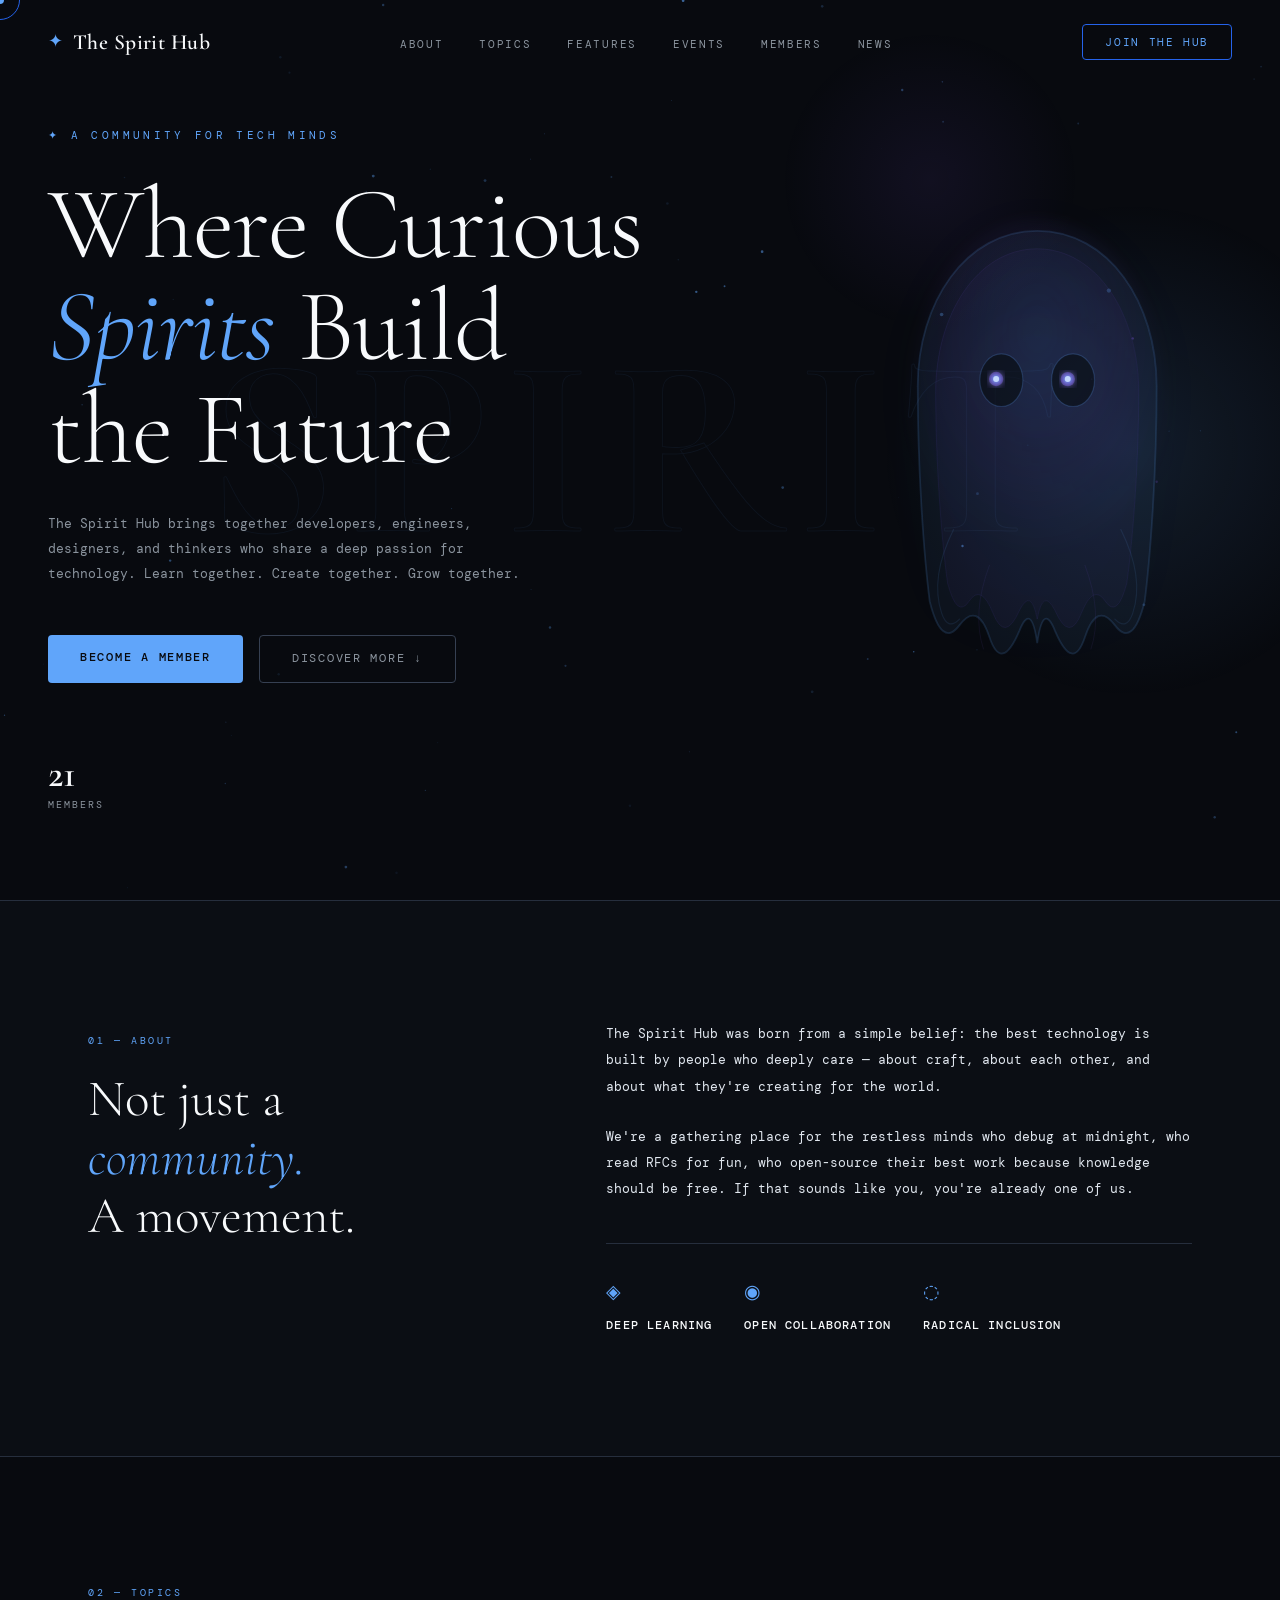
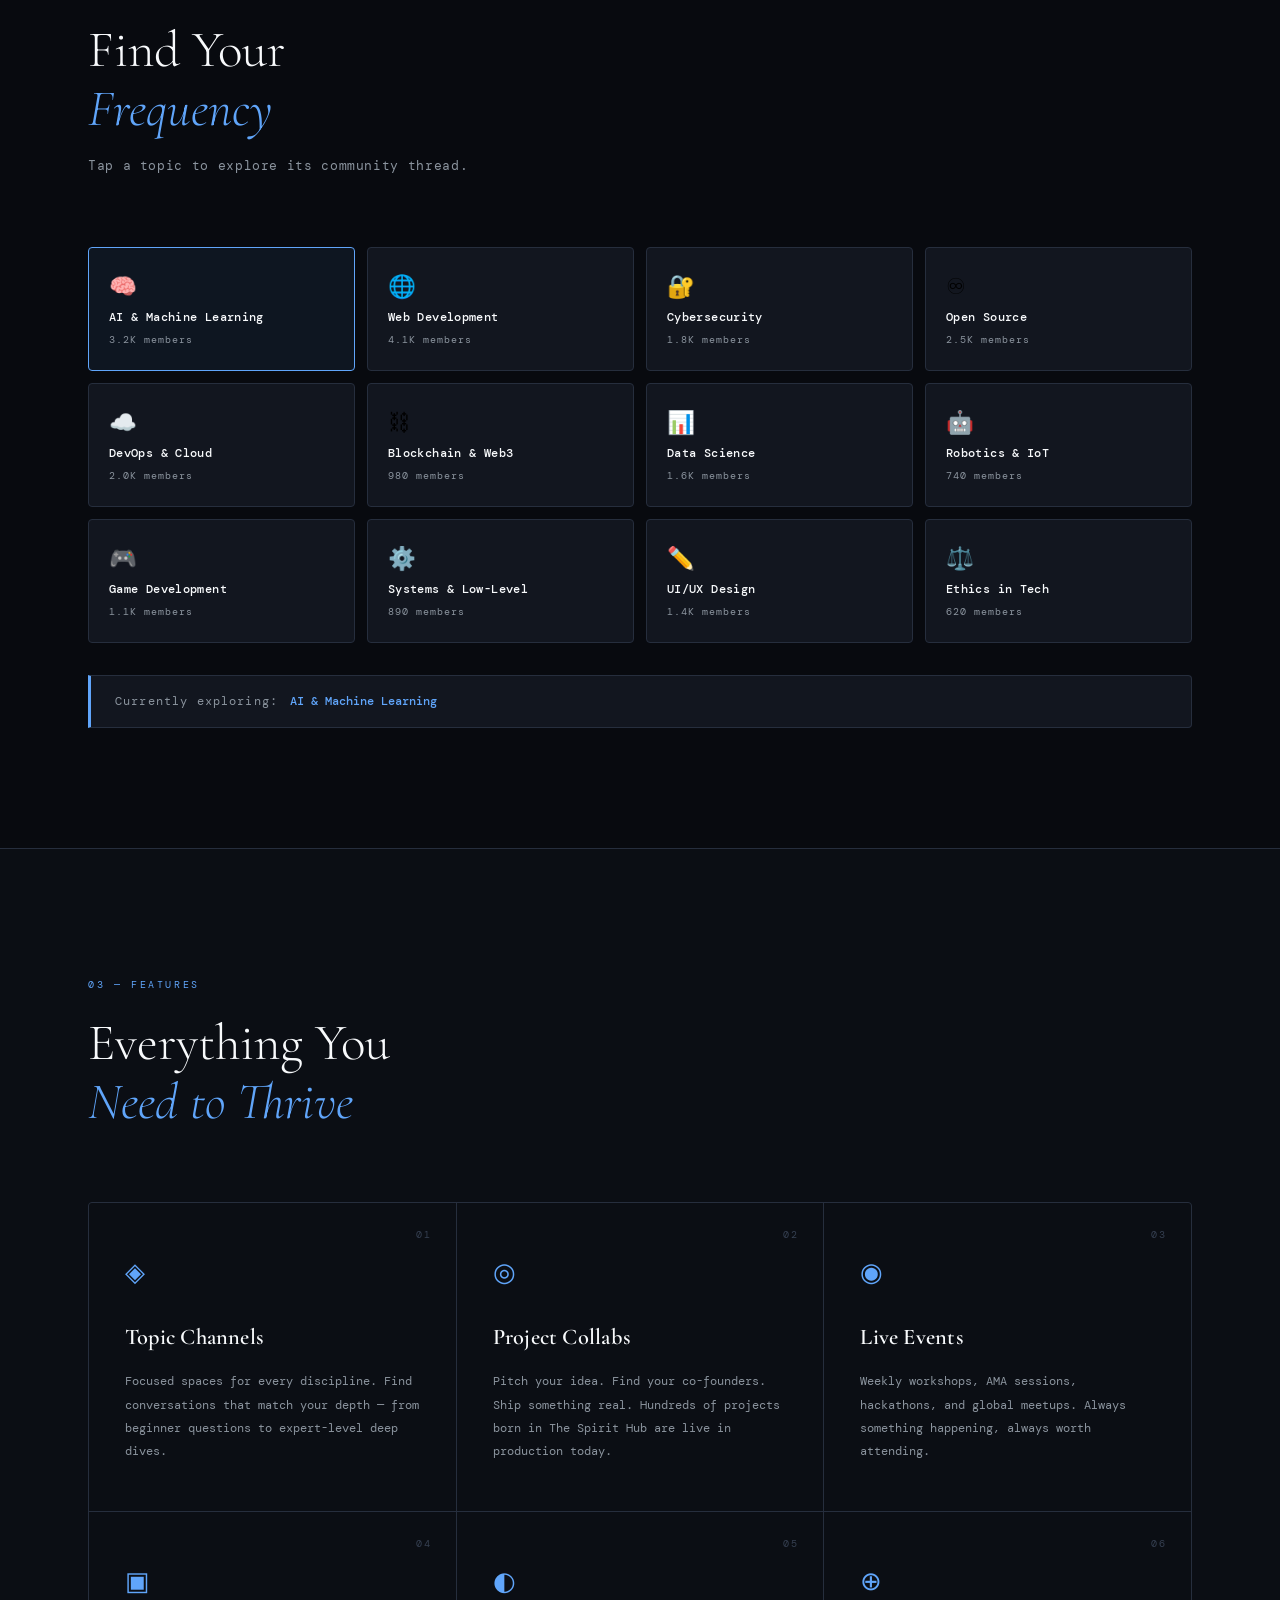
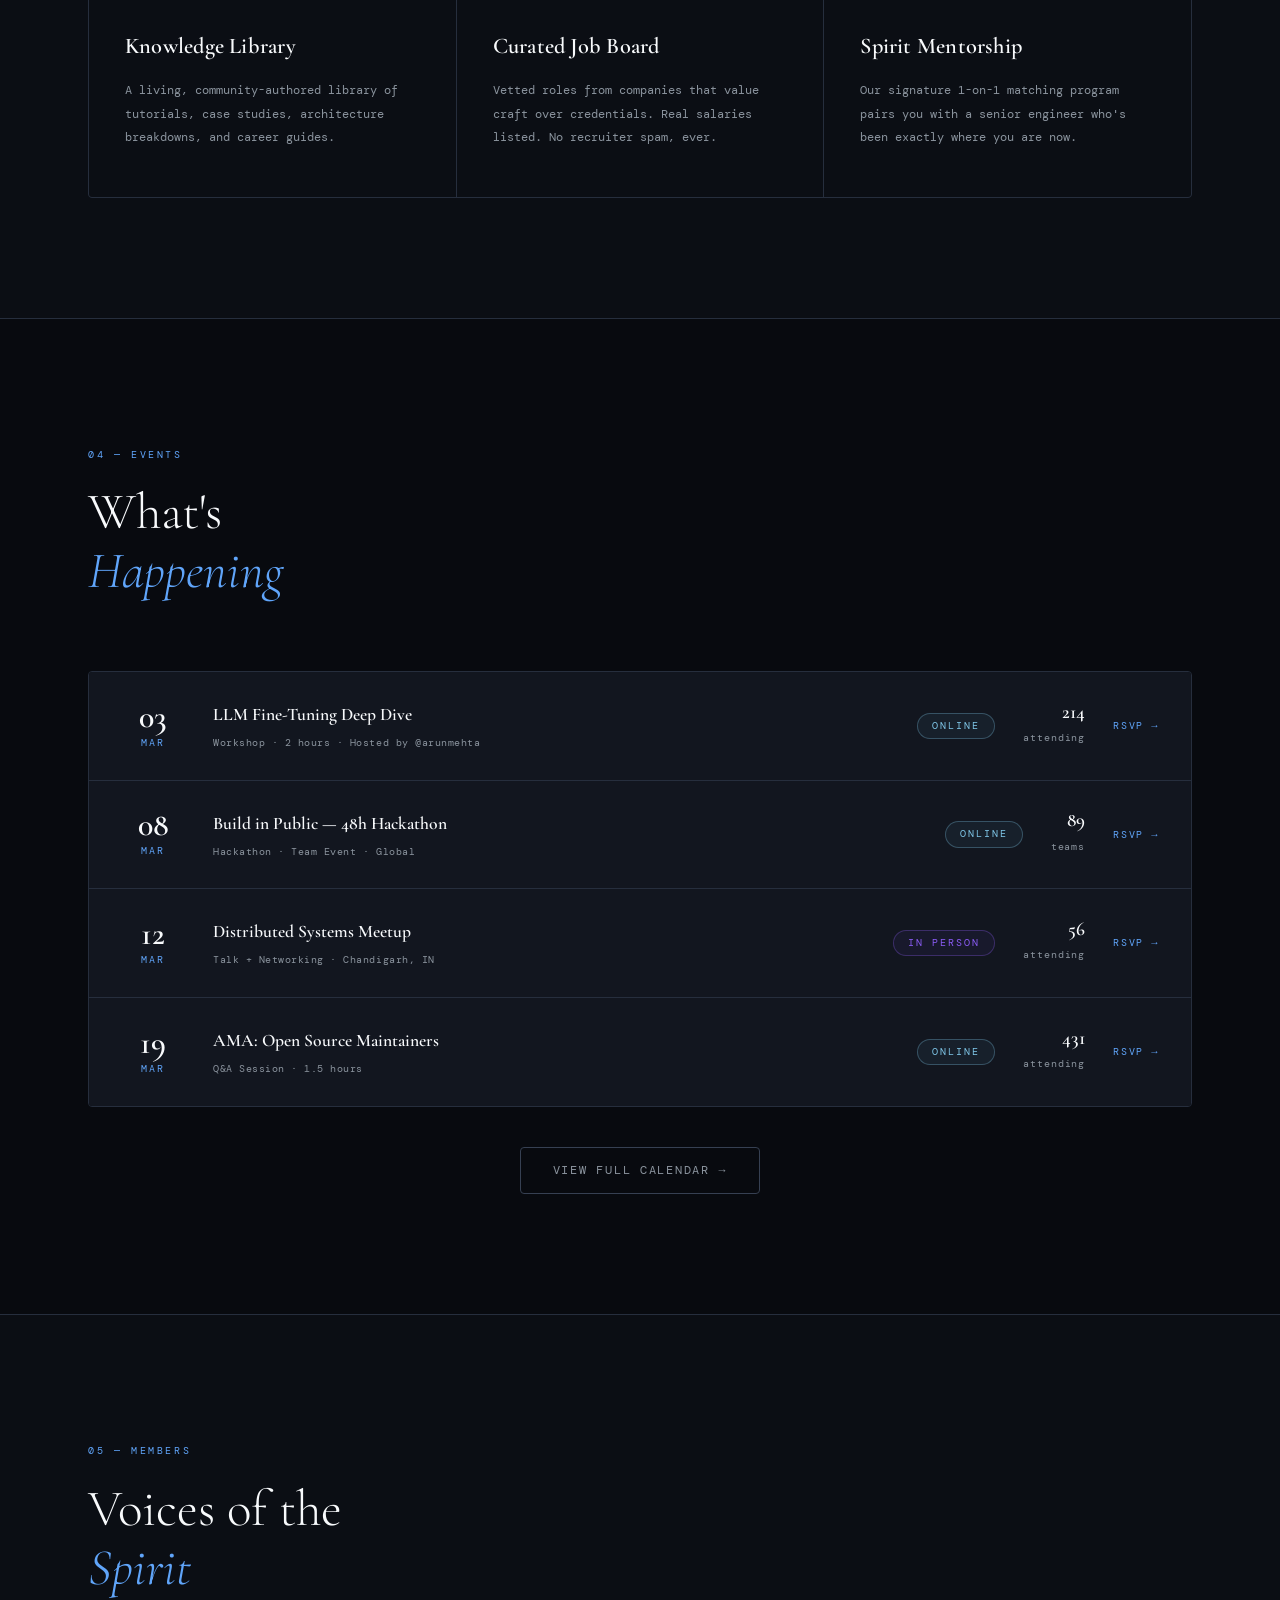
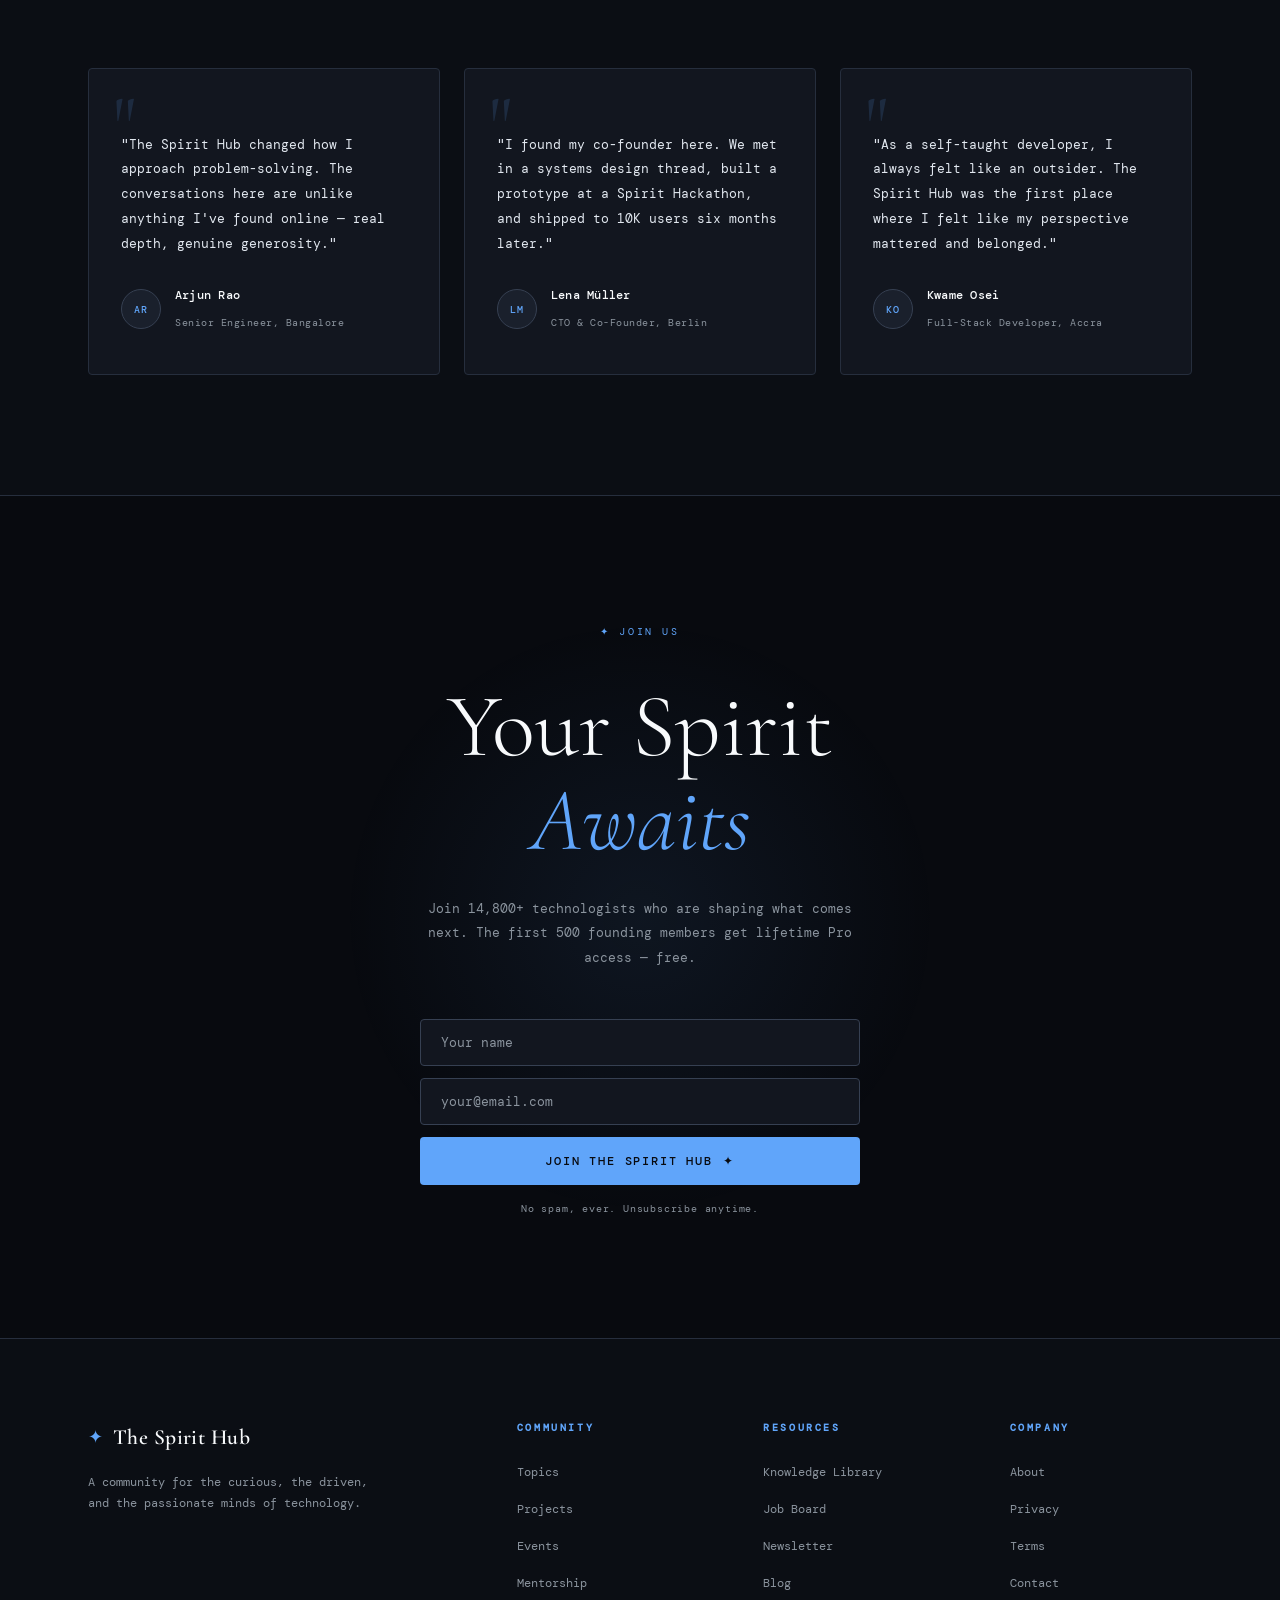
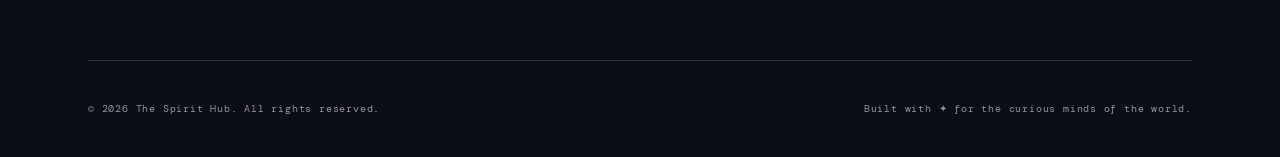
==== index.html @ a05e1414 "Update pages and add news page" ====
<!DOCTYPE html>
<html lang="en">

<head>
  <meta charset="UTF-8" />
  <meta name="viewport" content="width=device-width, initial-scale=1.0" />
  <title>The Spirit Hub — Tech Community</title>
  <link rel="preconnect" href="https://fonts.googleapis.com" />
  <link rel="preconnect" href="https://fonts.gstatic.com" crossorigin />
  <link
    href="https://fonts.googleapis.com/css2?family=Cormorant+Garamond:wght@300;400;600;700&family=DM+Mono:wght@300;400;500&display=swap"
    rel="stylesheet" />
  <link rel="stylesheet" href="style.css" />
</head>

<body>

  <!-- Ambient particles canvas -->
  <canvas id="particles-canvas"></canvas>

  <!-- Custom cursor -->
  <div class="cursor-dot" id="cursorDot"></div>
  <div class="cursor-aura" id="cursorAura"></div>

  <!-- ===================== NAV ===================== -->
  <header class="site-header" id="siteHeader">
    <nav class="nav-inner">
      <a href="#" class="brand">
        <span class="brand-icon">✦</span>
        <span class="brand-text">The Spirit Hub</span>
      </a>
      <ul class="nav-links">
        <li><a href="#about">About</a></li>
        <li><a href="#interests">Topics</a></li>
        <li><a href="#features">Features</a></li>
        <li><a href="#events">Events</a></li>
        <li><a href="pages/members.html">Members</a></li>
        <li><a href="pages/news.html">News</a></li>
      </ul>
      <div class="join-wrapper" id="joinWrapper">
        <button class="btn-join" id="joinBtn">Join the Hub</button>
        <div class="join-dropdown" id="joinDropdown">
          <span class="join-dropdown-title">Join our community</span>
          <a href="https://discord.gg/cWYKuwyRVv" target="_blank" rel="noopener" class="join-link discord">
            <svg width="20" height="20" viewBox="0 0 24 24" fill="currentColor">
              <path
                d="M20.317 4.37a19.791 19.791 0 0 0-4.885-1.515.074.074 0 0 0-.079.037c-.21.375-.444.864-.608 1.25a18.27 18.27 0 0 0-5.487 0 12.64 12.64 0 0 0-.617-1.25.077.077 0 0 0-.079-.037A19.736 19.736 0 0 0 3.677 4.37a.07.07 0 0 0-.032.027C.533 9.046-.32 13.58.099 18.057a.082.082 0 0 0 .031.057 19.9 19.9 0 0 0 5.993 3.03.078.078 0 0 0 .084-.028c.462-.63.874-1.295 1.226-1.994a.076.076 0 0 0-.041-.106 13.107 13.107 0 0 1-1.872-.892.077.077 0 0 1-.008-.128 10.2 10.2 0 0 0 .372-.292.074.074 0 0 1 .077-.01c3.928 1.793 8.18 1.793 12.062 0a.074.074 0 0 1 .078.01c.12.098.246.198.373.292a.077.077 0 0 1-.006.127 12.299 12.299 0 0 1-1.873.892.077.077 0 0 0-.041.107c.36.698.772 1.362 1.225 1.993a.076.076 0 0 0 .084.028 19.839 19.839 0 0 0 6.002-3.03.077.077 0 0 0 .032-.054c.5-5.177-.838-9.674-3.549-13.66a.061.061 0 0 0-.031-.03zM8.02 15.33c-1.183 0-2.157-1.085-2.157-2.419 0-1.333.956-2.419 2.157-2.419 1.21 0 2.176 1.096 2.157 2.42 0 1.333-.956 2.418-2.157 2.418zm7.975 0c-1.183 0-2.157-1.085-2.157-2.419 0-1.333.955-2.419 2.157-2.419 1.21 0 2.176 1.096 2.157 2.42 0 1.333-.946 2.418-2.157 2.418z" />
            </svg>
            <span>Discord</span>
          </a>
          <a href="https://wa.me/" target="_blank" rel="noopener" class="join-link whatsapp">
            <svg width="20" height="20" viewBox="0 0 24 24" fill="currentColor">
              <path
                d="M17.472 14.382c-.297-.149-1.758-.867-2.03-.967-.273-.099-.471-.148-.67.15-.197.297-.767.966-.94 1.164-.173.199-.347.223-.644.075-.297-.15-1.255-.463-2.39-1.475-.883-.788-1.48-1.761-1.653-2.059-.173-.297-.018-.458.13-.606.134-.133.298-.347.446-.52.149-.174.198-.298.298-.497.099-.198.05-.371-.025-.52-.075-.149-.669-1.612-.916-2.207-.242-.579-.487-.5-.669-.51-.173-.008-.371-.01-.57-.01-.198 0-.52.074-.792.372-.272.297-1.04 1.016-1.04 2.479 0 1.462 1.065 2.875 1.213 3.074.149.198 2.096 3.2 5.077 4.487.709.306 1.262.489 1.694.625.712.227 1.36.195 1.871.118.571-.085 1.758-.719 2.006-1.413.248-.694.248-1.289.173-1.413-.074-.124-.272-.198-.57-.347m-5.421 7.403h-.004a9.87 9.87 0 0 1-5.031-1.378l-.361-.214-3.741.982.998-3.648-.235-.374a9.86 9.86 0 0 1-1.51-5.26c.001-5.45 4.436-9.884 9.888-9.884 2.64 0 5.122 1.03 6.988 2.898a9.825 9.825 0 0 1 2.893 6.994c-.003 5.45-4.437 9.884-9.885 9.884m8.413-18.297A11.815 11.815 0 0 0 12.05 0C5.495 0 .16 5.335.157 11.892c0 2.096.547 4.142 1.588 5.945L.057 24l6.305-1.654a11.882 11.882 0 0 0 5.683 1.448h.005c6.554 0 11.89-5.335 11.893-11.893a11.821 11.821 0 0 0-3.48-8.413z" />
            </svg>
            <span>WhatsApp</span>
          </a>
        </div>
      </div>
      <button class="menu-toggle" id="menuToggle" aria-label="Toggle menu">
        <span></span><span></span><span></span>
      </button>
    </nav>
    <!-- Mobile menu -->
    <div class="mobile-menu" id="mobileMenu">
      <ul>
        <li><a href="#about">About</a></li>
        <li><a href="#interests">Topics</a></li>
        <li><a href="#features">Features</a></li>
        <li><a href="#events">Events</a></li>
        <li><a href="pages/members.html">Members</a></li>
        <li><a href="pages/news.html">News</a></li>
        <li><a href="#cta">Join the Hub</a></li>
      </ul>
    </div>
  </header>

  <main>

    <!-- ===================== HERO ===================== -->
    <section class="hero" id="home">
      <div class="hero-bg-text">SPIRIT</div>
      <div class="hero-content">
        <p class="hero-eyebrow reveal-fade">✦ A Community For Tech Minds</p>
        <h1 class="hero-title reveal-up">
          Where Curious<br />
          <em>Spirits</em> Build<br />
          the Future
        </h1>
        <p class="hero-subtitle reveal-fade delay-2">
          The Spirit Hub brings together developers, engineers, designers, and
          thinkers who share a deep passion for technology. Learn together.
          Create together. Grow together.
        </p>
        <div class="hero-actions reveal-fade delay-3">
          <a href="#cta" class="btn-primary">Become a Member</a>
          <a href="#about" class="btn-outline">Discover More ↓</a>
        </div>
        <div class="hero-stats reveal-fade delay-4">
          <div class="stat-item">
            <span class="stat-value" data-target="20">0</span>
            <span class="stat-label">Members</span>
          </div>
        </div>
      </div>
      <div class="hero-orb"></div>
      <div class="hero-orb orb-2"></div>

      <!-- Spirit Ghost with eye-tracking -->
      <div class="spirit-container" id="spiritContainer">
        <svg viewBox="0 0 300 420" xmlns="http://www.w3.org/2000/svg" class="spirit-svg" id="spiritSvg">
          <defs>
            <!-- Ghost body gradient -->
            <radialGradient id="ghostGlow" cx="50%" cy="30%" r="60%">
              <stop offset="0%" stop-color="rgba(96,165,250,0.18)" />
              <stop offset="60%" stop-color="rgba(139,92,246,0.08)" />
              <stop offset="100%" stop-color="rgba(96,165,250,0)" />
            </radialGradient>
            <!-- Eye glow -->
            <radialGradient id="eyeGlow" cx="50%" cy="50%" r="50%">
              <stop offset="0%" stop-color="rgba(96,165,250,0.9)" />
              <stop offset="100%" stop-color="rgba(139,92,246,0.4)" />
            </radialGradient>
            <!-- Outer aura -->
            <filter id="spiritBlur">
              <feGaussianBlur in="SourceGraphic" stdDeviation="6" />
            </filter>
            <filter id="spiritGlow">
              <feGaussianBlur in="SourceGraphic" stdDeviation="3" />
              <feMerge>
                <feMergeNode />
                <feMergeNode in="SourceGraphic" />
              </feMerge>
            </filter>
            <!-- Blush filter -->
            <filter id="blushSoft">
              <feGaussianBlur in="SourceGraphic" stdDeviation="3" />
            </filter>
          </defs>

          <!-- Outer aura glow -->
          <ellipse cx="150" cy="180" rx="110" ry="160" fill="url(#ghostGlow)" filter="url(#spiritBlur)" opacity="0.5" />

          <!-- Ghost body -->
          <path d="
            M150 30
            C 90 30, 50 90, 50 160
            C 50 230, 55 300, 60 340
            Q 70 380, 85 360
            Q 100 340, 110 370
            Q 120 400, 135 365
            Q 145 340, 150 375
            Q 155 340, 165 365
            Q 180 400, 190 370
            Q 200 340, 215 360
            Q 230 380, 240 340
            C 245 300, 250 230, 250 160
            C 250 90, 210 30, 150 30 Z
          " fill="rgba(96,165,250,0.06)" stroke="rgba(96,165,250,0.15)" stroke-width="1.5" />

          <!-- Inner glow layer -->
          <path d="
            M150 45
            C 100 45, 65 100, 65 165
            C 65 225, 70 290, 75 325
            Q 83 355, 93 340
            Q 103 325, 113 350
            Q 123 375, 135 348
            Q 145 328, 150 355
            Q 155 328, 165 348
            Q 177 375, 187 350
            Q 197 325, 207 340
            Q 217 355, 225 325
            C 230 290, 235 225, 235 165
            C 235 100, 200 45, 150 45 Z
          " fill="rgba(139,92,246,0.04)" stroke="rgba(139,92,246,0.08)" stroke-width="0.8" />

          <!-- Wispy tendrils -->
          <path d="M80 280 Q 60 320, 70 350 Q 75 365, 85 355" fill="none" stroke="rgba(96,165,250,0.1)" stroke-width="1"
            stroke-linecap="round" class="spirit-tendril" />
          <path d="M220 280 Q 240 320, 230 350 Q 225 365, 215 355" fill="none" stroke="rgba(96,165,250,0.1)"
            stroke-width="1" stroke-linecap="round" class="spirit-tendril" />
          <path d="M110 310 Q 95 350, 105 380" fill="none" stroke="rgba(139,92,246,0.08)" stroke-width="0.8"
            stroke-linecap="round" class="spirit-tendril" />
          <path d="M190 310 Q 205 350, 195 380" fill="none" stroke="rgba(139,92,246,0.08)" stroke-width="0.8"
            stroke-linecap="round" class="spirit-tendril" />

          <!-- Left eye socket -->
          <ellipse cx="120" cy="155" rx="18" ry="22" fill="rgba(8,10,15,0.6)" stroke="rgba(96,165,250,0.2)"
            stroke-width="1" class="spirit-eye-socket" />
          <!-- Left eye pupil -->
          <g id="spiritLeftEye" filter="url(#spiritGlow)">
            <circle cx="120" cy="155" r="6" fill="url(#eyeGlow)" />
            <circle cx="120" cy="155" r="2.5" fill="rgba(200,220,255,0.95)" />
          </g>

          <!-- Right eye socket -->
          <ellipse cx="180" cy="155" rx="18" ry="22" fill="rgba(8,10,15,0.6)" stroke="rgba(96,165,250,0.2)"
            stroke-width="1" class="spirit-eye-socket" />
          <!-- Right eye pupil -->
          <g id="spiritRightEye" filter="url(#spiritGlow)">
            <circle cx="180" cy="155" r="6" fill="url(#eyeGlow)" />
            <circle cx="180" cy="155" r="2.5" fill="rgba(200,220,255,0.95)" />
          </g>

          <!-- Blush marks (hidden by default) -->
          <ellipse id="spiritBlushLeft" cx="100" cy="180" rx="16" ry="8" fill="rgba(255,120,150,0)"
            filter="url(#blushSoft)" class="spirit-blush" />
          <ellipse id="spiritBlushRight" cx="200" cy="180" rx="16" ry="8" fill="rgba(255,120,150,0)"
            filter="url(#blushSoft)" class="spirit-blush" />


          <!-- Shy mouth (hidden by default) -->
          <path id="spiritMouth" d="M138 200 Q 150 212, 162 200" fill="none" stroke="rgba(255,150,180,0)"
            stroke-width="1.5" stroke-linecap="round" class="spirit-mouth" />

          <!-- Heart particles (hidden, spawned on rub) -->
          <text id="spiritHeart1" x="90" y="90" font-size="14" fill="rgba(255,120,150,0)" class="spirit-heart">♥</text>
          <text id="spiritHeart2" x="200" y="80" font-size="10" fill="rgba(255,120,150,0)"
            class="spirit-heart h2">♥</text>
          <text id="spiritHeart3" x="160" y="70" font-size="12" fill="rgba(255,120,150,0)"
            class="spirit-heart h3">♥</text>

          <!-- Invisible head-rub hit zone (pointer-events enabled) -->
          <rect id="spiritHeadZone" x="70" y="30" width="160" height="120" fill="transparent"
            style="pointer-events: all; cursor: pointer;" />

          <!-- Small sparkle particles around spirit -->
          <circle cx="70" cy="100" r="1.5" fill="rgba(96,165,250,0.3)" class="spirit-sparkle" />
          <circle cx="230" cy="120" r="1" fill="rgba(139,92,246,0.3)" class="spirit-sparkle s2" />
          <circle cx="100" cy="250" r="1.2" fill="rgba(96,165,250,0.2)" class="spirit-sparkle s3" />
          <circle cx="210" cy="80" r="1.8" fill="rgba(96,165,250,0.25)" class="spirit-sparkle s4" />
          <circle cx="250" cy="240" r="1" fill="rgba(139,92,246,0.2)" class="spirit-sparkle s5" />
        </svg>
      </div>
    </section>

    <!-- ===================== ABOUT ===================== -->
    <section class="about section-pad" id="about">
      <div class="container">
        <div class="about-grid">
          <div class="about-left reveal-left">
            <span class="section-tag">01 — About</span>
            <h2 class="section-title">Not just a<br /><em>community.</em><br />A movement.</h2>
          </div>
          <div class="about-right reveal-right">
            <p>The Spirit Hub was born from a simple belief: the best technology is built by people who deeply care —
              about craft, about each other, and about what they're creating for the world.</p>
            <p>We're a gathering place for the restless minds who debug at midnight, who read RFCs for fun, who
              open-source their best work because knowledge should be free. If that sounds like you, you're already one
              of us.</p>
            <div class="about-pillars">
              <div class="pillar">
                <span class="pillar-icon">◈</span>
                <strong>Deep Learning</strong>
              </div>
              <div class="pillar">
                <span class="pillar-icon">◉</span>
                <strong>Open Collaboration</strong>
              </div>
              <div class="pillar">
                <span class="pillar-icon">◌</span>
                <strong>Radical Inclusion</strong>
              </div>
            </div>
          </div>
        </div>
      </div>
    </section>

    <!-- ===================== INTERESTS ===================== -->
    <section class="interests section-pad" id="interests">
      <div class="container">
        <div class="section-header reveal-fade">
          <span class="section-tag">02 — Topics</span>
          <h2 class="section-title">Find Your<br /><em>Frequency</em></h2>
          <p class="section-desc">Tap a topic to explore its community thread.</p>
        </div>
        <div class="topics-grid reveal-up delay-1">
          <button class="topic-card active" data-topic="AI & Machine Learning">
            <span class="topic-icon">🧠</span>
            <span class="topic-name">AI & Machine Learning</span>
            <span class="topic-count">3.2K members</span>
          </button>
          <button class="topic-card" data-topic="Web Development">
            <span class="topic-icon">🌐</span>
            <span class="topic-name">Web Development</span>
            <span class="topic-count">4.1K members</span>
          </button>
          <button class="topic-card" data-topic="Cybersecurity">
            <span class="topic-icon">🔐</span>
            <span class="topic-name">Cybersecurity</span>
            <span class="topic-count">1.8K members</span>
          </button>
          <button class="topic-card" data-topic="Open Source">
            <span class="topic-icon">♾</span>
            <span class="topic-name">Open Source</span>
            <span class="topic-count">2.5K members</span>
          </button>
          <button class="topic-card" data-topic="DevOps & Cloud">
            <span class="topic-icon">☁️</span>
            <span class="topic-name">DevOps & Cloud</span>
            <span class="topic-count">2.0K members</span>
          </button>
          <button class="topic-card" data-topic="Blockchain & Web3">
            <span class="topic-icon">⛓</span>
            <span class="topic-name">Blockchain & Web3</span>
            <span class="topic-count">980 members</span>
          </button>
          <button class="topic-card" data-topic="Data Science">
            <span class="topic-icon">📊</span>
            <span class="topic-name">Data Science</span>
            <span class="topic-count">1.6K members</span>
          </button>
          <button class="topic-card" data-topic="Robotics & IoT">
            <span class="topic-icon">🤖</span>
            <span class="topic-name">Robotics & IoT</span>
            <span class="topic-count">740 members</span>
          </button>
          <button class="topic-card" data-topic="Game Development">
            <span class="topic-icon">🎮</span>
            <span class="topic-name">Game Development</span>
            <span class="topic-count">1.1K members</span>
          </button>
          <button class="topic-card" data-topic="Systems & Low-Level">
            <span class="topic-icon">⚙️</span>
            <span class="topic-name">Systems & Low-Level</span>
            <span class="topic-count">890 members</span>
          </button>
          <button class="topic-card" data-topic="UI/UX Design">
            <span class="topic-icon">✏️</span>
            <span class="topic-name">UI/UX Design</span>
            <span class="topic-count">1.4K members</span>
          </button>
          <button class="topic-card" data-topic="Ethics in Tech">
            <span class="topic-icon">⚖️</span>
            <span class="topic-name">Ethics in Tech</span>
            <span class="topic-count">620 members</span>
          </button>
        </div>
        <div class="topic-preview reveal-fade delay-2" id="topicPreview">
          <span class="topic-preview-label">Currently exploring:</span>
          <span class="topic-preview-name" id="topicName">AI & Machine Learning</span>
        </div>
      </div>
    </section>

    <!-- ===================== FEATURES ===================== -->
    <section class="features section-pad" id="features">
      <div class="container">
        <div class="section-header reveal-fade">
          <span class="section-tag">03 — Features</span>
          <h2 class="section-title">Everything You<br /><em>Need to Thrive</em></h2>
        </div>
        <div class="features-grid">
          <div class="feature-card reveal-up delay-1">
            <div class="feature-number">01</div>
            <div class="feature-icon-wrap">◈</div>
            <h3>Topic Channels</h3>
            <p>Focused spaces for every discipline. Find conversations that match your depth — from beginner questions
              to expert-level deep dives.</p>
          </div>
          <div class="feature-card reveal-up delay-2">
            <div class="feature-number">02</div>
            <div class="feature-icon-wrap">◎</div>
            <h3>Project Collabs</h3>
            <p>Pitch your idea. Find your co-founders. Ship something real. Hundreds of projects born in The Spirit Hub
              are live in production today.</p>
          </div>
          <div class="feature-card reveal-up delay-3">
            <div class="feature-number">03</div>
            <div class="feature-icon-wrap">◉</div>
            <h3>Live Events</h3>
            <p>Weekly workshops, AMA sessions, hackathons, and global meetups. Always something happening, always worth
              attending.</p>
          </div>
          <div class="feature-card reveal-up delay-1">
            <div class="feature-number">04</div>
            <div class="feature-icon-wrap">▣</div>
            <h3>Knowledge Library</h3>
            <p>A living, community-authored library of tutorials, case studies, architecture breakdowns, and career
              guides.</p>
          </div>
          <div class="feature-card reveal-up delay-2">
            <div class="feature-number">05</div>
            <div class="feature-icon-wrap">◐</div>
            <h3>Curated Job Board</h3>
            <p>Vetted roles from companies that value craft over credentials. Real salaries listed. No recruiter spam,
              ever.</p>
          </div>
          <div class="feature-card reveal-up delay-3">
            <div class="feature-number">06</div>
            <div class="feature-icon-wrap">⊕</div>
            <h3>Spirit Mentorship</h3>
            <p>Our signature 1-on-1 matching program pairs you with a senior engineer who's been exactly where you are
              now.</p>
          </div>
        </div>
      </div>
    </section>

    <!-- ===================== EVENTS ===================== -->
    <section class="events section-pad" id="events">
      <div class="container">
        <div class="section-header reveal-fade">
          <span class="section-tag">04 — Events</span>
          <h2 class="section-title">What's<br /><em>Happening</em></h2>
        </div>
        <div class="events-list reveal-up delay-1">
          <div class="event-row">
            <div class="event-date">
              <span class="event-day">03</span>
              <span class="event-month">MAR</span>
            </div>
            <div class="event-info">
              <h4 class="event-name">LLM Fine-Tuning Deep Dive</h4>
              <p class="event-meta">Workshop · 2 hours · Hosted by @arunmehta</p>
            </div>
            <span class="event-badge online">Online</span>
            <div class="event-seats">
              <strong>214</strong>
              <span>attending</span>
            </div>
            <a href="#" class="event-cta">RSVP →</a>
          </div>
          <div class="event-row">
            <div class="event-date">
              <span class="event-day">08</span>
              <span class="event-month">MAR</span>
            </div>
            <div class="event-info">
              <h4 class="event-name">Build in Public — 48h Hackathon</h4>
              <p class="event-meta">Hackathon · Team Event · Global</p>
            </div>
            <span class="event-badge online">Online</span>
            <div class="event-seats">
              <strong>89</strong>
              <span>teams</span>
            </div>
            <a href="#" class="event-cta">RSVP →</a>
          </div>
          <div class="event-row">
            <div class="event-date">
              <span class="event-day">12</span>
              <span class="event-month">MAR</span>
            </div>
            <div class="event-info">
              <h4 class="event-name">Distributed Systems Meetup</h4>
              <p class="event-meta">Talk + Networking · Chandigarh, IN</p>
            </div>
            <span class="event-badge irl">In Person</span>
            <div class="event-seats">
              <strong>56</strong>
              <span>attending</span>
            </div>
            <a href="#" class="event-cta">RSVP →</a>
          </div>
          <div class="event-row">
            <div class="event-date">
              <span class="event-day">19</span>
              <span class="event-month">MAR</span>
            </div>
            <div class="event-info">
              <h4 class="event-name">AMA: Open Source Maintainers</h4>
              <p class="event-meta">Q&A Session · 1.5 hours</p>
            </div>
            <span class="event-badge online">Online</span>
            <div class="event-seats">
              <strong>431</strong>
              <span>attending</span>
            </div>
            <a href="#" class="event-cta">RSVP →</a>
          </div>
        </div>
        <div class="events-footer reveal-fade delay-3">
          <a href="#" class="btn-outline">View full calendar →</a>
        </div>
      </div>
    </section>

    <!-- ===================== COMMUNITY VOICES ===================== -->
    <section class="community section-pad" id="community">
      <div class="container">
        <div class="section-header reveal-fade">
          <span class="section-tag">05 — Members</span>
          <h2 class="section-title">Voices of the<br /><em>Spirit</em></h2>
        </div>
        <div class="testimonials-grid">
          <div class="testimonial reveal-up delay-1">
            <p>"The Spirit Hub changed how I approach problem-solving. The conversations here are unlike anything I've
              found online — real depth, genuine generosity."</p>
            <div class="testimonial-author">
              <div class="author-avatar">AR</div>
              <div>
                <strong>Arjun Rao</strong>
                <span>Senior Engineer, Bangalore</span>
              </div>
            </div>
          </div>
          <div class="testimonial reveal-up delay-2">
            <p>"I found my co-founder here. We met in a systems design thread, built a prototype at a Spirit Hackathon,
              and shipped to 10K users six months later."</p>
            <div class="testimonial-author">
              <div class="author-avatar">LM</div>
              <div>
                <strong>Lena Müller</strong>
                <span>CTO & Co-Founder, Berlin</span>
              </div>
            </div>
          </div>
          <div class="testimonial reveal-up delay-3">
            <p>"As a self-taught developer, I always felt like an outsider. The Spirit Hub was the first place where I
              felt like my perspective mattered and belonged."</p>
            <div class="testimonial-author">
              <div class="author-avatar">KO</div>
              <div>
                <strong>Kwame Osei</strong>
                <span>Full-Stack Developer, Accra</span>
              </div>
            </div>
          </div>
        </div>
      </div>
    </section>

    <!-- ===================== CTA ===================== -->
    <section class="cta-section section-pad" id="cta">
      <div class="container">
        <div class="cta-inner reveal-fade">
          <span class="section-tag">✦ Join Us</span>
          <h2 class="cta-title">Your Spirit<br /><em>Awaits</em></h2>
          <p class="cta-desc">Join 14,800+ technologists who are shaping what comes next. The first 500 founding members
            get lifetime Pro access — free.</p>
          <form class="cta-form" id="ctaForm">
            <div class="form-group">
              <input class="form-input" type="text" placeholder="Your name" id="nameInput" required />
            </div>
            <div class="form-group">
              <input class="form-input" type="email" placeholder="your@email.com" id="emailInput" required />
            </div>
            <button class="btn-primary btn-submit" type="submit" id="submitBtn">
              <span class="btn-text">Join The Spirit Hub</span>
              <span class="btn-icon">✦</span>
            </button>
          </form>
          <p class="form-note">No spam, ever. Unsubscribe anytime.</p>
          <div class="success-msg" id="successMsg">
            <span class="success-icon">✦</span>
            <strong>Welcome to The Spirit Hub!</strong>
            <p>We'll be in touch shortly. Your spirit is confirmed.</p>
          </div>
        </div>
      </div>
      <div class="cta-orb"></div>
    </section>

  </main>

  <!-- ===================== FOOTER ===================== -->
  <footer class="site-footer">
    <div class="container">
      <div class="footer-grid">
        <div class="footer-brand">
          <a href="#" class="brand">
            <span class="brand-icon">✦</span>
            <span class="brand-text">The Spirit Hub</span>
          </a>
          <p>A community for the curious, the driven, and the passionate minds of technology.</p>
        </div>
        <div class="footer-links">
          <h4>Community</h4>
          <ul>
            <li><a href="#">Topics</a></li>
            <li><a href="#">Projects</a></li>
            <li><a href="#">Events</a></li>
            <li><a href="#">Mentorship</a></li>
          </ul>
        </div>
        <div class="footer-links">
          <h4>Resources</h4>
          <ul>
            <li><a href="#">Knowledge Library</a></li>
            <li><a href="#">Job Board</a></li>
            <li><a href="#">Newsletter</a></li>
            <li><a href="#">Blog</a></li>
          </ul>
        </div>
        <div class="footer-links">
          <h4>Company</h4>
          <ul>
            <li><a href="#">About</a></li>
            <li><a href="#">Privacy</a></li>
            <li><a href="#">Terms</a></li>
            <li><a href="#">Contact</a></li>
          </ul>
        </div>
      </div>
      <div class="footer-bottom">
        <span>© 2026 The Spirit Hub. All rights reserved.</span>
        <span>Built with ✦ for the curious minds of the world.</span>
      </div>
    </div>
  </footer>

  <script src="script.js"></script>
</body>

</html>
---- style.css ----
/* ============================================================
   THE SPIRIT HUB — style.css
   Aesthetic: Warm dark luxury · organic curves · ember glow
   Fonts: Cormorant Garamond (display) + DM Mono (body/ui)
   ============================================================ */

/* ─── RESET & BASE ─────────────────────────────────────────── */
*,
*::before,
*::after {
  margin: 0;
  padding: 0;
  box-sizing: border-box;
}

:root {
  --bg: #080a0f;
  --bg-alt: #0b0e14;
  --surface: #12161f;
  --surface-2: #1a202c;
  --border: #262e3d;
  --border-2: #364052;

  --gold: #60a5fa;
  --gold-light: #93c5fd;
  --gold-dim: #2563eb;
  --ember: #8b5cf6;
  --ember-dim: #6d28d9;
  --cream: #f8fafc;
  --muted: #8b949e;
  --text: #e2e8f0;

  --font-display: 'Cormorant Garamond', Georgia, serif;
  --font-ui: 'DM Mono', 'Courier New', monospace;

  --radius: 4px;
  --transition: 0.3s cubic-bezier(0.4, 0, 0.2, 1);
}

html {
  scroll-behavior: smooth;
  font-size: 16px;
}

body {
  font-family: var(--font-ui);
  background-color: var(--bg);
  color: var(--text);
  line-height: 1.7;
  overflow-x: hidden;
  cursor: none;
}

a {
  text-decoration: none;
  color: inherit;
}

button {
  font-family: var(--font-ui);
  cursor: none;
  border: none;
  background: none;
}

ul {
  list-style: none;
}

/* ─── CANVAS (particles) ───────────────────────────────────── */
#particles-canvas {
  position: fixed;
  inset: 0;
  z-index: 0;
  pointer-events: none;
}

/* ─── CUSTOM CURSOR ────────────────────────────────────────── */
.cursor-dot {
  width: 8px;
  height: 8px;
  background: var(--gold);
  border-radius: 50%;
  position: fixed;
  top: 0;
  left: 0;
  pointer-events: none;
  z-index: 9999;
  transform: translate(-50%, -50%);
  transition: transform 0.1s ease, background 0.2s;
}

.cursor-aura {
  width: 40px;
  height: 40px;
  border: 1px solid var(--gold-dim);
  border-radius: 50%;
  position: fixed;
  top: 0;
  left: 0;
  pointer-events: none;
  z-index: 9998;
  transform: translate(-50%, -50%);
  transition: width 0.3s, height 0.3s, border-color 0.3s;
}

body:has(a:hover) .cursor-aura,
body:has(button:hover) .cursor-aura {
  width: 60px;
  height: 60px;
  border-color: var(--gold);
}

/* ─── UTILITY ──────────────────────────────────────────────── */
.container {
  max-width: 1200px;
  margin: 0 auto;
  padding: 0 48px;
}

.section-pad {
  padding: 120px 0;
  position: relative;
  z-index: 1;
}

.section-tag {
  display: inline-block;
  font-size: 0.65rem;
  letter-spacing: 0.25em;
  color: var(--gold);
  text-transform: uppercase;
  margin-bottom: 20px;
}

.section-title {
  font-family: var(--font-display);
  font-size: clamp(2.4rem, 4vw, 3.6rem);
  font-weight: 300;
  line-height: 1.15;
  color: var(--cream);
}

.section-title em {
  font-style: italic;
  color: var(--gold);
}

.section-header {
  margin-bottom: 70px;
}

.section-desc {
  margin-top: 16px;
  font-size: 0.8rem;
  color: var(--muted);
  letter-spacing: 0.05em;
}

/* ─── BUTTONS ──────────────────────────────────────────────── */
.btn-primary {
  display: inline-block;
  background: var(--gold);
  color: var(--bg);
  padding: 13px 32px;
  font-size: 0.72rem;
  letter-spacing: 0.15em;
  font-weight: 500;
  text-transform: uppercase;
  border-radius: var(--radius);
  transition: background var(--transition), transform var(--transition);
  cursor: none;
}

.btn-primary:hover {
  background: var(--gold-light);
  transform: translateY(-2px);
}

.btn-outline {
  display: inline-block;
  border: 1px solid var(--border-2);
  color: var(--muted);
  padding: 13px 32px;
  font-size: 0.72rem;
  letter-spacing: 0.15em;
  text-transform: uppercase;
  border-radius: var(--radius);
  transition: border-color var(--transition), color var(--transition);
  cursor: none;
}

.btn-outline:hover {
  border-color: var(--gold);
  color: var(--gold);
}

/* ─── NAV ──────────────────────────────────────────────────── */
.site-header {
  position: fixed;
  top: 0;
  left: 0;
  right: 0;
  z-index: 200;
  transition: background 0.4s, border-color 0.4s;
}

.site-header.scrolled {
  background: rgba(8, 10, 15, 0.92);
  backdrop-filter: blur(24px);
  border-bottom: 1px solid var(--border);
}

.nav-inner {
  display: flex;
  align-items: center;
  justify-content: space-between;
  padding: 24px 48px;
  gap: 32px;
}

.brand {
  display: flex;
  align-items: center;
  gap: 10px;
  text-decoration: none;
}

.brand-icon {
  color: var(--gold);
  font-size: 1.1rem;
  animation: pulse-gold 3s ease-in-out infinite;
}

@keyframes pulse-gold {

  0%,
  100% {
    opacity: 1;
  }

  50% {
    opacity: 0.5;
  }
}

.brand-text {
  font-family: var(--font-display);
  font-size: 1.35rem;
  font-weight: 600;
  color: var(--cream);
  letter-spacing: 0.02em;
}

.nav-links {
  display: flex;
  gap: 36px;
  flex: 1;
  justify-content: center;
}

.nav-links a {
  font-size: 0.7rem;
  letter-spacing: 0.15em;
  text-transform: uppercase;
  color: var(--muted);
  transition: color var(--transition);
}

.nav-links a:hover {
  color: var(--gold);
}

.btn-join {
  font-size: 0.68rem;
  letter-spacing: 0.15em;
  text-transform: uppercase;
  padding: 10px 22px;
  border: 1px solid var(--gold-dim);
  color: var(--gold);
  border-radius: var(--radius);
  transition: background var(--transition), color var(--transition);
}

.btn-join:hover {
  background: var(--gold);
  color: var(--bg);
}

/* ─── JOIN DROPDOWN ────────────────────────────────────────── */
.join-wrapper {
  position: relative;
}

.join-dropdown {
  position: absolute;
  top: calc(100% + 14px);
  right: 0;
  min-width: 220px;
  background: rgba(18, 22, 31, 0.96);
  backdrop-filter: blur(24px);
  border: 1px solid var(--border-2);
  border-radius: 8px;
  padding: 16px;
  display: flex;
  flex-direction: column;
  gap: 10px;
  opacity: 0;
  visibility: hidden;
  transform: translateY(-8px);
  transition: opacity 0.25s ease, transform 0.25s ease, visibility 0.25s;
  z-index: 300;
  box-shadow: 0 16px 48px rgba(0, 0, 0, 0.4);
}

.join-dropdown::before {
  content: '';
  position: absolute;
  top: -6px;
  right: 24px;
  width: 12px;
  height: 12px;
  background: rgba(18, 22, 31, 0.96);
  border-left: 1px solid var(--border-2);
  border-top: 1px solid var(--border-2);
  transform: rotate(45deg);
}

.join-dropdown.open {
  opacity: 1;
  visibility: visible;
  transform: translateY(0);
}

.join-dropdown-title {
  font-size: 0.62rem;
  letter-spacing: 0.2em;
  text-transform: uppercase;
  color: var(--muted);
  padding-bottom: 8px;
  border-bottom: 1px solid var(--border);
}

.join-link {
  display: flex;
  align-items: center;
  gap: 12px;
  padding: 10px 12px;
  border-radius: 6px;
  font-size: 0.78rem;
  font-weight: 500;
  letter-spacing: 0.03em;
  transition: background var(--transition), color var(--transition);
  cursor: pointer;
}

.join-link.discord {
  color: #7289da;
}

.join-link.discord:hover {
  background: rgba(114, 137, 218, 0.12);
  color: #99aee5;
}

.join-link.whatsapp {
  color: #25d366;
}

.join-link.whatsapp:hover {
  background: rgba(37, 211, 102, 0.12);
  color: #5ee08a;
}

.menu-toggle {
  display: none;
  flex-direction: column;
  gap: 5px;
  width: 28px;
}

.menu-toggle span {
  height: 1px;
  background: var(--gold);
  display: block;
  transition: transform 0.3s;
}

.mobile-menu {
  display: none;
  background: rgba(8, 10, 15, 0.98);
  border-top: 1px solid var(--border);
  padding: 24px 48px;
}

.mobile-menu.open {
  display: block;
}

.mobile-menu ul {
  display: flex;
  flex-direction: column;
  gap: 16px;
}

.mobile-menu a {
  font-size: 0.85rem;
  letter-spacing: 0.1em;
  color: var(--muted);
  text-transform: uppercase;
}

.mobile-menu a:hover {
  color: var(--gold);
}

/* ─── HERO ─────────────────────────────────────────────────── */
.hero {
  position: relative;
  min-height: 100vh;
  display: flex;
  align-items: center;
  z-index: 1;
  overflow: hidden;
  padding: 120px 48px 80px;
}

.hero-bg-text {
  position: absolute;
  font-family: var(--font-display);
  font-size: clamp(120px, 20vw, 260px);
  font-weight: 700;
  color: transparent;
  -webkit-text-stroke: 1px rgba(96, 165, 250, 0.06);
  left: 50%;
  top: 50%;
  transform: translate(-50%, -50%);
  white-space: nowrap;
  pointer-events: none;
  user-select: none;
  letter-spacing: 0.05em;
}

.hero-content {
  max-width: 720px;
  position: relative;
  z-index: 2;
}

.hero-eyebrow {
  font-size: 0.7rem;
  letter-spacing: 0.3em;
  color: var(--gold);
  text-transform: uppercase;
  margin-bottom: 28px;
  display: flex;
  align-items: center;
  gap: 10px;
}

.hero-title {
  font-family: var(--font-display);
  font-size: clamp(3.5rem, 8vw, 7.5rem);
  font-weight: 300;
  line-height: 1;
  color: var(--cream);
  margin-bottom: 32px;
  letter-spacing: -0.01em;
}

.hero-title em {
  font-style: italic;
  color: var(--gold);
}

.hero-subtitle {
  font-size: 0.82rem;
  line-height: 1.9;
  color: var(--muted);
  max-width: 480px;
  margin-bottom: 48px;
}

.hero-actions {
  display: flex;
  gap: 16px;
  flex-wrap: wrap;
  margin-bottom: 72px;
}

.hero-stats {
  display: flex;
  align-items: center;
  gap: 40px;
}

.stat-item {
  display: flex;
  flex-direction: column;
}

.stat-value {
  font-family: var(--font-display);
  font-size: 2.4rem;
  font-weight: 600;
  color: var(--cream);
  line-height: 1;
}

.stat-value::after {
  content: attr(data-suffix);
}

.stat-label {
  font-size: 0.62rem;
  letter-spacing: 0.2em;
  color: var(--muted);
  text-transform: uppercase;
  margin-top: 4px;
}

.stat-divider {
  width: 1px;
  height: 40px;
  background: var(--border-2);
}

/* Glowing orbs */
.hero-orb {
  position: absolute;
  width: 500px;
  height: 500px;
  border-radius: 50%;
  background: radial-gradient(circle, rgba(96, 165, 250, 0.12) 0%, transparent 70%);
  right: -100px;
  top: 50%;
  transform: translateY(-50%);
  pointer-events: none;
  animation: orb-pulse 6s ease-in-out infinite;
}

.hero-orb.orb-2 {
  width: 300px;
  height: 300px;
  background: radial-gradient(circle, rgba(139, 92, 246, 0.08) 0%, transparent 70%);
  right: 200px;
  top: 20%;
  animation-delay: 3s;
}

@keyframes orb-pulse {

  0%,
  100% {
    opacity: 0.6;
    transform: translateY(-50%) scale(1);
  }

  50% {
    opacity: 1;
    transform: translateY(-50%) scale(1.1);
  }
}

/* ─── SPIRIT GHOST ─────────────────────────────────────────── */
.spirit-container {
  position: absolute;
  right: 5%;
  top: 50%;
  transform: translateY(-50%);
  width: clamp(280px, 28vw, 420px);
  height: auto;
  z-index: 3;
  pointer-events: none;
  animation: spirit-float 5s ease-in-out infinite;
}

.spirit-svg {
  width: 100%;
  height: auto;
  filter: drop-shadow(0 0 40px rgba(96, 165, 250, 0.08)) drop-shadow(0 0 80px rgba(139, 92, 246, 0.04));
}

@keyframes spirit-float {

  0%,
  100% {
    transform: translateY(-50%) translateX(0);
  }

  25% {
    transform: translateY(calc(-50% - 15px)) translateX(5px);
  }

  50% {
    transform: translateY(calc(-50% + 5px)) translateX(-3px);
  }

  75% {
    transform: translateY(calc(-50% - 10px)) translateX(-5px);
  }
}

/* Tendril sway */
.spirit-tendril {
  animation: tendril-sway 3s ease-in-out infinite alternate;
  transform-origin: top center;
}

.spirit-tendril:nth-child(odd) {
  animation-delay: 0.5s;
}

@keyframes tendril-sway {
  0% {
    transform: skewX(-2deg);
  }

  100% {
    transform: skewX(2deg);
  }
}

/* Sparkle twinkle */
.spirit-sparkle {
  animation: sparkle-twinkle 2.5s ease-in-out infinite;
}

.spirit-sparkle.s2 {
  animation-delay: 0.4s;
  animation-duration: 3s;
}

.spirit-sparkle.s3 {
  animation-delay: 0.8s;
  animation-duration: 2s;
}

.spirit-sparkle.s4 {
  animation-delay: 1.2s;
  animation-duration: 3.5s;
}

.spirit-sparkle.s5 {
  animation-delay: 1.6s;
  animation-duration: 2.8s;
}

@keyframes sparkle-twinkle {

  0%,
  100% {
    opacity: 0.1;
    transform: scale(0.8);
  }

  50% {
    opacity: 1;
    transform: scale(1.4);
  }
}

/* ─── SPIRIT BLUSH / HEAD-RUB REACTIONS ───────────────────── */
.spirit-blush,
.spirit-mouth {
  transition: all 0.4s ease;
}

.spirit-eye-socket,
#spiritLeftEye,
#spiritRightEye {
  transition: transform 0.35s ease;
  transform-origin: center;
}

.spirit-heart {
  transition: fill 0.3s ease;
}

/* When blushing class is active */
.spirit-container.spirit-blushing .spirit-blush {
  fill: rgba(255, 120, 150, 0.35) !important;
}

/* Squish eyes vertically to create narrow cute squint */
.spirit-container.spirit-blushing .spirit-eye-socket {
  transform: scaleY(0.35);
}

.spirit-container.spirit-blushing #spiritLeftEye {
  transform: scaleY(0.35) !important;
}

.spirit-container.spirit-blushing #spiritRightEye {
  transform: scaleY(0.35) !important;
}

.spirit-container.spirit-blushing .spirit-mouth {
  stroke: rgba(255, 150, 180, 0.6) !important;
}

/* Heart float animation */
.spirit-heart-float {
  animation: heart-float 1.5s ease-out forwards;
}

@keyframes heart-float {
  0% {
    opacity: 0;
    transform: translateY(0) scale(0.5);
  }

  20% {
    opacity: 1;
    transform: translateY(-5px) scale(1);
  }

  100% {
    opacity: 0;
    transform: translateY(-40px) scale(0.8);
  }
}

/* Gentle wiggle when being rubbed */
.spirit-container.spirit-blushing .spirit-svg {
  animation: spirit-wiggle 0.4s ease-in-out;
}

@keyframes spirit-wiggle {

  0%,
  100% {
    transform: rotate(0deg);
  }

  25% {
    transform: rotate(-2deg);
  }

  75% {
    transform: rotate(2deg);
  }
}

/* Responsive: hide on small screens */
@media (max-width: 900px) {
  .spirit-container {
    display: none;
  }
}

/* ─── ABOUT ────────────────────────────────────────────────── */
.about {
  border-top: 1px solid var(--border);
  background: var(--bg-alt);
}

.about-grid {
  display: grid;
  grid-template-columns: 1fr 1.4fr;
  gap: 100px;
  align-items: start;
}

.about-left {
  padding-top: 4px;
}

.about-right p {
  font-size: 0.82rem;
  line-height: 2;
  color: var(--text);
  margin-bottom: 24px;
}

.about-pillars {
  display: flex;
  gap: 32px;
  margin-top: 40px;
  padding-top: 32px;
  border-top: 1px solid var(--border);
}

.pillar {
  display: flex;
  flex-direction: column;
  gap: 8px;
}

.pillar-icon {
  font-size: 1.2rem;
  color: var(--gold);
}

.pillar strong {
  font-size: 0.72rem;
  letter-spacing: 0.1em;
  color: var(--cream);
  text-transform: uppercase;
  font-weight: 500;
}

/* ─── INTERESTS ────────────────────────────────────────────── */
.interests {
  border-top: 1px solid var(--border);
}

.topics-grid {
  display: grid;
  grid-template-columns: repeat(4, 1fr);
  gap: 12px;
}

.topic-card {
  background: var(--surface);
  border: 1px solid var(--border);
  border-radius: var(--radius);
  padding: 24px 20px;
  text-align: left;
  display: flex;
  flex-direction: column;
  gap: 8px;
  transition: border-color var(--transition), background var(--transition), transform var(--transition);
  cursor: none;
}

.topic-card:hover {
  border-color: var(--gold-dim);
  background: var(--surface-2);
  transform: translateY(-4px);
}

.topic-card.active {
  border-color: var(--gold);
  background: rgba(96, 165, 250, 0.08);
}

.topic-icon {
  font-size: 1.4rem;
}

.topic-name {
  font-size: 0.78rem;
  color: var(--cream);
  letter-spacing: 0.03em;
  font-weight: 500;
}

.topic-count {
  font-size: 0.62rem;
  color: var(--muted);
  letter-spacing: 0.1em;
}

.topic-preview {
  margin-top: 32px;
  padding: 16px 24px;
  border: 1px solid var(--border);
  border-left: 3px solid var(--gold);
  display: flex;
  align-items: center;
  gap: 12px;
  font-size: 0.72rem;
  color: var(--muted);
  background: var(--surface);
  border-radius: 0 var(--radius) var(--radius) 0;
}

.topic-preview-label {
  letter-spacing: 0.1em;
}

.topic-preview-name {
  color: var(--gold);
  font-weight: 500;
  transition: all 0.3s;
}

/* ─── FEATURES ─────────────────────────────────────────────── */
.features {
  border-top: 1px solid var(--border);
  background: var(--bg-alt);
}

.features-grid {
  display: grid;
  grid-template-columns: repeat(3, 1fr);
  gap: 1px;
  background: var(--border);
  border: 1px solid var(--border);
  border-radius: var(--radius);
  overflow: hidden;
}

.feature-card {
  background: var(--bg-alt);
  padding: 48px 36px;
  position: relative;
  transition: background var(--transition);
}

.feature-card:hover {
  background: var(--surface);
}

.feature-number {
  position: absolute;
  top: 24px;
  right: 24px;
  font-size: 0.6rem;
  letter-spacing: 0.2em;
  color: var(--border-2);
}

.feature-icon-wrap {
  font-size: 1.6rem;
  color: var(--gold);
  margin-bottom: 24px;
  display: block;
}

.feature-card h3 {
  font-family: var(--font-display);
  font-size: 1.4rem;
  font-weight: 600;
  color: var(--cream);
  margin-bottom: 14px;
  letter-spacing: 0.01em;
}

.feature-card p {
  font-size: 0.76rem;
  line-height: 1.9;
  color: var(--muted);
}

/* ─── EVENTS ───────────────────────────────────────────────── */
.events {
  border-top: 1px solid var(--border);
}

.events-list {
  display: flex;
  flex-direction: column;
  border: 1px solid var(--border);
  border-radius: var(--radius);
  overflow: hidden;
}

.event-row {
  display: grid;
  grid-template-columns: 64px 1fr auto auto auto;
  gap: 28px;
  align-items: center;
  padding: 28px 32px;
  background: var(--surface);
  border-bottom: 1px solid var(--border);
  transition: background var(--transition);
}

.event-row:last-child {
  border-bottom: none;
}

.event-row:hover {
  background: var(--surface-2);
}

.event-date {
  text-align: center;
}

.event-day {
  display: block;
  font-family: var(--font-display);
  font-size: 2rem;
  font-weight: 600;
  color: var(--cream);
  line-height: 1;
}

.event-month {
  display: block;
  font-size: 0.6rem;
  letter-spacing: 0.2em;
  color: var(--gold);
  margin-top: 2px;
}

.event-name {
  font-family: var(--font-display);
  font-size: 1.1rem;
  font-weight: 600;
  color: var(--cream);
  margin-bottom: 4px;
}

.event-meta {
  font-size: 0.65rem;
  color: var(--muted);
  letter-spacing: 0.05em;
}

.event-badge {
  font-size: 0.6rem;
  letter-spacing: 0.2em;
  text-transform: uppercase;
  padding: 4px 14px;
  border-radius: 20px;
  border: 1px solid;
}

.event-badge.online {
  color: #7fc6e8;
  border-color: rgba(127, 198, 232, 0.3);
  background: rgba(127, 198, 232, 0.06);
}

.event-badge.irl {
  color: var(--ember);
  border-color: rgba(139, 92, 246, 0.3);
  background: rgba(139, 92, 246, 0.06);
}

.event-seats {
  text-align: right;
}

.event-seats strong {
  display: block;
  font-family: var(--font-display);
  font-size: 1.2rem;
  font-weight: 600;
  color: var(--cream);
  line-height: 1;
}

.event-seats span {
  font-size: 0.6rem;
  color: var(--muted);
  letter-spacing: 0.1em;
}

.event-cta {
  font-size: 0.65rem;
  letter-spacing: 0.15em;
  color: var(--gold);
  transition: color var(--transition);
  white-space: nowrap;
}

.event-cta:hover {
  color: var(--gold-light);
}

.events-footer {
  margin-top: 40px;
  text-align: center;
}

/* ─── COMMUNITY / TESTIMONIALS ─────────────────────────────── */
.community {
  border-top: 1px solid var(--border);
  background: var(--bg-alt);
}

.testimonials-grid {
  display: grid;
  grid-template-columns: repeat(3, 1fr);
  gap: 24px;
}

.testimonial {
  background: var(--surface);
  border: 1px solid var(--border);
  border-radius: var(--radius);
  padding: 40px 32px;
  position: relative;
  transition: border-color var(--transition);
}

.testimonial:hover {
  border-color: var(--gold-dim);
}

.testimonial::before {
  content: '"';
  font-family: var(--font-display);
  font-size: 5rem;
  color: var(--gold);
  opacity: 0.15;
  position: absolute;
  top: 16px;
  left: 24px;
  line-height: 1;
}

.testimonial>p {
  font-size: 0.8rem;
  line-height: 1.95;
  color: var(--text);
  margin-bottom: 28px;
  padding-top: 24px;
}

.testimonial-author {
  display: flex;
  align-items: center;
  gap: 14px;
}

.author-avatar {
  width: 40px;
  height: 40px;
  border-radius: 50%;
  background: var(--surface-2);
  border: 1px solid var(--border-2);
  display: flex;
  align-items: center;
  justify-content: center;
  font-size: 0.65rem;
  letter-spacing: 0.05em;
  color: var(--gold);
  font-weight: 500;
  flex-shrink: 0;
}

.testimonial-author strong {
  display: block;
  font-size: 0.78rem;
  color: var(--cream);
  font-weight: 500;
  letter-spacing: 0.02em;
}

.testimonial-author span {
  font-size: 0.63rem;
  color: var(--muted);
  letter-spacing: 0.05em;
}

/* ─── CTA SECTION ──────────────────────────────────────────── */
.cta-section {
  border-top: 1px solid var(--border);
  text-align: center;
  position: relative;
  overflow: hidden;
}

.cta-inner {
  position: relative;
  z-index: 2;
}

.cta-title {
  font-family: var(--font-display);
  font-size: clamp(3rem, 7vw, 6rem);
  font-weight: 300;
  line-height: 1.05;
  color: var(--cream);
  margin: 20px 0 28px;
}

.cta-title em {
  font-style: italic;
  color: var(--gold);
}

.cta-desc {
  font-size: 0.82rem;
  color: var(--muted);
  max-width: 440px;
  margin: 0 auto 48px;
  line-height: 1.9;
}

.cta-form {
  max-width: 440px;
  margin: 0 auto;
  display: flex;
  flex-direction: column;
  gap: 12px;
}

.form-group {
  width: 100%;
}

.form-input {
  width: 100%;
  background: var(--surface);
  border: 1px solid var(--border-2);
  color: var(--text);
  padding: 14px 20px;
  font-family: var(--font-ui);
  font-size: 0.8rem;
  border-radius: var(--radius);
  outline: none;
  transition: border-color var(--transition);
}

.form-input:focus {
  border-color: var(--gold);
}

.form-input::placeholder {
  color: var(--muted);
}

.btn-submit {
  display: flex;
  align-items: center;
  justify-content: center;
  gap: 10px;
  width: 100%;
  padding: 16px;
  font-size: 0.75rem;
  letter-spacing: 0.15em;
}

.btn-icon {
  transition: transform var(--transition);
}

.btn-submit:hover .btn-icon {
  transform: rotate(45deg);
}

.form-note {
  font-size: 0.62rem;
  color: var(--muted);
  letter-spacing: 0.08em;
  margin-top: 16px;
  text-align: center;
}

.success-msg {
  display: none;
  flex-direction: column;
  align-items: center;
  gap: 8px;
  margin-top: 40px;
  padding: 32px;
  border: 1px solid var(--gold-dim);
  background: rgba(96, 165, 250, 0.06);
  border-radius: var(--radius);
}

.success-msg.visible {
  display: flex;
}

.success-icon {
  font-size: 2rem;
  color: var(--gold);
  animation: spin-once 0.6s ease;
}

@keyframes spin-once {
  from {
    transform: rotate(-90deg) scale(0);
  }

  to {
    transform: rotate(0deg) scale(1);
  }
}

.success-msg strong {
  font-family: var(--font-display);
  font-size: 1.4rem;
  font-weight: 600;
  color: var(--cream);
}

.success-msg p {
  font-size: 0.75rem;
  color: var(--muted);
}

.cta-orb {
  position: absolute;
  width: 600px;
  height: 600px;
  border-radius: 50%;
  background: radial-gradient(circle, rgba(96, 165, 250, 0.08) 0%, transparent 70%);
  left: 50%;
  top: 50%;
  transform: translate(-50%, -50%);
  pointer-events: none;
}

/* ─── FOOTER ───────────────────────────────────────────────── */
.site-footer {
  border-top: 1px solid var(--border);
  background: var(--bg-alt);
  padding: 80px 0 40px;
  position: relative;
  z-index: 1;
}

.footer-grid {
  display: grid;
  grid-template-columns: 2fr 1fr 1fr 1fr;
  gap: 64px;
  padding-bottom: 64px;
  border-bottom: 1px solid var(--border);
  margin-bottom: 40px;
}

.footer-brand p {
  font-size: 0.75rem;
  color: var(--muted);
  line-height: 1.8;
  margin-top: 16px;
  max-width: 280px;
}

.footer-links h4 {
  font-size: 0.65rem;
  letter-spacing: 0.25em;
  color: var(--gold);
  text-transform: uppercase;
  margin-bottom: 20px;
}

.footer-links ul {
  display: flex;
  flex-direction: column;
  gap: 10px;
}

.footer-links a {
  font-size: 0.75rem;
  color: var(--muted);
  transition: color var(--transition);
}

.footer-links a:hover {
  color: var(--text);
}

.footer-bottom {
  display: flex;
  justify-content: space-between;
  font-size: 0.62rem;
  color: var(--muted);
  letter-spacing: 0.08em;
}

/* ─── SCROLL REVEAL ANIMATIONS ─────────────────────────────── */
.reveal-fade,
.reveal-up,
.reveal-left,
.reveal-right {
  opacity: 0;
  transition: opacity 0.8s ease, transform 0.8s ease;
}

.reveal-fade {
  transform: none;
  opacity: 0;
}

.reveal-up {
  transform: translateY(36px);
}

.reveal-left {
  transform: translateX(-36px);
}

.reveal-right {
  transform: translateX(36px);
}

.reveal-fade.visible,
.reveal-up.visible,
.reveal-left.visible,
.reveal-right.visible {
  opacity: 1;
  transform: none;
}

.delay-1 {
  transition-delay: 0.1s;
}

.delay-2 {
  transition-delay: 0.2s;
}

.delay-3 {
  transition-delay: 0.3s;
}

.delay-4 {
  transition-delay: 0.4s;
}

/* ─── MEMBERS DIRECTORY ────────────────────────────────────── */
.members-hero {
  position: relative;
  padding: 160px 0 60px;
  overflow: hidden;
  border-bottom: 1px solid var(--border);
  background: var(--bg-alt);
}

.directory-toolbar {
  margin-top: 48px;
  display: flex;
  flex-direction: column;
  gap: 20px;
  max-width: 800px;
}

.search-box {
  position: relative;
  width: 100%;
}

.search-icon {
  position: absolute;
  left: 20px;
  top: 50%;
  transform: translateY(-50%);
  color: var(--gold);
  font-size: 1.4rem;
  pointer-events: none;
}

.search-box input {
  width: 100%;
  background: var(--surface);
  border: 1px solid var(--border);
  border-radius: 40px;
  padding: 18px 24px 18px 56px;
  color: var(--cream);
  font-family: var(--font-ui);
  font-size: 0.85rem;
  outline: none;
  transition: border-color var(--transition), box-shadow var(--transition);
}

.search-box input:focus {
  border-color: var(--gold);
  box-shadow: 0 0 0 4px rgba(96, 165, 250, 0.1);
  background: var(--surface-2);
}

.filter-pills {
  display: flex;
  gap: 12px;
  flex-wrap: wrap;
}

.filter-btn {
  padding: 8px 18px;
  border: 1px solid var(--border-2);
  border-radius: 30px;
  color: var(--muted);
  font-size: 0.72rem;
  letter-spacing: 0.05em;
  transition: all var(--transition);
}

.filter-btn:hover {
  border-color: var(--gold-dim);
  color: var(--text);
}

.filter-btn.active {
  background: rgba(96, 165, 250, 0.1);
  border-color: var(--gold);
  color: var(--gold);
}

.members-directory {
  position: relative;
}

.members-grid {
  display: grid;
  grid-template-columns: repeat(auto-fill, minmax(280px, 1fr));
  gap: 32px;
}

.member-card {
  background: var(--surface);
  border: 1px solid var(--border);
  border-radius: var(--radius);
  overflow: visible;
  transition: transform var(--transition), border-color var(--transition);
  display: flex;
  flex-direction: column;
}

.member-card:hover {
  transform: translateY(-6px);
  border-color: var(--gold-dim);
}

.member-cover {
  height: 80px;
  background: var(--border-2);
  position: relative;
  border-radius: var(--radius) var(--radius) 0 0;
  overflow: hidden;
}

/* Gradients for covers */
.cover-1 {
  background: linear-gradient(135deg, #151b23 0%, #0d1117 100%);
}

.cover-2 {
  background: linear-gradient(135deg, #121822 0%, #0a0d14 100%);
}

.cover-3 {
  background: linear-gradient(135deg, #1e2026 0%, #111317 100%);
}

.cover-4 {
  background: linear-gradient(135deg, #1e1b24 0%, #131118 100%);
}

.cover-5 {
  background: linear-gradient(135deg, #172224 0%, #0e1516 100%);
}

.cover-6 {
  background: linear-gradient(135deg, #191c28 0%, #11131c 100%);
}

.cover-7 {
  background: linear-gradient(135deg, #18211b 0%, #0e1611 100%);
}

.cover-8 {
  background: linear-gradient(135deg, #19222c 0%, #111820 100%);
}

.member-info {
  padding: 0 24px 32px;
  display: flex;
  flex-direction: column;
  flex: 1;
  position: relative;
  z-index: 2;
}

.member-avatar {
  width: 72px;
  height: 72px;
  border-radius: 50%;
  background: var(--bg);
  border: 4px solid var(--surface);
  margin-top: -36px;
  margin-bottom: 16px;
  display: flex;
  align-items: center;
  justify-content: center;
  font-family: var(--font-display);
  font-size: 1.4rem;
  color: var(--gold);
  font-weight: 600;
  box-shadow: 0 4px 12px rgba(0, 0, 0, 0.2);
}

.avatar-1 {
  color: #93c5fd;
}

.avatar-2 {
  color: #a78bfa;
}

.avatar-3 {
  color: #818cf8;
}

.avatar-4 {
  color: #c084fc;
}

.avatar-5 {
  color: #60a5fa;
}

.avatar-6 {
  color: #a78bfa;
}

.avatar-7 {
  color: #818cf8;
}

.avatar-8 {
  color: #93c5fd;
}

.member-name {
  font-family: var(--font-display);
  font-size: 1.3rem;
  color: var(--cream);
  line-height: 1.2;
  margin-bottom: 4px;
}

.member-role {
  font-size: 0.72rem;
  color: var(--gold);
  margin-bottom: 16px;
  letter-spacing: 0.02em;
}

.member-tags {
  display: flex;
  flex-wrap: wrap;
  gap: 8px;
  margin-bottom: 16px;
}

.member-tags span {
  font-size: 0.6rem;
  color: var(--muted);
  background: rgba(255, 255, 255, 0.03);
  padding: 4px 10px;
  border-radius: 12px;
}

.member-bio {
  font-size: 0.76rem;
  line-height: 1.7;
  color: var(--muted);
  margin-bottom: 24px;
  flex: 1;
}

.member-link {
  font-size: 0.7rem;
  color: var(--text);
  letter-spacing: 0.05em;
  transition: color var(--transition);
  align-self: flex-start;
  padding-bottom: 2px;
  border-bottom: 1px solid transparent;
}

.member-link:hover {
  color: var(--gold);
  border-bottom-color: var(--gold);
}

.pagination {
  margin-top: 64px;
  display: flex;
  align-items: center;
  justify-content: center;
  gap: 12px;
}

.page-btn {
  width: 38px;
  height: 38px;
  display: flex;
  align-items: center;
  justify-content: center;
  border: 1px solid var(--border-2);
  border-radius: 4px;
  color: var(--muted);
  font-size: 0.75rem;
  transition: all var(--transition);
}

.page-btn:hover {
  border-color: var(--gold-dim);
  color: var(--text);
}

.page-btn.active {
  background: var(--gold);
  border-color: var(--gold);
  color: var(--bg);
}

.page-btn.next {
  width: auto;
  padding: 0 16px;
}

.page-dots {
  color: var(--muted);
  letter-spacing: 2px;
}

/* Nav Linking Fix */
.nav-links a.active {
  color: var(--gold);
}

/* ─── NEWS PAGE ────────────────────────────────────────────── */
.news-hero {
  padding: 160px 0 60px;
  position: relative;
  overflow: hidden;
}

.news-grid {
  display: grid;
  grid-template-columns: repeat(2, 1fr);
  gap: 32px;
}

.news-card {
  background: var(--surface);
  border: 1px solid var(--border);
  border-radius: var(--radius);
  overflow: hidden;
  transition: transform var(--transition), border-color var(--transition);
  display: flex;
  flex-direction: column;
}

.news-card:hover {
  transform: translateY(-4px);
  border-color: var(--gold-dim);
}

.news-card-cover {
  height: 6px;
  position: relative;
}

.news-card-body {
  padding: 28px;
  display: flex;
  flex-direction: column;
  flex: 1;
}

.news-meta {
  display: flex;
  align-items: center;
  gap: 12px;
  margin-bottom: 16px;
}

.news-badge {
  font-size: 0.6rem;
  padding: 3px 10px;
  border-radius: 999px;
  font-weight: 600;
  letter-spacing: 0.08em;
  text-transform: uppercase;
}

.news-badge.ai {
  background: rgba(139, 92, 246, 0.15);
  color: #a78bfa;
}

.news-badge.web {
  background: rgba(96, 165, 250, 0.15);
  color: #60a5fa;
}

.news-badge.mobile {
  background: rgba(52, 211, 153, 0.15);
  color: #34d399;
}

.news-badge.security {
  background: rgba(251, 113, 133, 0.15);
  color: #fb7185;
}

.news-badge.opensource {
  background: rgba(251, 191, 36, 0.15);
  color: #fbbf24;
}

.news-date {
  font-size: 0.65rem;
  color: var(--muted);
  letter-spacing: 0.04em;
}

.news-title {
  font-family: var(--font-serif);
  font-size: 1.2rem;
  color: var(--text);
  line-height: 1.4;
  margin-bottom: 12px;
}

.news-summary {
  font-size: 0.78rem;
  color: var(--muted);
  line-height: 1.7;
  margin-bottom: 20px;
  flex: 1;
}

.news-read-more {
  font-size: 0.7rem;
  color: var(--text);
  letter-spacing: 0.05em;
  transition: color var(--transition);
  align-self: flex-start;
  padding-bottom: 2px;
  border-bottom: 1px solid transparent;
}

.news-read-more:hover {
  color: var(--gold);
  border-bottom-color: var(--gold);
}

/* ─── PROFILE MODAL ────────────────────────────────────────── */
.profile-modal-overlay {
  position: fixed;
  inset: 0;
  background: rgba(0, 0, 0, 0.75);
  backdrop-filter: blur(8px);
  z-index: 1000;
  display: flex;
  align-items: center;
  justify-content: center;
  opacity: 0;
  visibility: hidden;
  transition: opacity 0.3s ease, visibility 0.3s;
}

.profile-modal-overlay.open {
  opacity: 1;
  visibility: visible;
}

.profile-modal {
  background: var(--surface);
  border: 1px solid var(--border-2);
  border-radius: 16px;
  width: 90%;
  max-width: 480px;
  max-height: 85vh;
  overflow-y: auto;
  position: relative;
  transform: translateY(24px) scale(0.96);
  transition: transform 0.3s ease;
}

.profile-modal-overlay.open .profile-modal {
  transform: translateY(0) scale(1);
}

.profile-modal-close {
  position: absolute;
  top: 12px;
  right: 14px;
  width: 32px;
  height: 32px;
  border-radius: 50%;
  background: rgba(0, 0, 0, 0.5);
  color: var(--text);
  font-size: 0.85rem;
  display: flex;
  align-items: center;
  justify-content: center;
  z-index: 10;
  transition: background var(--transition);
  cursor: pointer;
  border: none;
}

.profile-modal-close:hover {
  background: rgba(255, 255, 255, 0.15);
}

.profile-modal-cover {
  height: 120px;
  border-radius: 16px 16px 0 0;
  overflow: hidden;
}

.profile-modal-body {
  padding: 0 28px 32px;
  position: relative;
}

.profile-modal-avatar {
  width: 72px;
  height: 72px;
  border-radius: 50%;
  background: var(--gold-dim);
  color: var(--gold);
  display: flex;
  align-items: center;
  justify-content: center;
  font-size: 1.2rem;
  font-weight: 600;
  margin-top: -36px;
  border: 3px solid var(--surface);
  position: relative;
  z-index: 2;
}

.profile-modal-name {
  font-family: var(--font-serif);
  font-size: 1.6rem;
  color: var(--text);
  margin-top: 14px;
}

.profile-modal-role {
  font-size: 0.8rem;
  color: var(--gold);
  letter-spacing: 0.04em;
  margin-top: 4px;
}

.profile-modal-tags {
  display: flex;
  flex-wrap: wrap;
  gap: 8px;
  margin-top: 16px;
}

.profile-modal-tags span {
  font-size: 0.68rem;
  padding: 4px 12px;
  border-radius: 999px;
  border: 1px solid var(--border-2);
  color: var(--muted);
}

.profile-modal-section {
  margin-top: 24px;
}

.profile-modal-section h4 {
  font-size: 0.65rem;
  text-transform: uppercase;
  letter-spacing: 0.2em;
  color: var(--gold-dim);
  margin-bottom: 8px;
}

.profile-modal-section p {
  font-size: 0.85rem;
  color: var(--muted);
  line-height: 1.7;
}

body.modal-open {
  overflow: hidden;
}

/* ─── RESPONSIVE ───────────────────────────────────────────── */

@media (max-width: 1024px) {
  .topics-grid {
    grid-template-columns: repeat(3, 1fr);
  }

  .features-grid {
    grid-template-columns: repeat(2, 1fr);
  }

  .testimonials-grid {
    grid-template-columns: repeat(2, 1fr);
  }

  .footer-grid {
    grid-template-columns: 1fr 1fr;
    gap: 40px;
  }
}

@media (max-width: 768px) {
  .container {
    padding: 0 24px;
  }

  .news-grid {
    grid-template-columns: 1fr;
  }

  .section-pad {
    padding: 80px 0;
  }

  .nav-inner {
    padding: 20px 24px;
  }

  .nav-links {
    display: none;
  }

  .btn-join {
    display: none;
  }

  .menu-toggle {
    display: flex;
  }

  .hero {
    padding: 100px 24px 60px;
  }

  .about-grid {
    grid-template-columns: 1fr;
    gap: 48px;
  }

  .topics-grid {
    grid-template-columns: repeat(2, 1fr);
  }

  .features-grid {
    grid-template-columns: 1fr;
  }

  .event-row {
    grid-template-columns: 48px 1fr;
    grid-template-rows: auto auto auto;
    gap: 12px;
  }

  .event-row .event-badge,
  .event-row .event-seats,
  .event-row .event-cta {
    display: none;
  }

  .testimonials-grid {
    grid-template-columns: 1fr;
  }

  .footer-grid {
    grid-template-columns: 1fr;
    gap: 40px;
  }

  .footer-bottom {
    flex-direction: column;
    gap: 8px;
  }

  .hero-stats {
    gap: 24px;
  }

  .about-pillars {
    flex-direction: column;
    gap: 20px;
  }
}

@media (max-width: 480px) {
  .topics-grid {
    grid-template-columns: 1fr 1fr;
  }

  .hero-title {
    font-size: clamp(2.8rem, 12vw, 4rem);
  }

  .hero-actions {
    flex-direction: column;
    align-items: flex-start;
  }
}
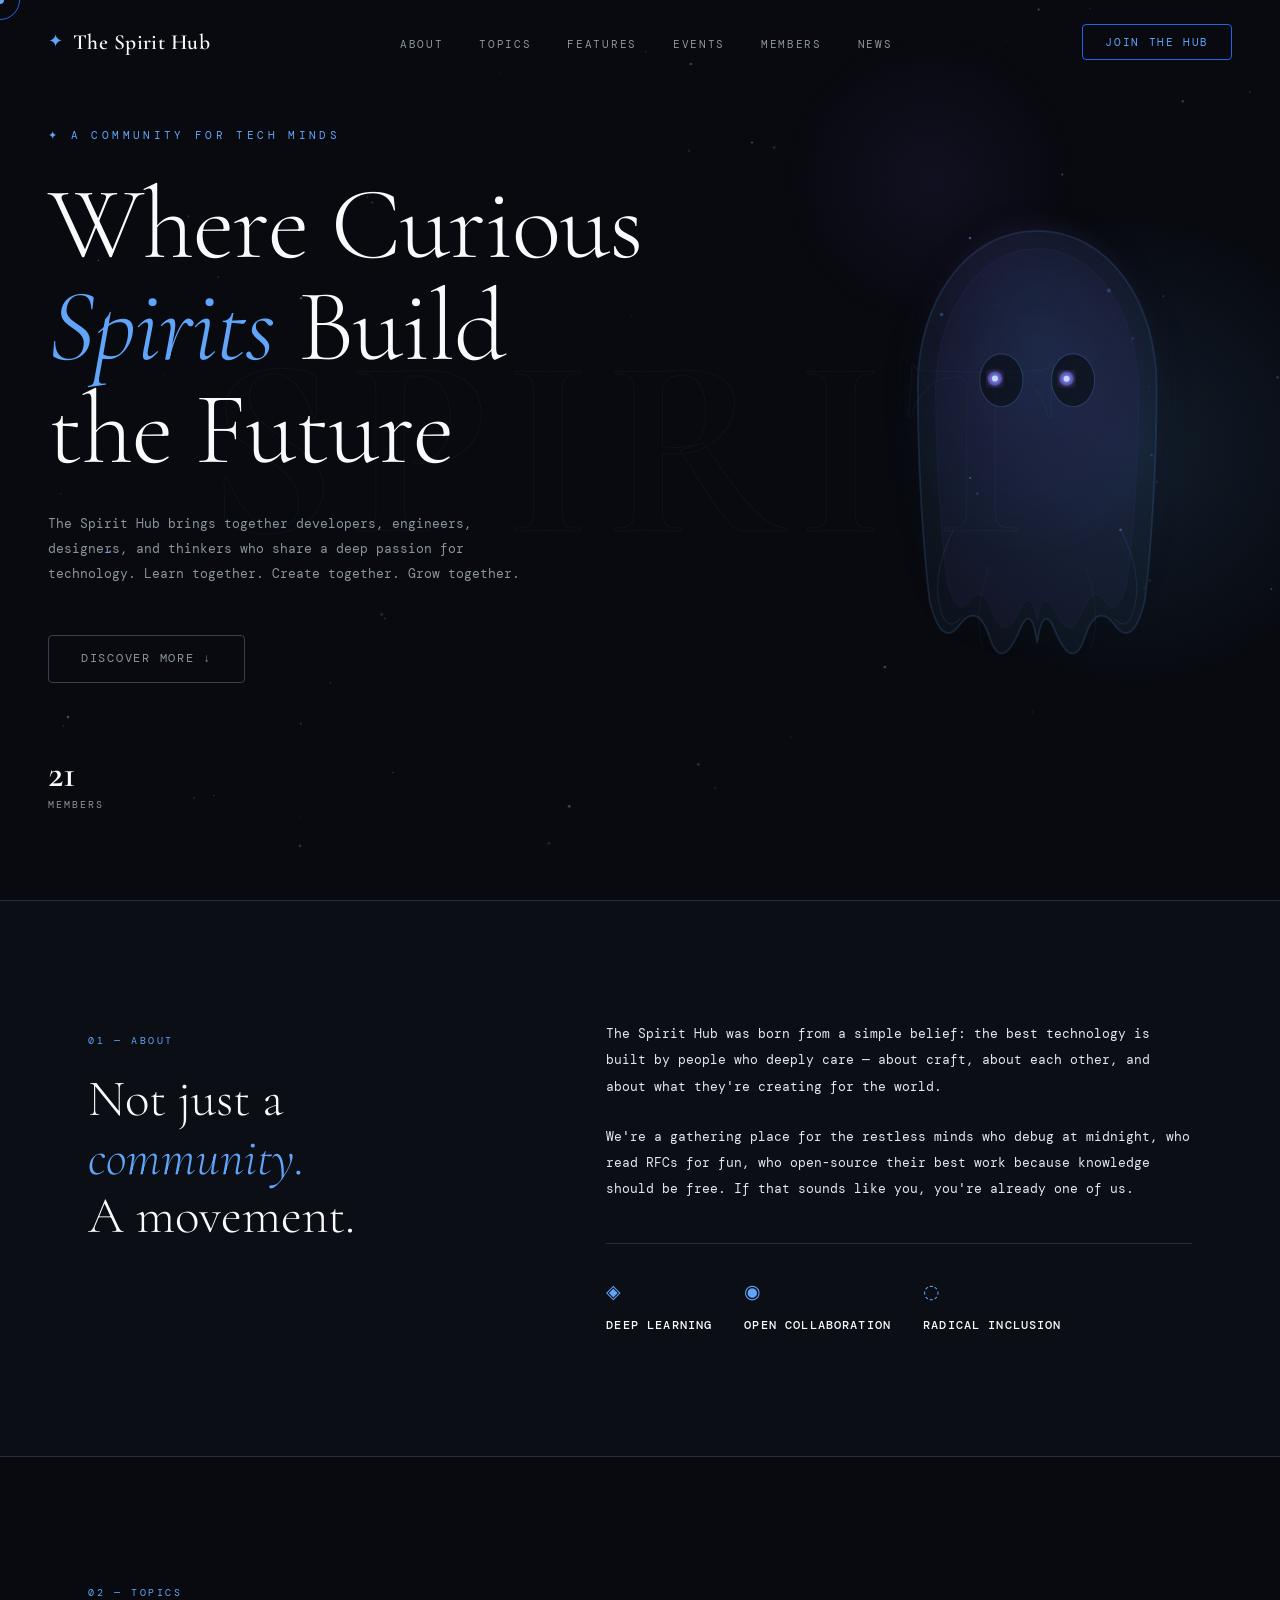
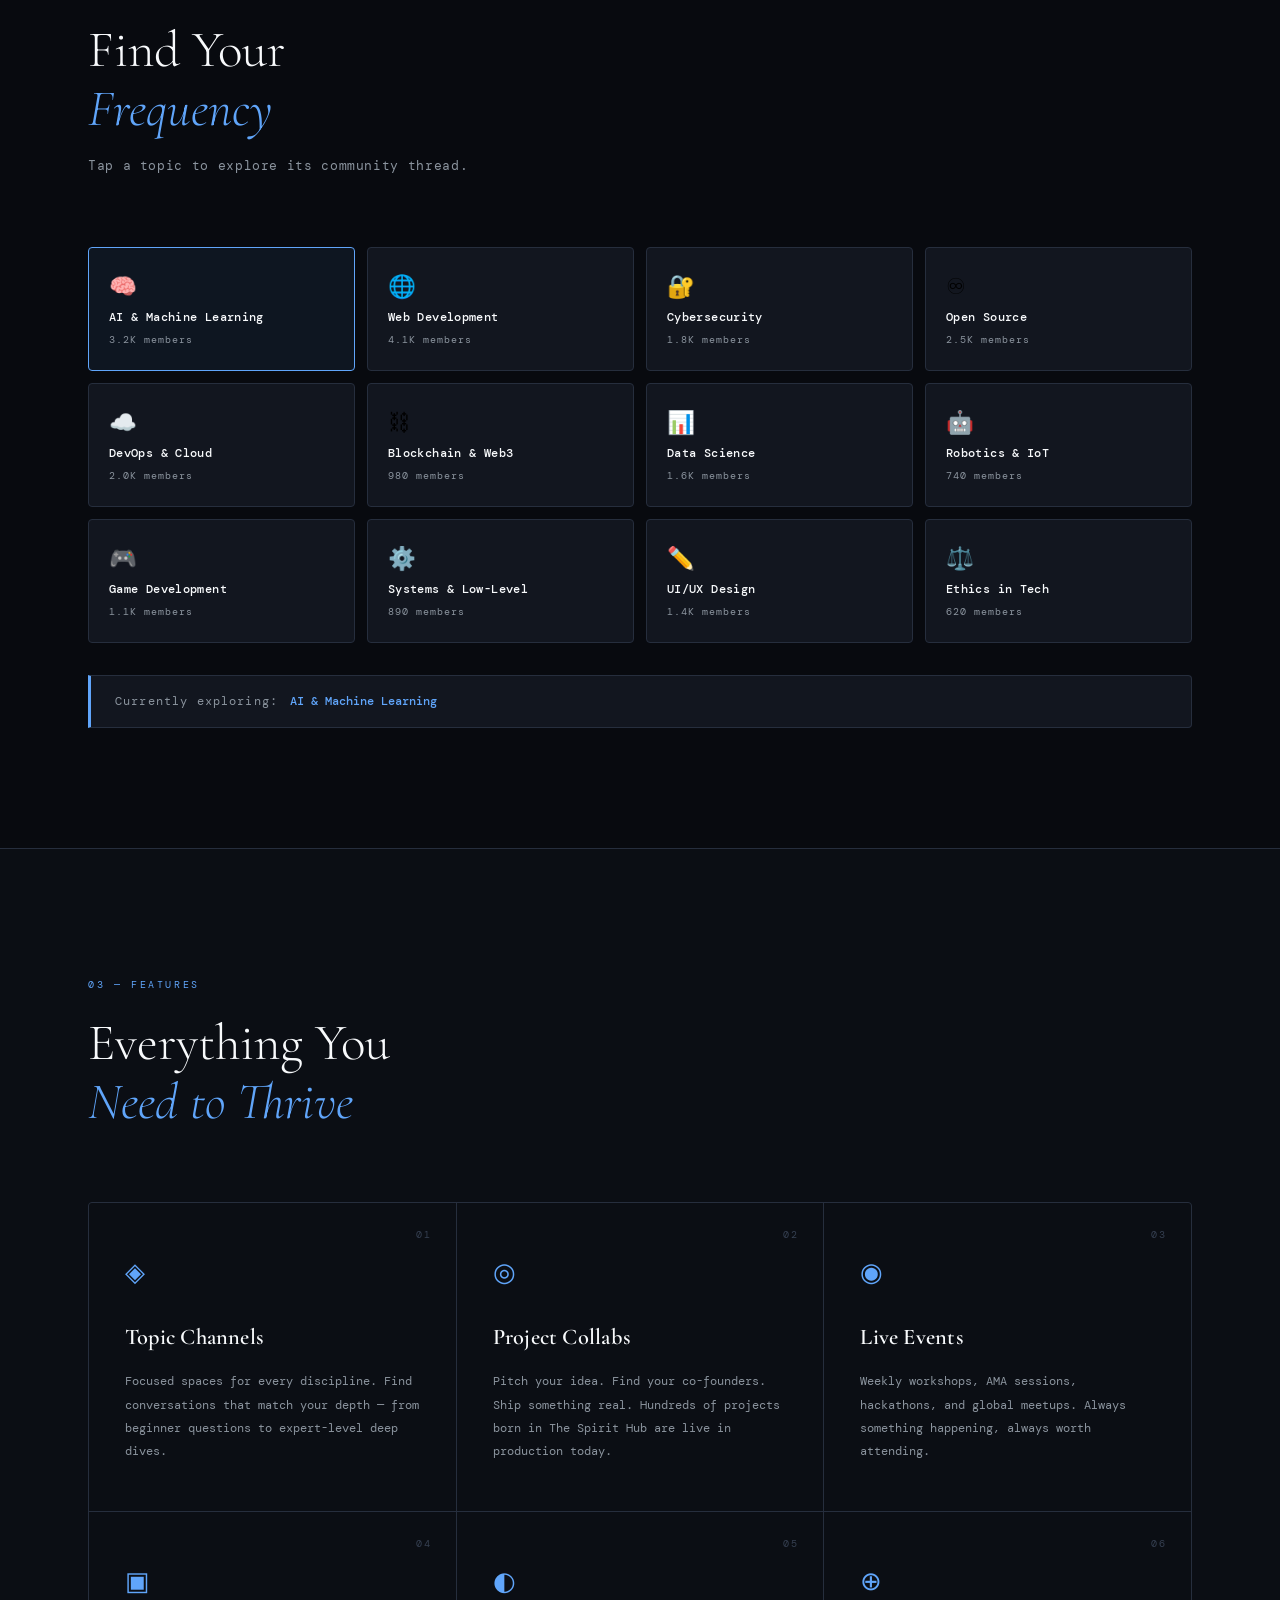
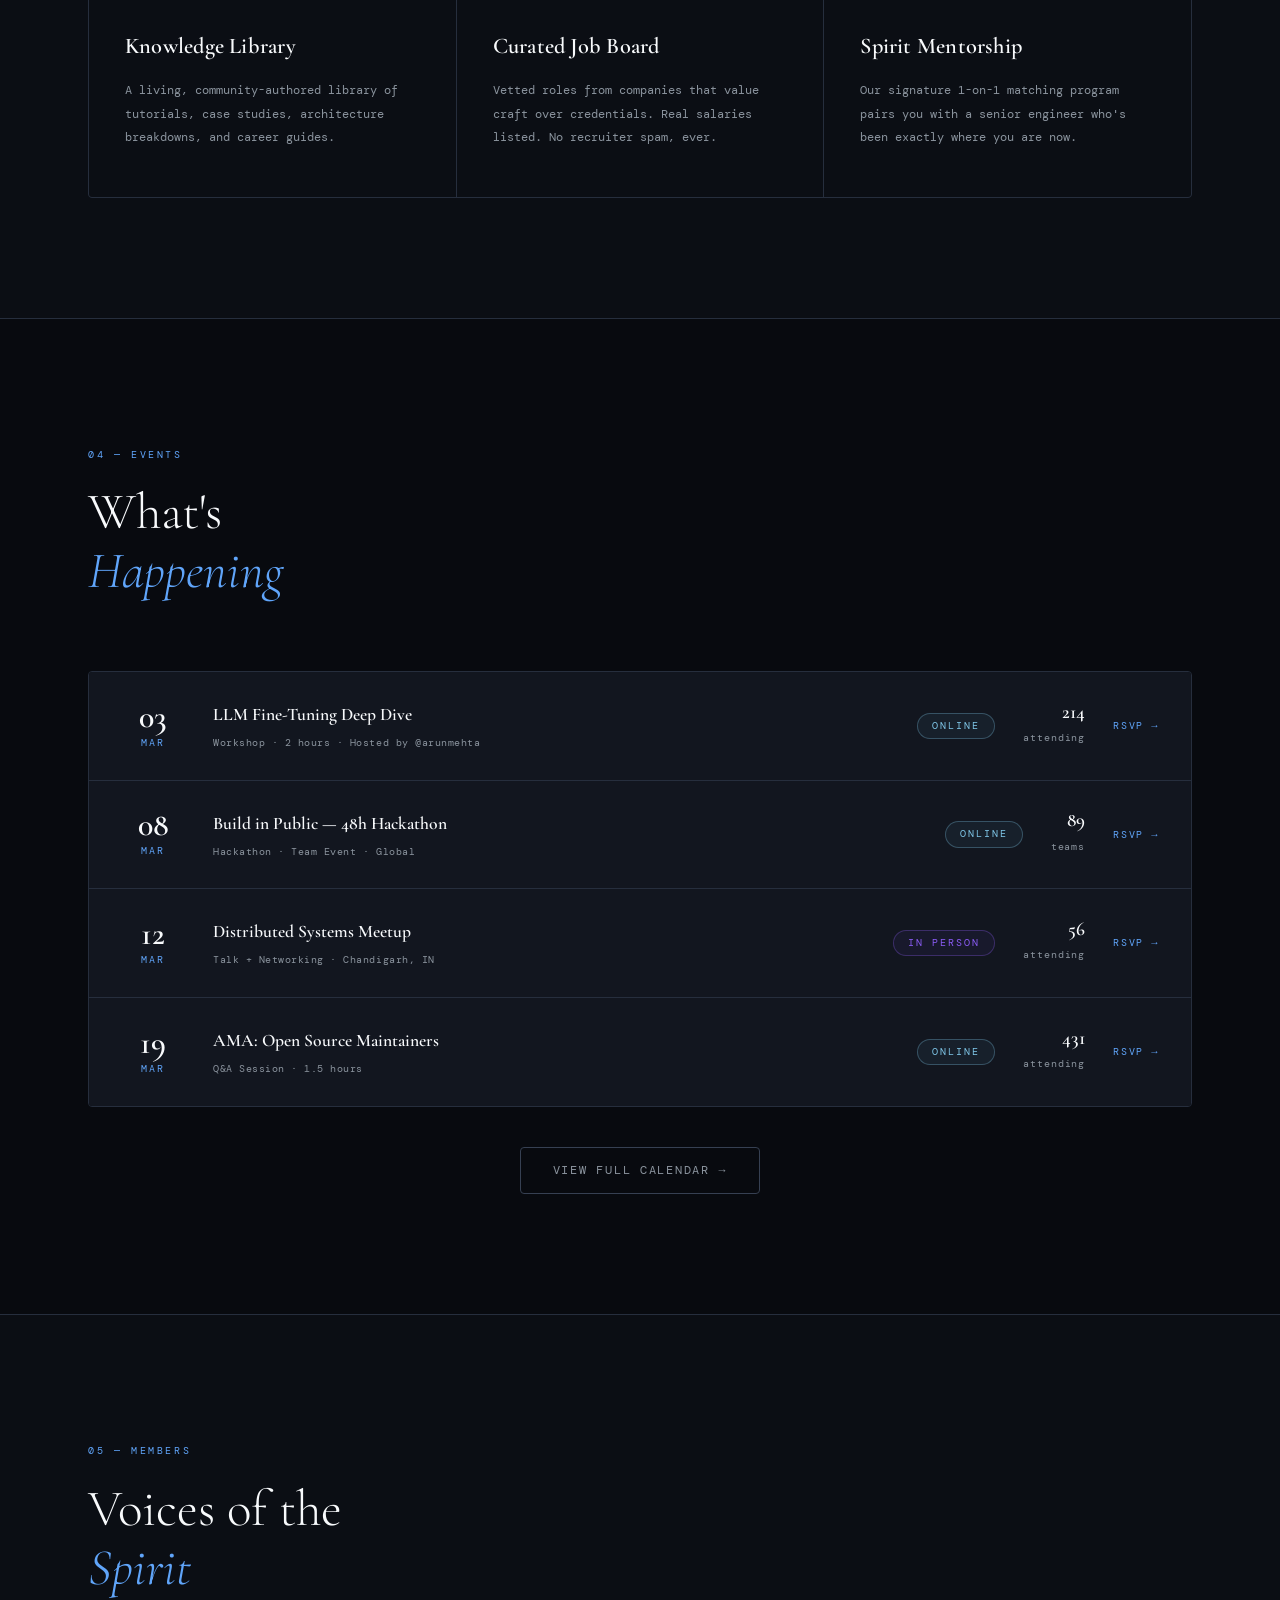
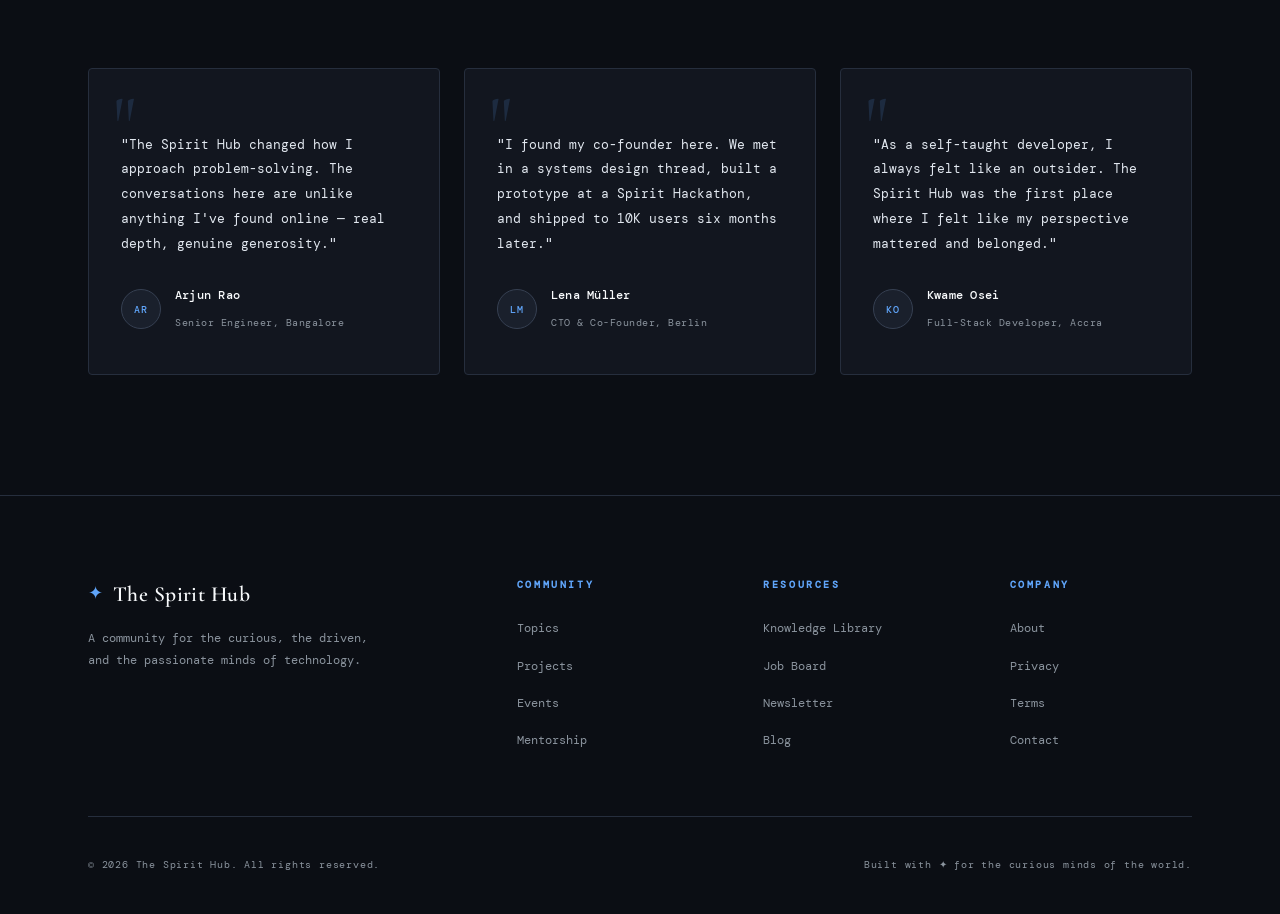
==== commit a9a1ee7b: "Remove Become a Member button and CTA form section" ====
--- a/index.html
+++ b/index.html
@@ -48,7 +48,8 @@
             </svg>
             <span>Discord</span>
           </a>
-          <a href="https://wa.me/" target="_blank" rel="noopener" class="join-link whatsapp">
+          <a href="https://chat.whatsapp.com/JdigWiMbMeGJURqWG98sfW" target="_blank" rel="noopener"
+            class="join-link whatsapp">
             <svg width="20" height="20" viewBox="0 0 24 24" fill="currentColor">
               <path
                 d="M17.472 14.382c-.297-.149-1.758-.867-2.03-.967-.273-.099-.471-.148-.67.15-.197.297-.767.966-.94 1.164-.173.199-.347.223-.644.075-.297-.15-1.255-.463-2.39-1.475-.883-.788-1.48-1.761-1.653-2.059-.173-.297-.018-.458.13-.606.134-.133.298-.347.446-.52.149-.174.198-.298.298-.497.099-.198.05-.371-.025-.52-.075-.149-.669-1.612-.916-2.207-.242-.579-.487-.5-.669-.51-.173-.008-.371-.01-.57-.01-.198 0-.52.074-.792.372-.272.297-1.04 1.016-1.04 2.479 0 1.462 1.065 2.875 1.213 3.074.149.198 2.096 3.2 5.077 4.487.709.306 1.262.489 1.694.625.712.227 1.36.195 1.871.118.571-.085 1.758-.719 2.006-1.413.248-.694.248-1.289.173-1.413-.074-.124-.272-.198-.57-.347m-5.421 7.403h-.004a9.87 9.87 0 0 1-5.031-1.378l-.361-.214-3.741.982.998-3.648-.235-.374a9.86 9.86 0 0 1-1.51-5.26c.001-5.45 4.436-9.884 9.888-9.884 2.64 0 5.122 1.03 6.988 2.898a9.825 9.825 0 0 1 2.893 6.994c-.003 5.45-4.437 9.884-9.885 9.884m8.413-18.297A11.815 11.815 0 0 0 12.05 0C5.495 0 .16 5.335.157 11.892c0 2.096.547 4.142 1.588 5.945L.057 24l6.305-1.654a11.882 11.882 0 0 0 5.683 1.448h.005c6.554 0 11.89-5.335 11.893-11.893a11.821 11.821 0 0 0-3.48-8.413z" />
@@ -93,7 +94,6 @@
           Create together. Grow together.
         </p>
         <div class="hero-actions reveal-fade delay-3">
-          <a href="#cta" class="btn-primary">Become a Member</a>
           <a href="#about" class="btn-outline">Discover More ↓</a>
         </div>
         <div class="hero-stats reveal-fade delay-4">
@@ -523,36 +523,7 @@
       </div>
     </section>
 
-    <!-- ===================== CTA ===================== -->
-    <section class="cta-section section-pad" id="cta">
-      <div class="container">
-        <div class="cta-inner reveal-fade">
-          <span class="section-tag">✦ Join Us</span>
-          <h2 class="cta-title">Your Spirit<br /><em>Awaits</em></h2>
-          <p class="cta-desc">Join 14,800+ technologists who are shaping what comes next. The first 500 founding members
-            get lifetime Pro access — free.</p>
-          <form class="cta-form" id="ctaForm">
-            <div class="form-group">
-              <input class="form-input" type="text" placeholder="Your name" id="nameInput" required />
-            </div>
-            <div class="form-group">
-              <input class="form-input" type="email" placeholder="your@email.com" id="emailInput" required />
-            </div>
-            <button class="btn-primary btn-submit" type="submit" id="submitBtn">
-              <span class="btn-text">Join The Spirit Hub</span>
-              <span class="btn-icon">✦</span>
-            </button>
-          </form>
-          <p class="form-note">No spam, ever. Unsubscribe anytime.</p>
-          <div class="success-msg" id="successMsg">
-            <span class="success-icon">✦</span>
-            <strong>Welcome to The Spirit Hub!</strong>
-            <p>We'll be in touch shortly. Your spirit is confirmed.</p>
-          </div>
-        </div>
-      </div>
-      <div class="cta-orb"></div>
-    </section>
+
 
   </main>
 
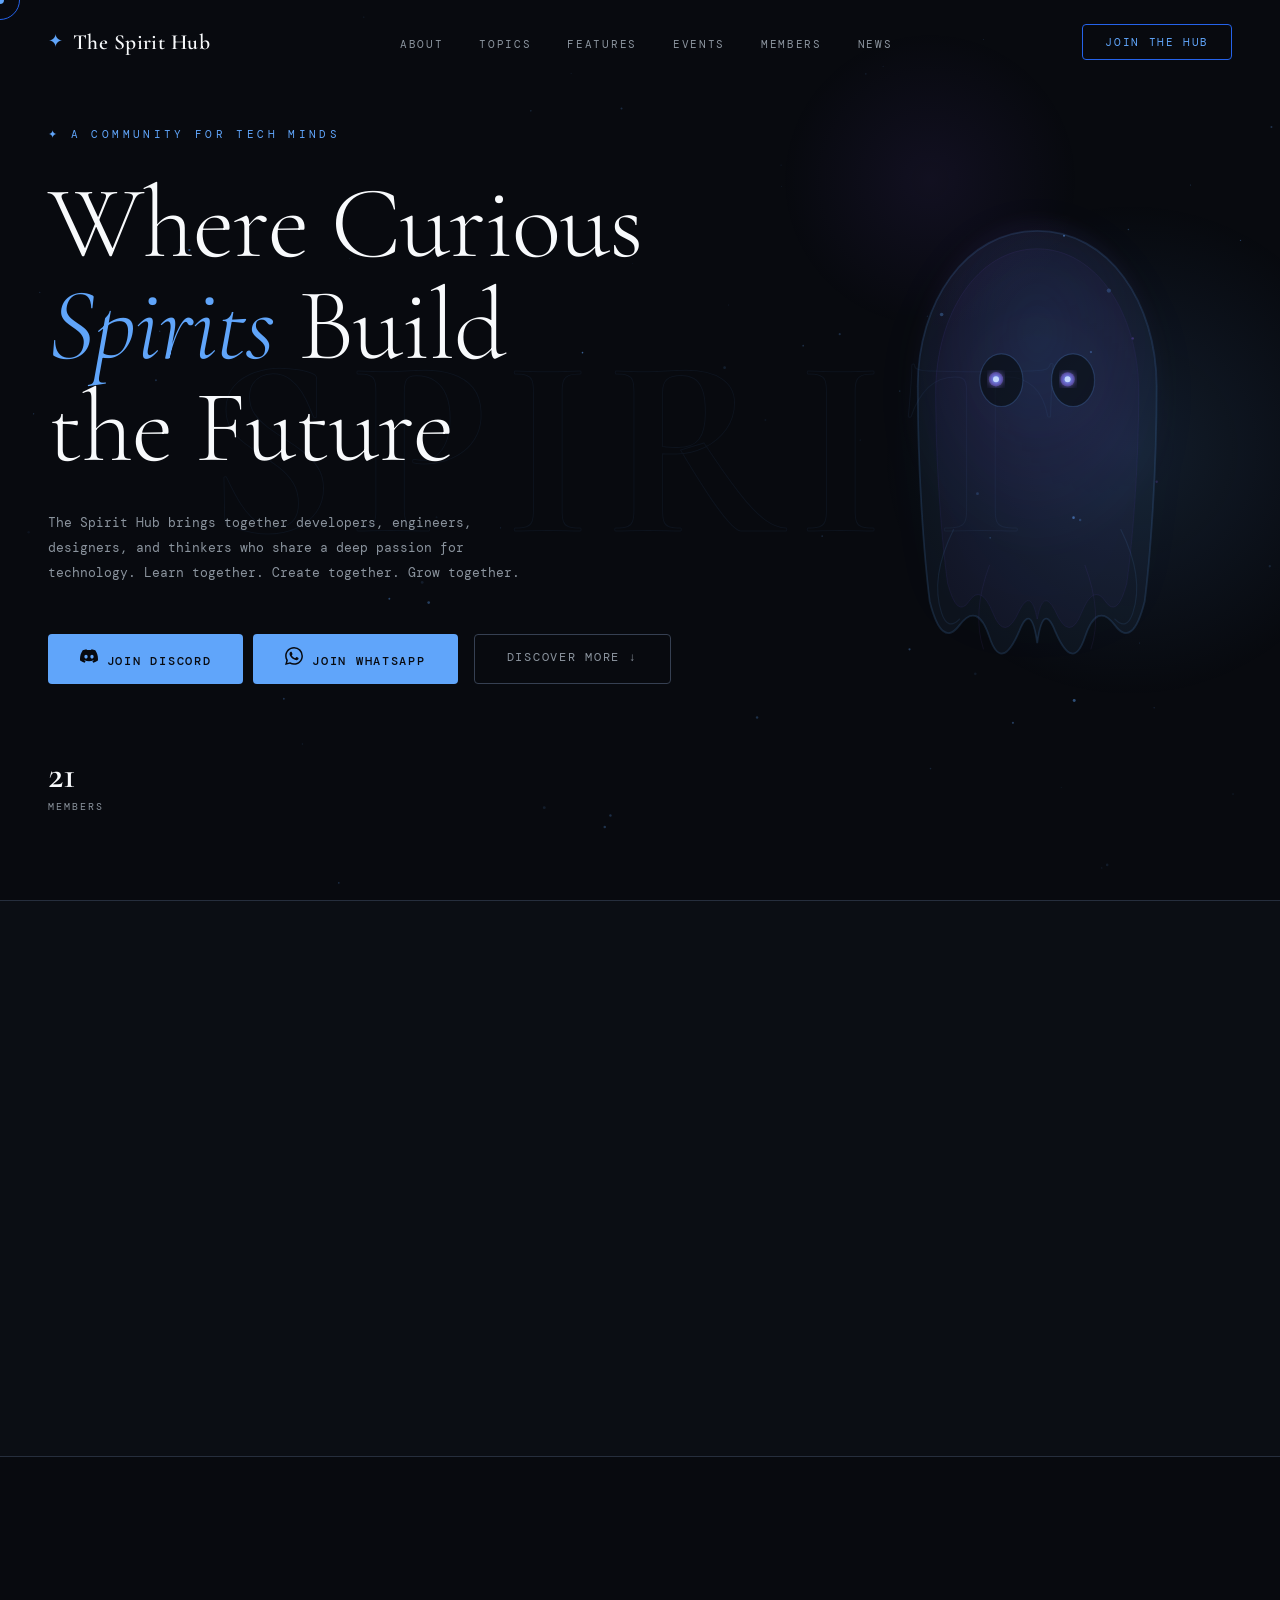
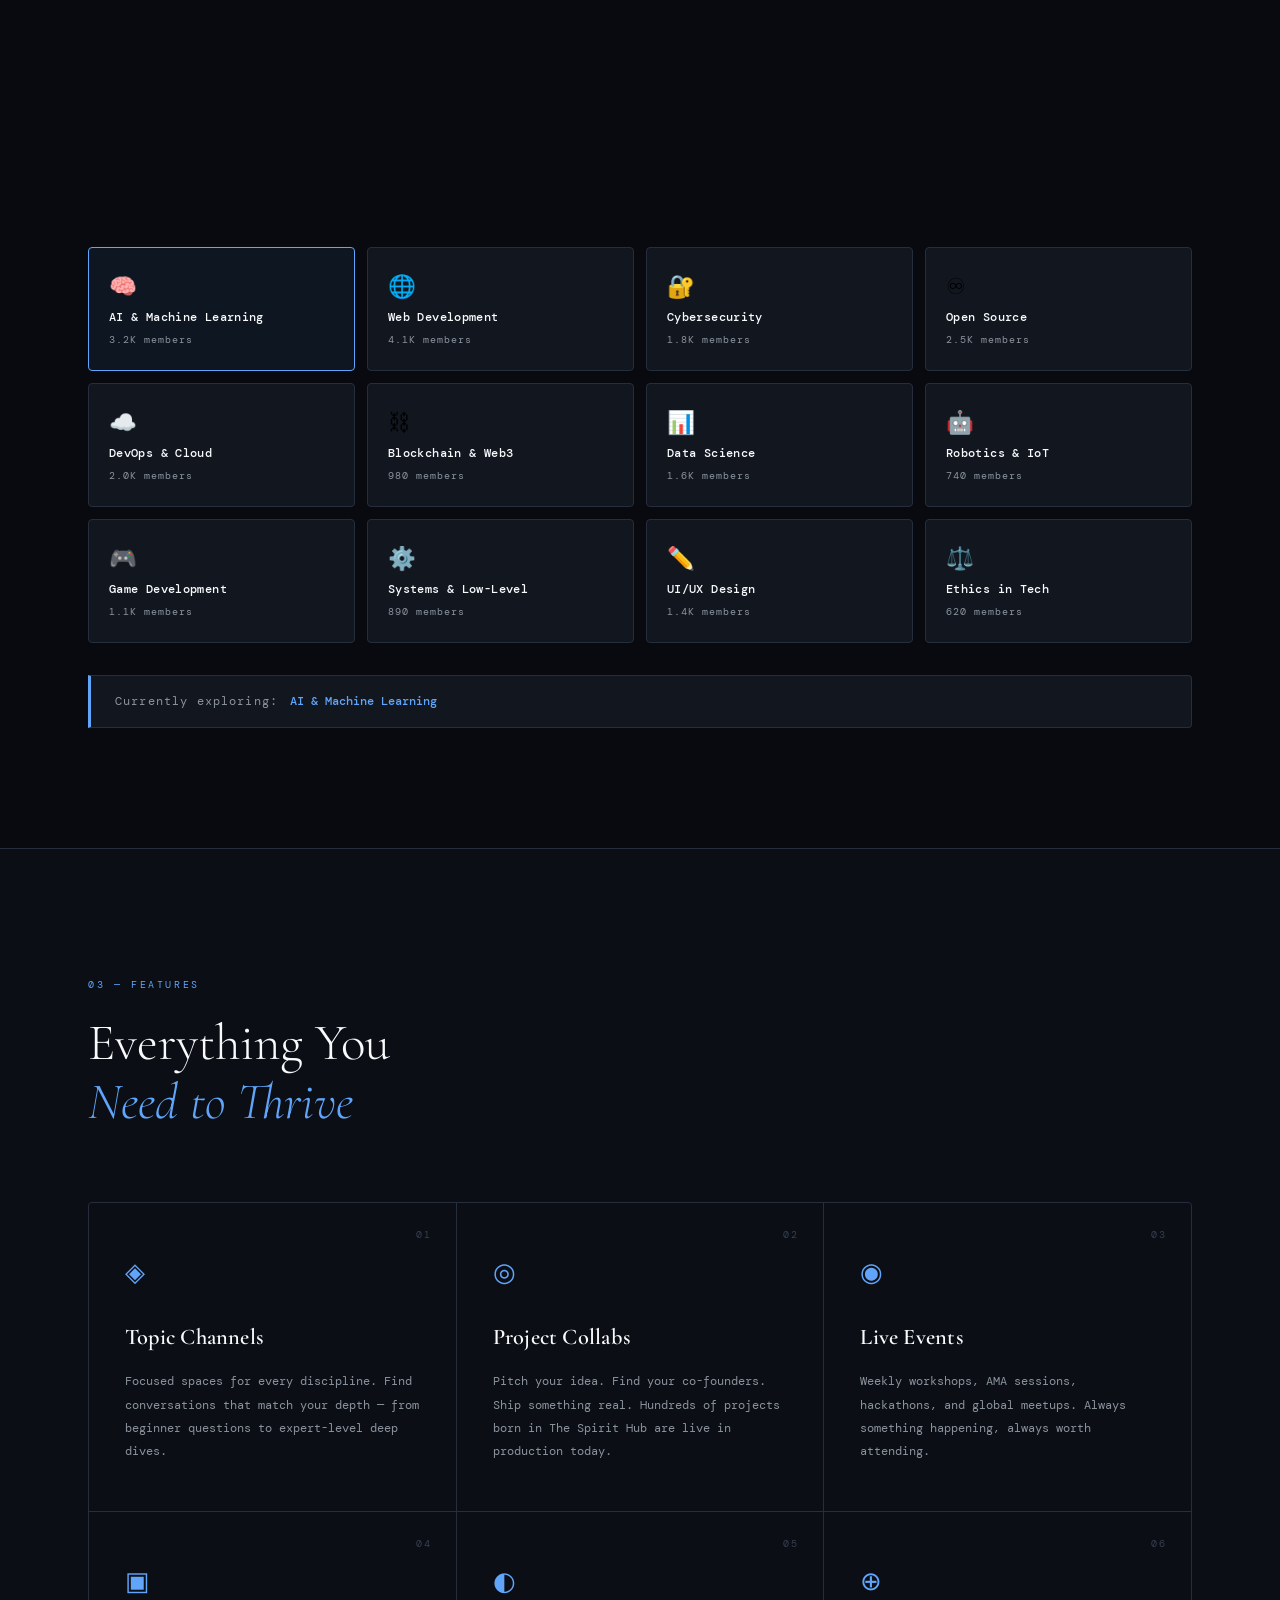
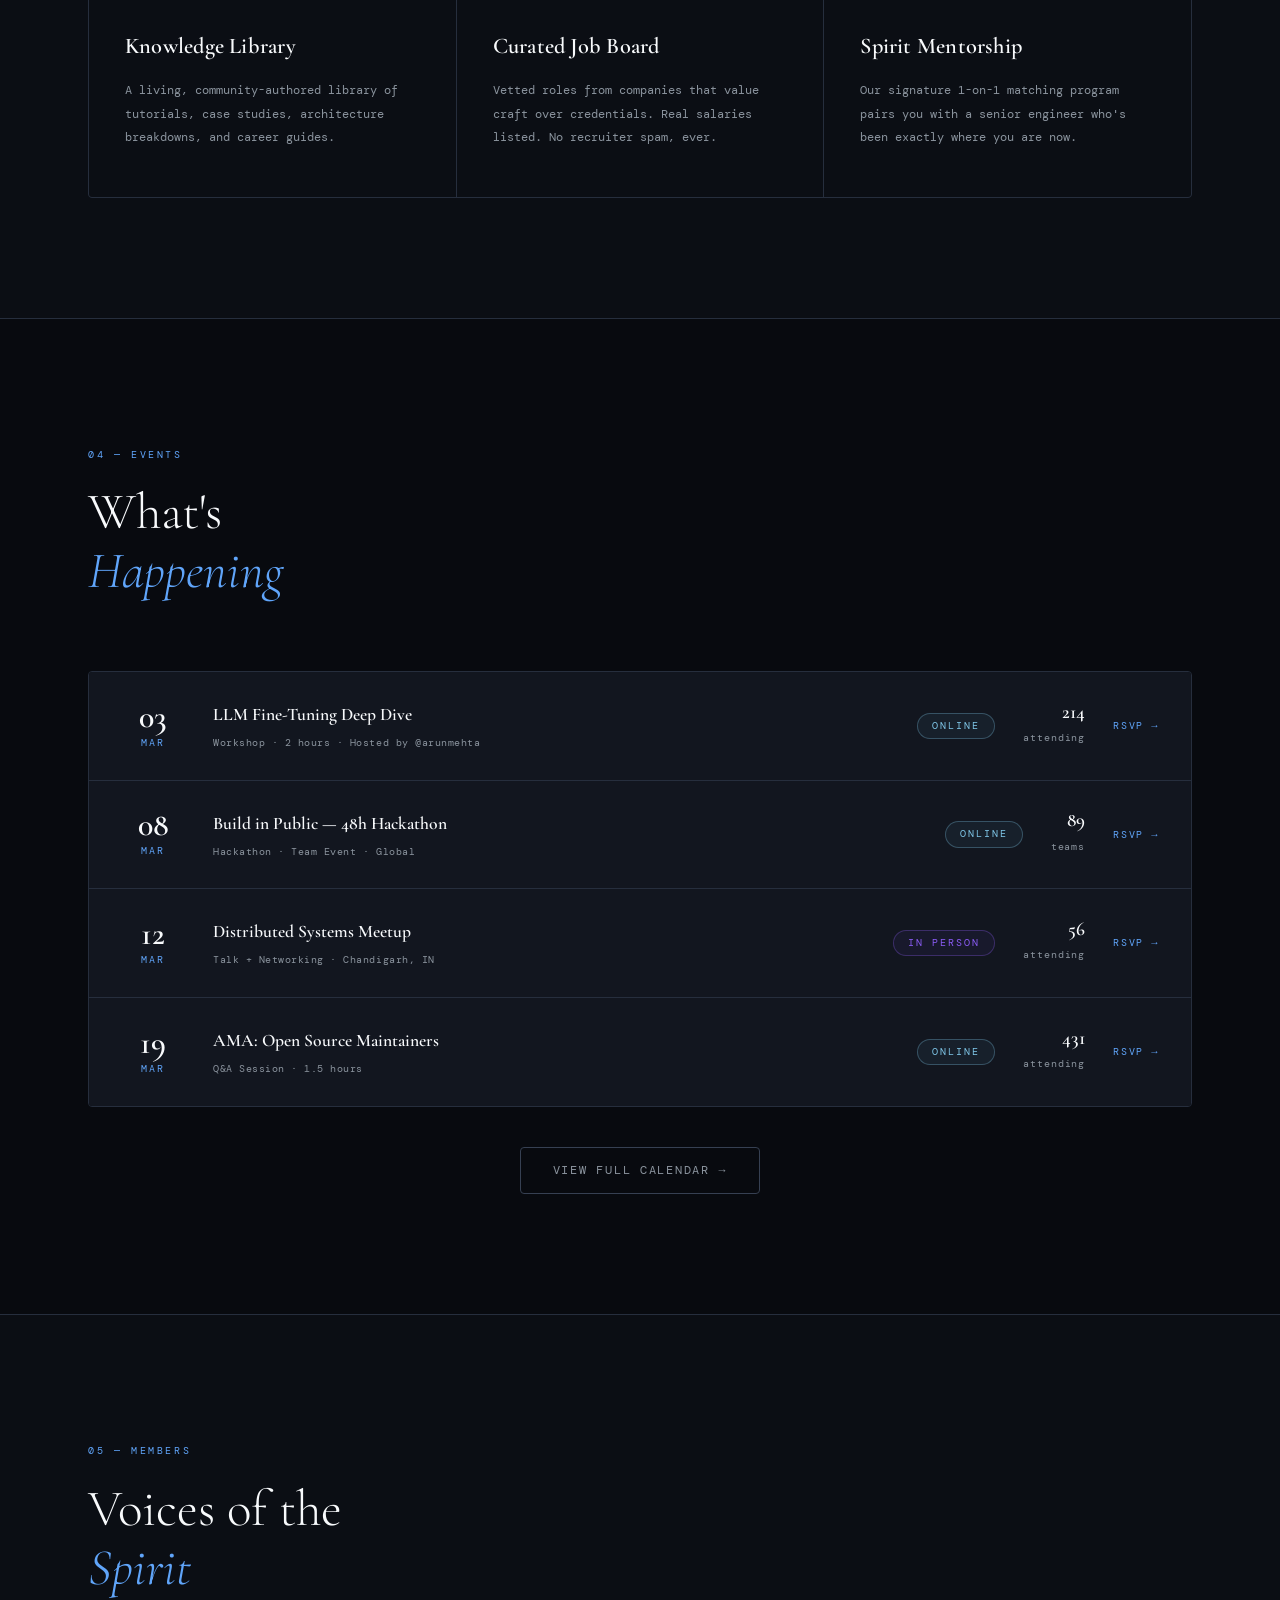
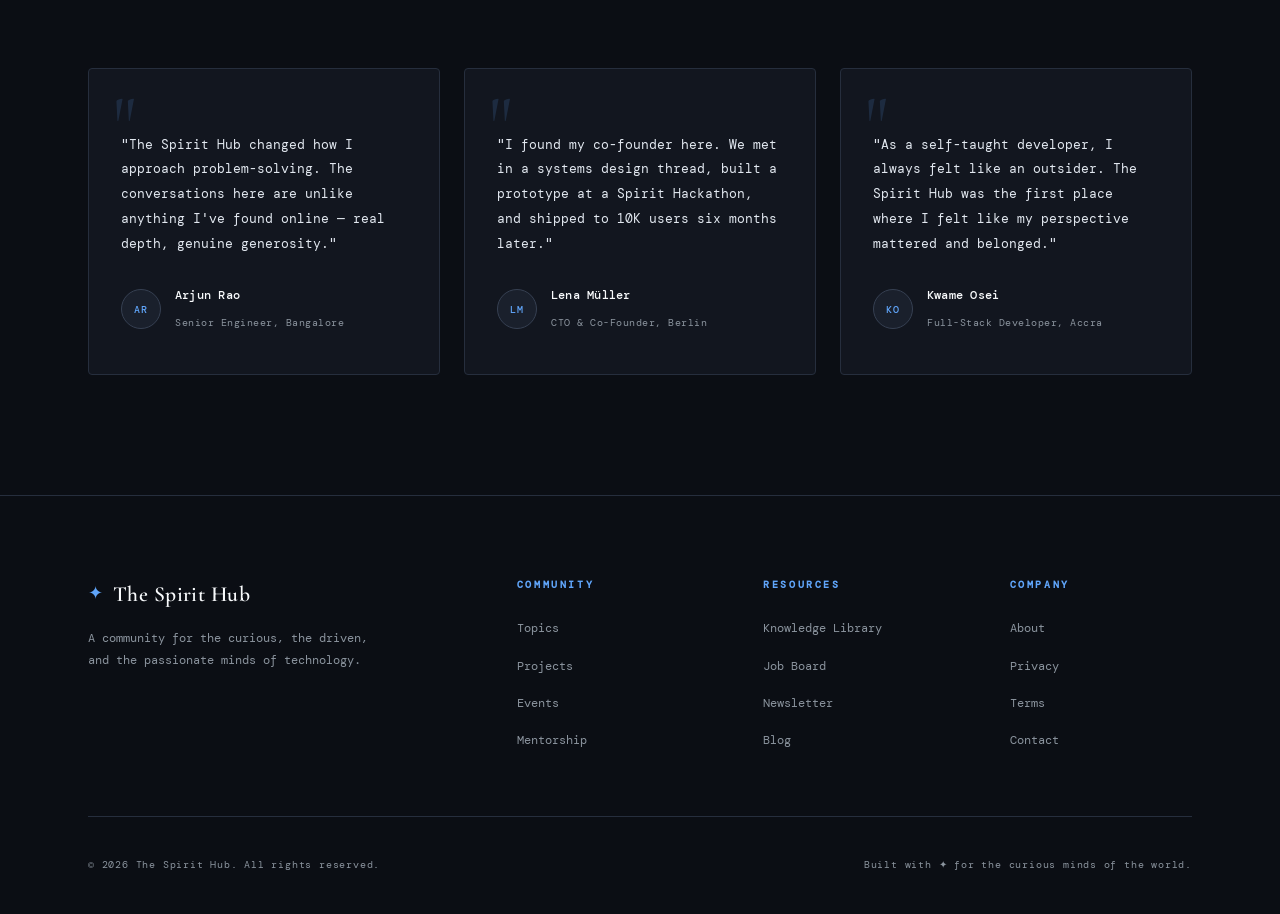
==== commit 9f77e3d6: "fix some bugs" ====
--- a/index.html
+++ b/index.html
@@ -94,6 +94,24 @@
           Create together. Grow together.
         </p>
         <div class="hero-actions reveal-fade delay-3">
+          <div class="hero-join-mobile">
+            <a href="https://discord.gg/cWYKuwyRVv" target="_blank" rel="noopener"
+              class="btn-primary hero-join-link discord">
+              <svg width="18" height="18" viewBox="0 0 24 24" fill="currentColor">
+                <path
+                  d="M20.317 4.37a19.791 19.791 0 0 0-4.885-1.515.074.074 0 0 0-.079.037c-.21.375-.444.864-.608 1.25a18.27 18.27 0 0 0-5.487 0 12.64 12.64 0 0 0-.617-1.25.077.077 0 0 0-.079-.037A19.736 19.736 0 0 0 3.677 4.37a.07.07 0 0 0-.032.027C.533 9.046-.32 13.58.099 18.057a.082.082 0 0 0 .031.057 19.9 19.9 0 0 0 5.993 3.03.078.078 0 0 0 .084-.028c.462-.63.874-1.295 1.226-1.994a.076.076 0 0 0-.041-.106 13.107 13.107 0 0 1-1.872-.892.077.077 0 0 1-.008-.128 10.2 10.2 0 0 0 .372-.292.074.074 0 0 1 .077-.01c3.928 1.793 8.18 1.793 12.062 0a.074.074 0 0 1 .078.01c.12.098.246.198.373.292a.077.077 0 0 1-.006.127 12.299 12.299 0 0 1-1.873.892.077.077 0 0 0-.041.107c.36.698.772 1.362 1.225 1.993a.076.076 0 0 0 .084.028 19.839 19.839 0 0 0 6.002-3.03.077.077 0 0 0 .032-.054c.5-5.177-.838-9.674-3.549-13.66a.061.061 0 0 0-.031-.03zM8.02 15.33c-1.183 0-2.157-1.085-2.157-2.419 0-1.333.956-2.419 2.157-2.419 1.21 0 2.176 1.096 2.157 2.42 0 1.333-.956 2.418-2.157 2.418zm7.975 0c-1.183 0-2.157-1.085-2.157-2.419 0-1.333.955-2.419 2.157-2.419 1.21 0 2.176 1.096 2.157 2.42 0 1.333-.946 2.418-2.157 2.418z" />
+              </svg>
+              Join Discord
+            </a>
+            <a href="https://chat.whatsapp.com/JdigWiMbMeGJURqWG98sfW" target="_blank" rel="noopener"
+              class="btn-primary hero-join-link whatsapp">
+              <svg width="18" height="18" viewBox="0 0 24 24" fill="currentColor">
+                <path
+                  d="M17.472 14.382c-.297-.149-1.758-.867-2.03-.967-.273-.099-.471-.148-.67.15-.197.297-.767.966-.94 1.164-.173.199-.347.223-.644.075-.297-.15-1.255-.463-2.39-1.475-.883-.788-1.48-1.761-1.653-2.059-.173-.297-.018-.458.13-.606.134-.133.298-.347.446-.52.149-.174.198-.298.298-.497.099-.198.05-.371-.025-.52-.075-.149-.669-1.612-.916-2.207-.242-.579-.487-.5-.669-.51-.173-.008-.371-.01-.57-.01-.198 0-.52.074-.792.372-.272.297-1.04 1.016-1.04 2.479 0 1.462 1.065 2.875 1.213 3.074.149.198 2.096 3.2 5.077 4.487.709.306 1.262.489 1.694.625.712.227 1.36.195 1.871.118.571-.085 1.758-.719 2.006-1.413.248-.694.248-1.289.173-1.413-.074-.124-.272-.198-.57-.347m-5.421 7.403h-.004a9.87 9.87 0 0 1-5.031-1.378l-.361-.214-3.741.982.998-3.648-.235-.374a9.86 9.86 0 0 1-1.51-5.26c.001-5.45 4.436-9.884 9.888-9.884 2.64 0 5.122 1.03 6.988 2.898a9.825 9.825 0 0 1 2.893 6.994c-.003 5.45-4.437 9.884-9.885 9.884m8.413-18.297A11.815 11.815 0 0 0 12.05 0C5.495 0 .16 5.335.157 11.892c0 2.096.547 4.142 1.588 5.945L.057 24l6.305-1.654a11.882 11.882 0 0 0 5.683 1.448h.005c6.554 0 11.89-5.335 11.893-11.893a11.821 11.821 0 0 0-3.48-8.413z" />
+              </svg>
+              Join WhatsApp
+            </a>
+          </div>
           <a href="#about" class="btn-outline">Discover More ↓</a>
         </div>
         <div class="hero-stats reveal-fade delay-4">
--- a/style.css
+++ b/style.css
@@ -109,6 +109,30 @@
   width: 60px;
   height: 60px;
   border-color: var(--gold);
+}
+
+/* Hide custom cursor on touch / mobile devices */
+@media (hover: none),
+(pointer: coarse),
+(max-width: 768px) {
+
+  .cursor-dot,
+  .cursor-aura {
+    display: none !important;
+    opacity: 0 !important;
+    visibility: hidden !important;
+    width: 0 !important;
+    height: 0 !important;
+    pointer-events: none !important;
+  }
+
+  body,
+  a,
+  button,
+  .btn-primary,
+  .btn-outline {
+    cursor: auto !important;
+  }
 }
 
 /* ─── UTILITY ──────────────────────────────────────────────── */
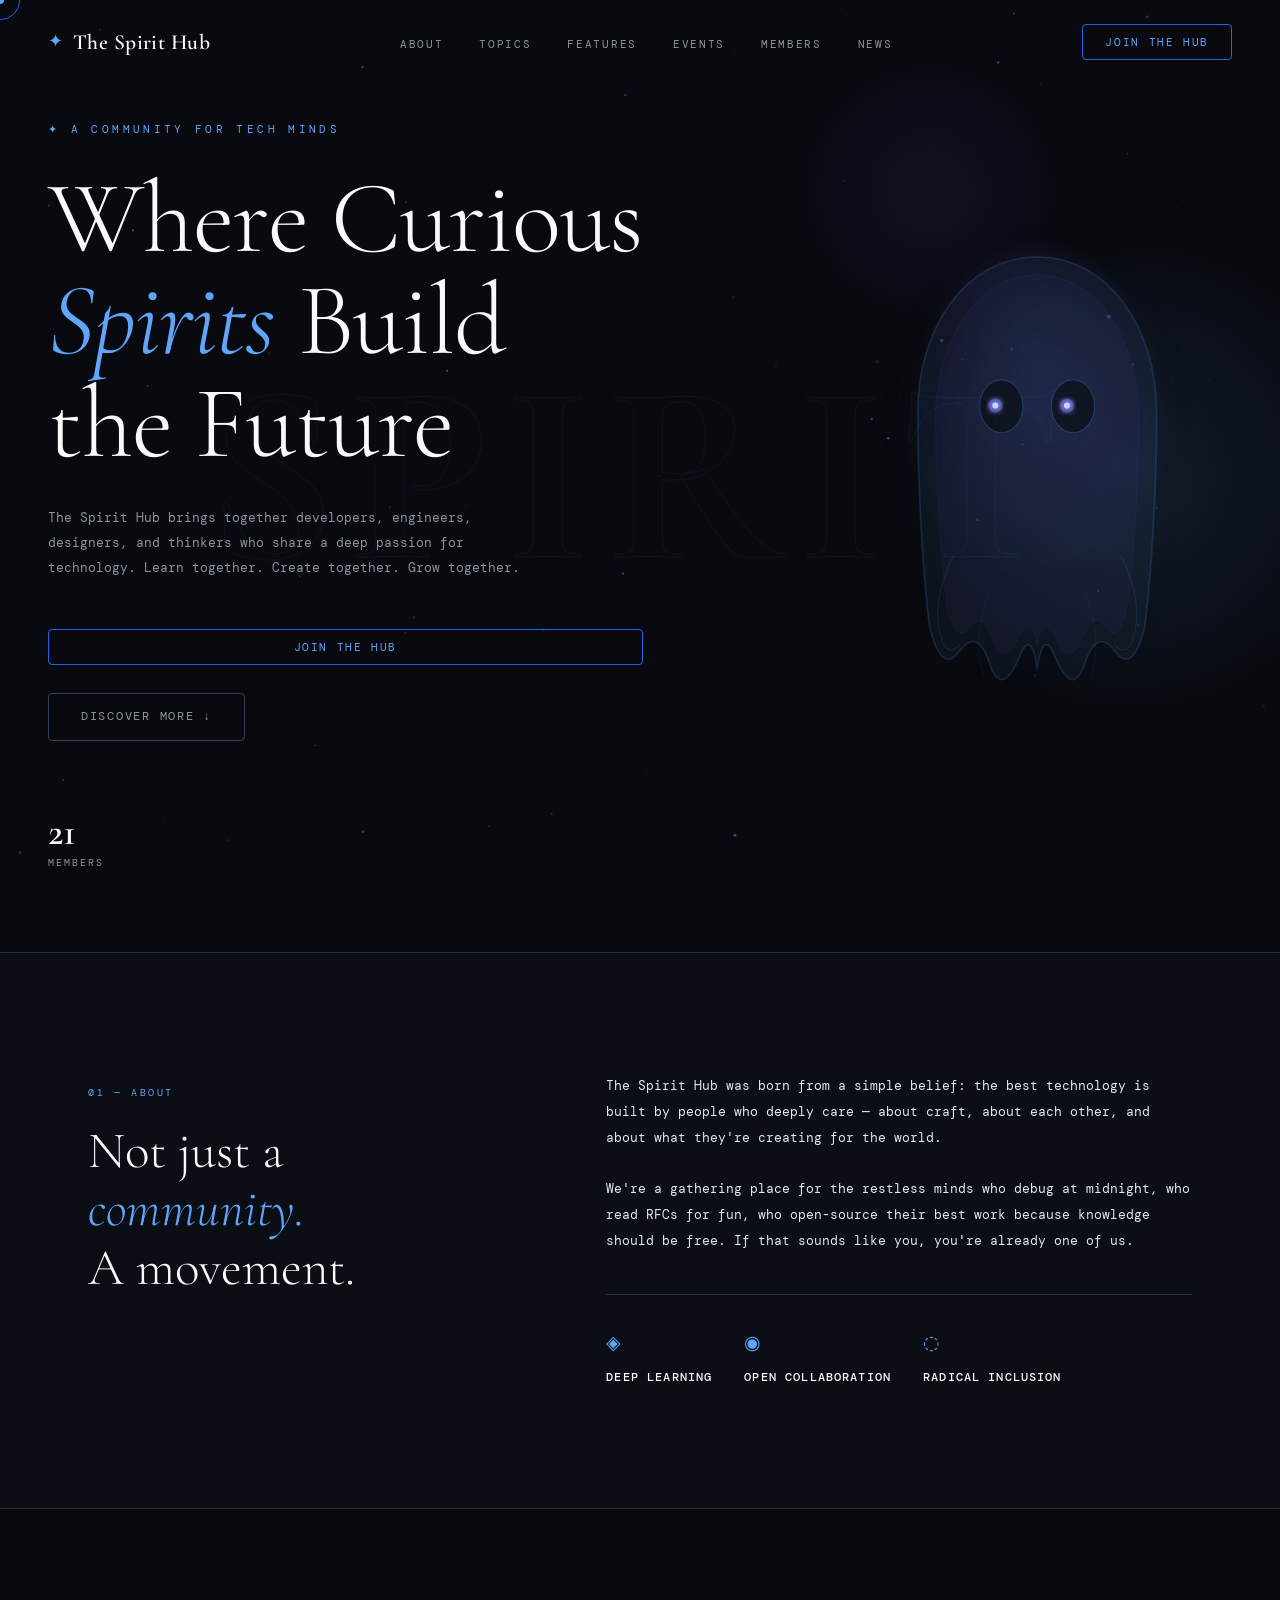
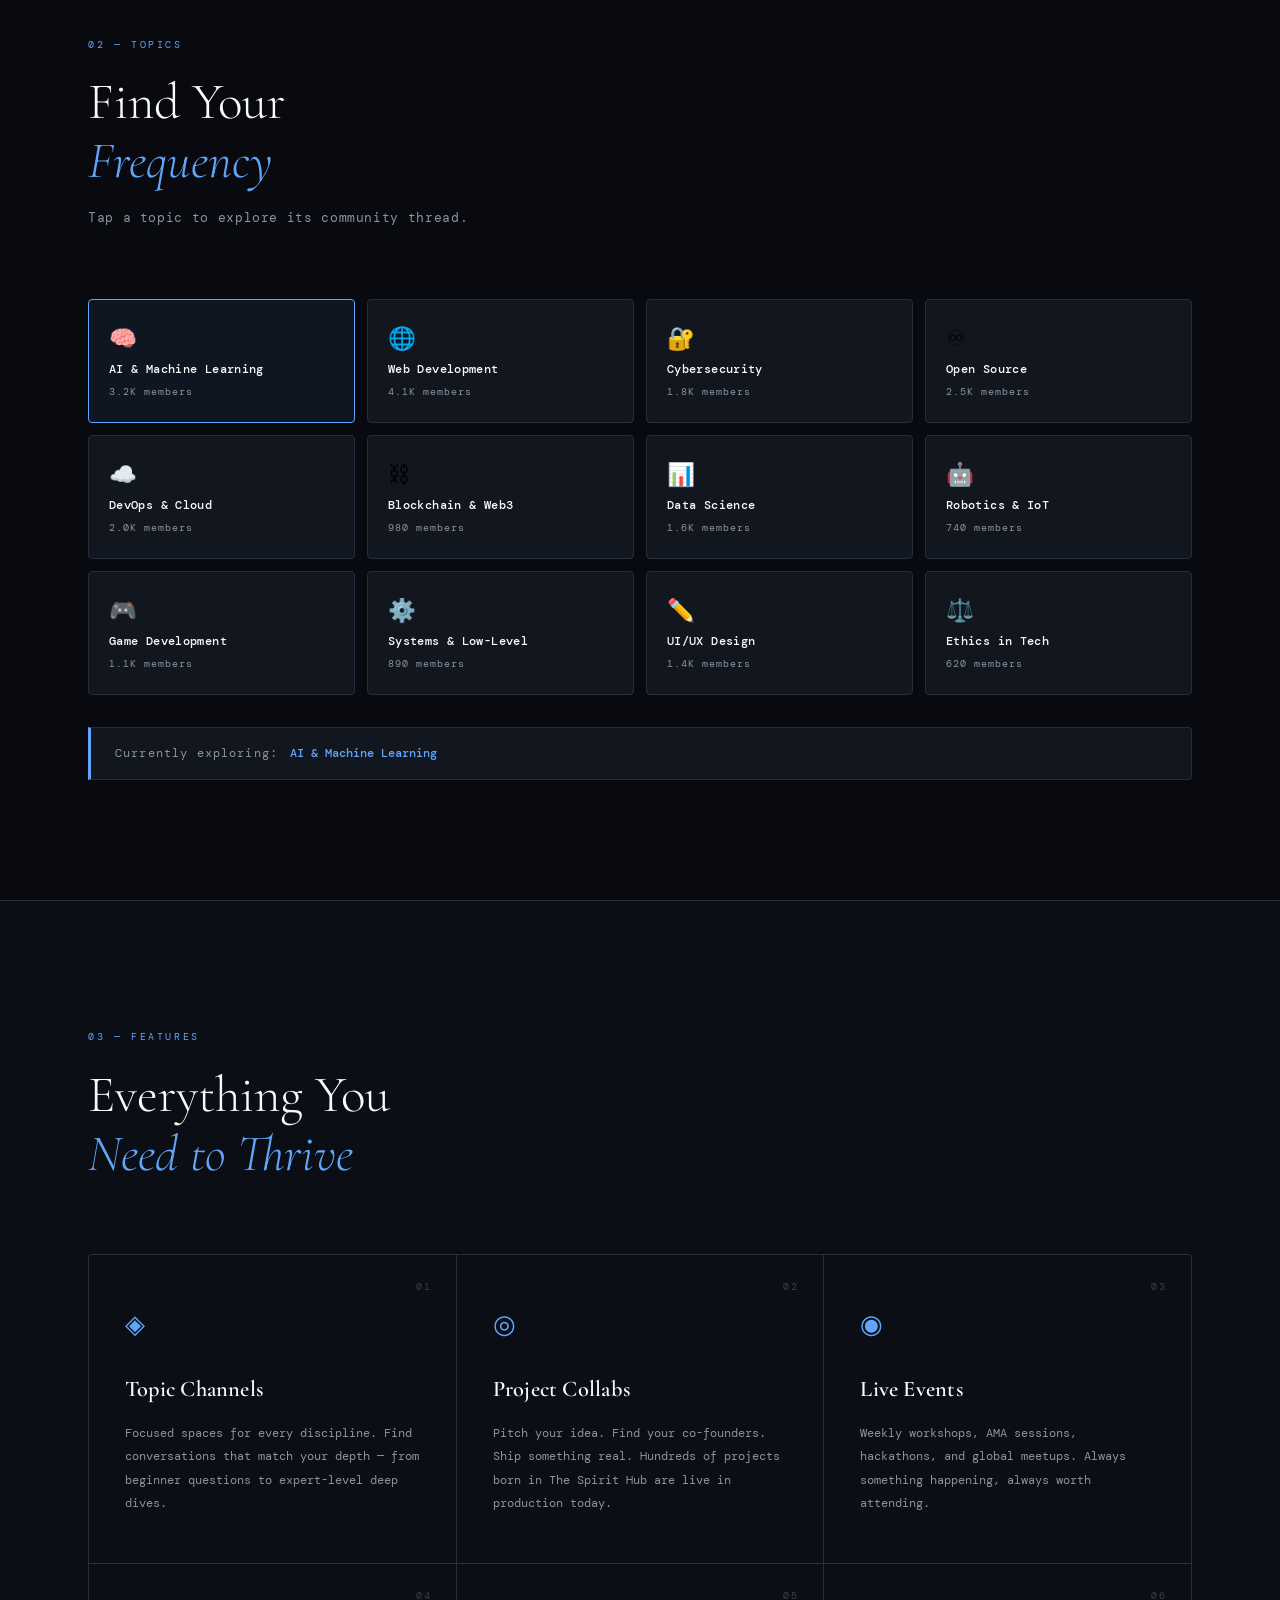
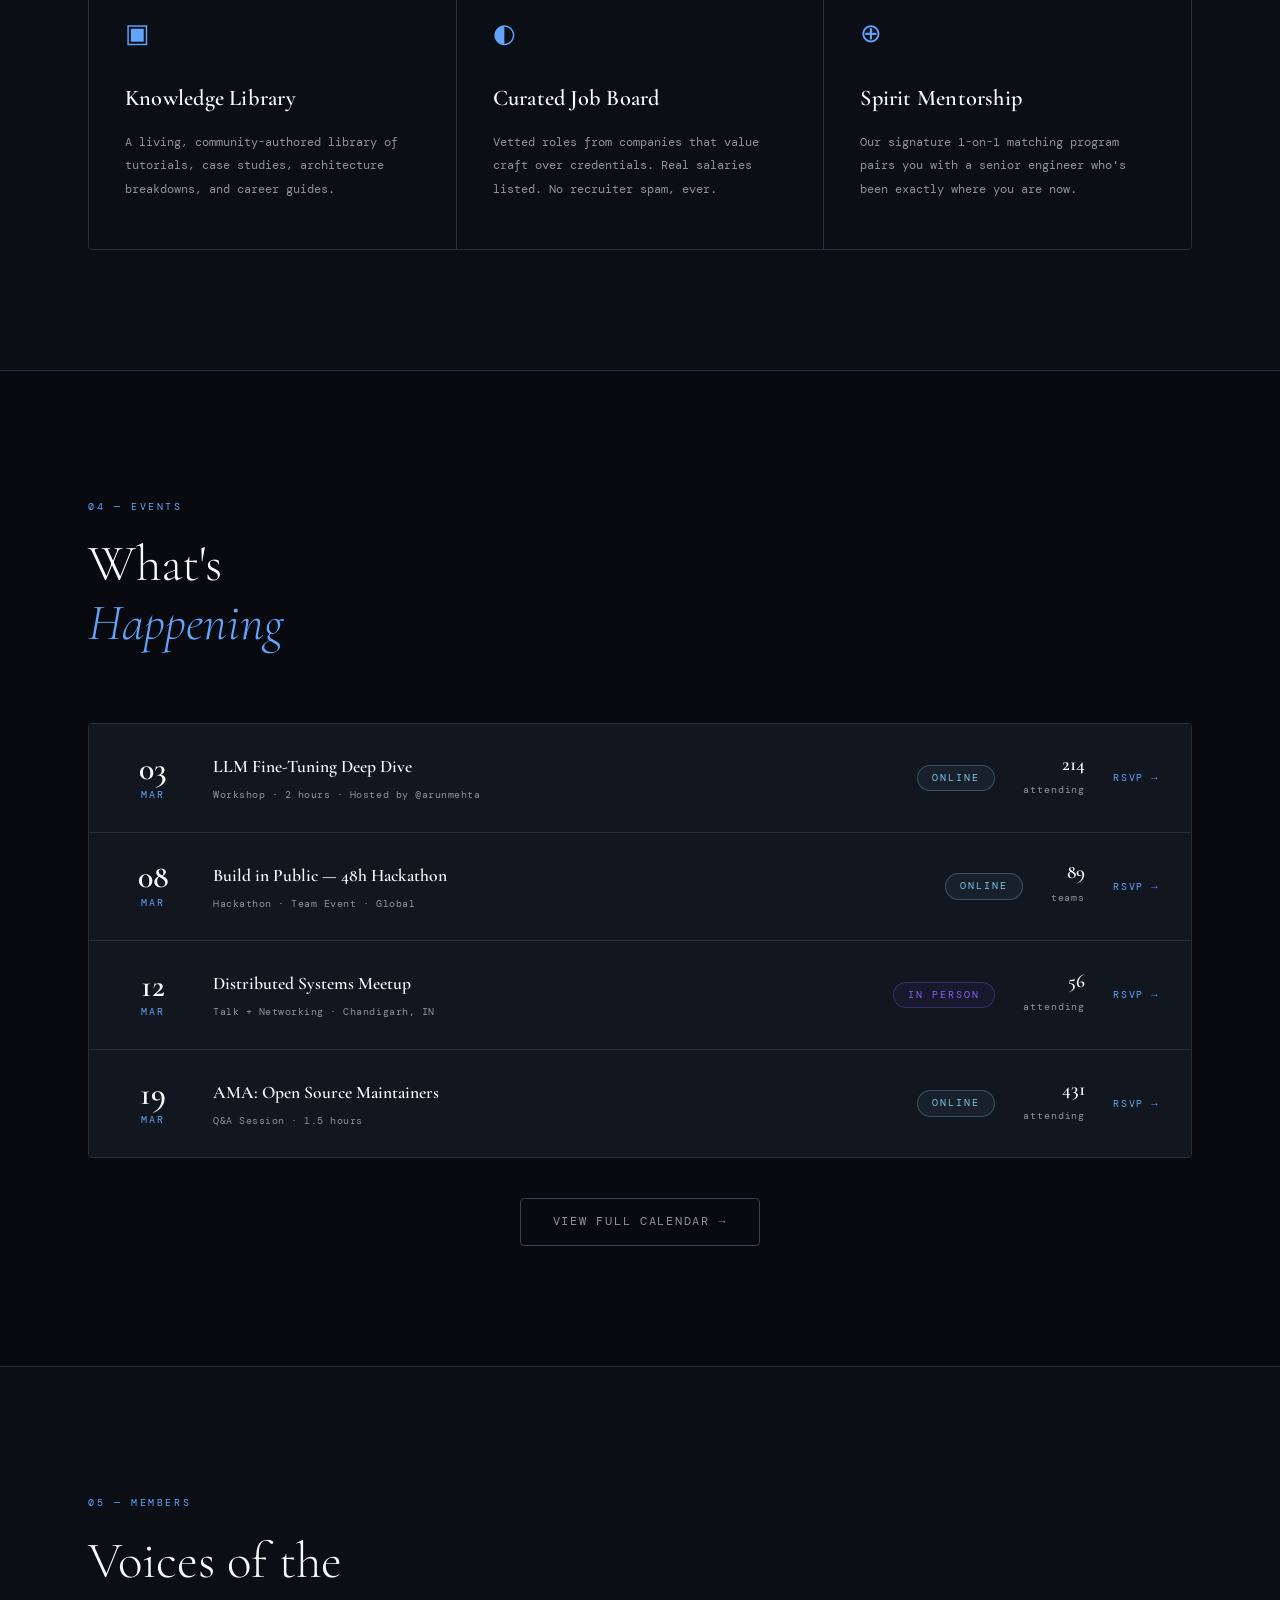
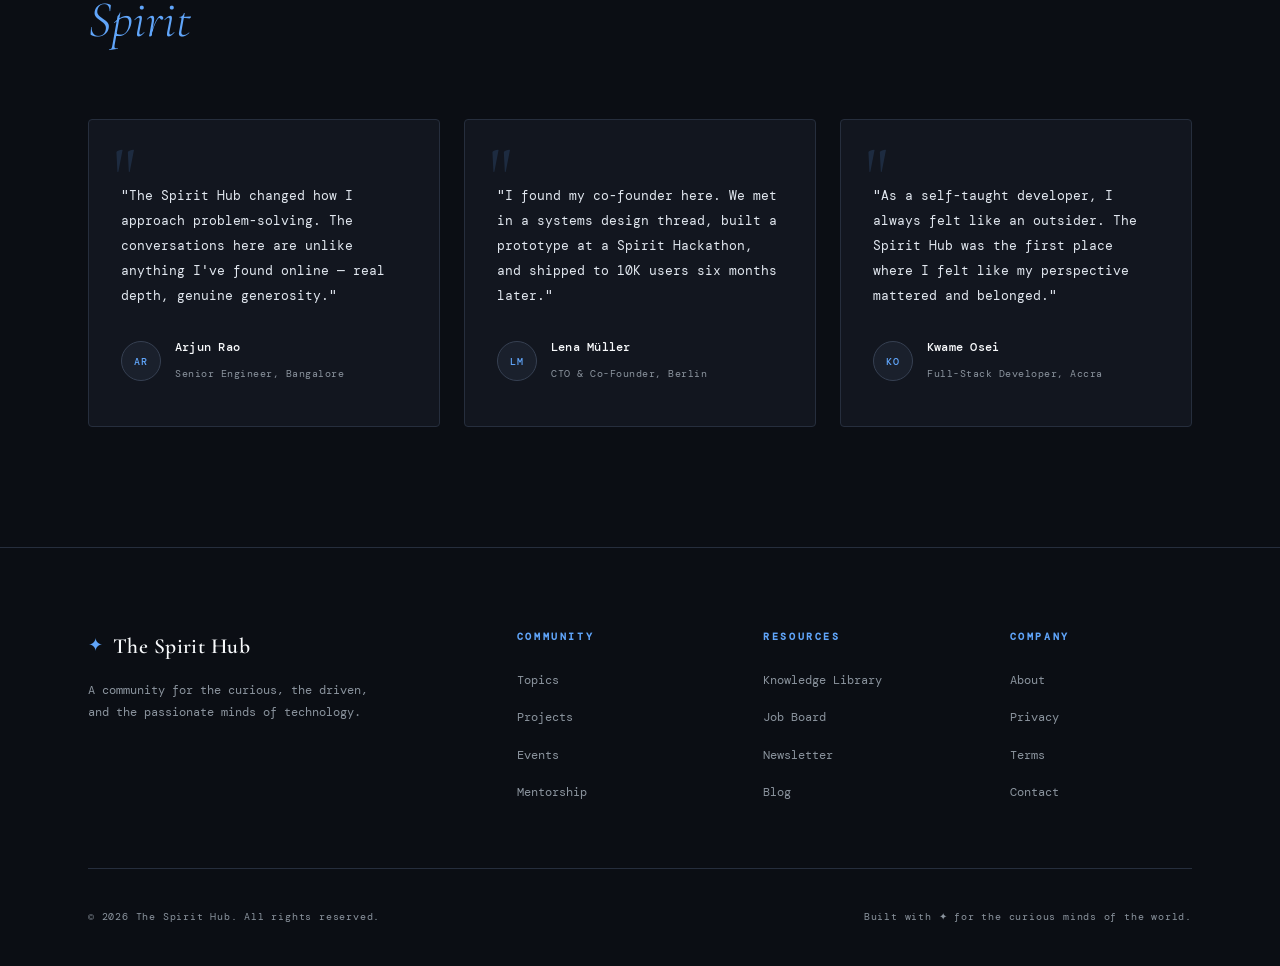
==== commit 1cd005a4: "fix join button error" ====
--- a/index.html
+++ b/index.html
@@ -71,7 +71,6 @@
         <li><a href="#events">Events</a></li>
         <li><a href="pages/members.html">Members</a></li>
         <li><a href="pages/news.html">News</a></li>
-        <li><a href="#cta">Join the Hub</a></li>
       </ul>
     </div>
   </header>
@@ -94,23 +93,26 @@
           Create together. Grow together.
         </p>
         <div class="hero-actions reveal-fade delay-3">
-          <div class="hero-join-mobile">
-            <a href="https://discord.gg/cWYKuwyRVv" target="_blank" rel="noopener"
-              class="btn-primary hero-join-link discord">
-              <svg width="18" height="18" viewBox="0 0 24 24" fill="currentColor">
-                <path
-                  d="M20.317 4.37a19.791 19.791 0 0 0-4.885-1.515.074.074 0 0 0-.079.037c-.21.375-.444.864-.608 1.25a18.27 18.27 0 0 0-5.487 0 12.64 12.64 0 0 0-.617-1.25.077.077 0 0 0-.079-.037A19.736 19.736 0 0 0 3.677 4.37a.07.07 0 0 0-.032.027C.533 9.046-.32 13.58.099 18.057a.082.082 0 0 0 .031.057 19.9 19.9 0 0 0 5.993 3.03.078.078 0 0 0 .084-.028c.462-.63.874-1.295 1.226-1.994a.076.076 0 0 0-.041-.106 13.107 13.107 0 0 1-1.872-.892.077.077 0 0 1-.008-.128 10.2 10.2 0 0 0 .372-.292.074.074 0 0 1 .077-.01c3.928 1.793 8.18 1.793 12.062 0a.074.074 0 0 1 .078.01c.12.098.246.198.373.292a.077.077 0 0 1-.006.127 12.299 12.299 0 0 1-1.873.892.077.077 0 0 0-.041.107c.36.698.772 1.362 1.225 1.993a.076.076 0 0 0 .084.028 19.839 19.839 0 0 0 6.002-3.03.077.077 0 0 0 .032-.054c.5-5.177-.838-9.674-3.549-13.66a.061.061 0 0 0-.031-.03zM8.02 15.33c-1.183 0-2.157-1.085-2.157-2.419 0-1.333.956-2.419 2.157-2.419 1.21 0 2.176 1.096 2.157 2.42 0 1.333-.956 2.418-2.157 2.418zm7.975 0c-1.183 0-2.157-1.085-2.157-2.419 0-1.333.955-2.419 2.157-2.419 1.21 0 2.176 1.096 2.157 2.42 0 1.333-.946 2.418-2.157 2.418z" />
-              </svg>
-              Join Discord
-            </a>
-            <a href="https://chat.whatsapp.com/JdigWiMbMeGJURqWG98sfW" target="_blank" rel="noopener"
-              class="btn-primary hero-join-link whatsapp">
-              <svg width="18" height="18" viewBox="0 0 24 24" fill="currentColor">
-                <path
-                  d="M17.472 14.382c-.297-.149-1.758-.867-2.03-.967-.273-.099-.471-.148-.67.15-.197.297-.767.966-.94 1.164-.173.199-.347.223-.644.075-.297-.15-1.255-.463-2.39-1.475-.883-.788-1.48-1.761-1.653-2.059-.173-.297-.018-.458.13-.606.134-.133.298-.347.446-.52.149-.174.198-.298.298-.497.099-.198.05-.371-.025-.52-.075-.149-.669-1.612-.916-2.207-.242-.579-.487-.5-.669-.51-.173-.008-.371-.01-.57-.01-.198 0-.52.074-.792.372-.272.297-1.04 1.016-1.04 2.479 0 1.462 1.065 2.875 1.213 3.074.149.198 2.096 3.2 5.077 4.487.709.306 1.262.489 1.694.625.712.227 1.36.195 1.871.118.571-.085 1.758-.719 2.006-1.413.248-.694.248-1.289.173-1.413-.074-.124-.272-.198-.57-.347m-5.421 7.403h-.004a9.87 9.87 0 0 1-5.031-1.378l-.361-.214-3.741.982.998-3.648-.235-.374a9.86 9.86 0 0 1-1.51-5.26c.001-5.45 4.436-9.884 9.888-9.884 2.64 0 5.122 1.03 6.988 2.898a9.825 9.825 0 0 1 2.893 6.994c-.003 5.45-4.437 9.884-9.885 9.884m8.413-18.297A11.815 11.815 0 0 0 12.05 0C5.495 0 .16 5.335.157 11.892c0 2.096.547 4.142 1.588 5.945L.057 24l6.305-1.654a11.882 11.882 0 0 0 5.683 1.448h.005c6.554 0 11.89-5.335 11.893-11.893a11.821 11.821 0 0 0-3.48-8.413z" />
-              </svg>
-              Join WhatsApp
-            </a>
+          <div class="join-wrapper hero-join-mobile" id="heroJoinWrapper">
+            <button class="btn-join" id="heroJoinBtn">Join the Hub</button>
+            <div class="join-dropdown" id="heroJoinDropdown">
+              <span class="join-dropdown-title">Join our community</span>
+              <a href="https://discord.gg/cWYKuwyRVv" target="_blank" rel="noopener" class="join-link discord">
+                <svg width="20" height="20" viewBox="0 0 24 24" fill="currentColor">
+                  <path
+                    d="M20.317 4.37a19.791 19.791 0 0 0-4.885-1.515.074.074 0 0 0-.079.037c-.21.375-.444.864-.608 1.25a18.27 18.27 0 0 0-5.487 0 12.64 12.64 0 0 0-.617-1.25.077.077 0 0 0-.079-.037A19.736 19.736 0 0 0 3.677 4.37a.07.07 0 0 0-.032.027C.533 9.046-.32 13.58.099 18.057a.082.082 0 0 0 .031.057 19.9 19.9 0 0 0 5.993 3.03.078.078 0 0 0 .084-.028c.462-.63.874-1.295 1.226-1.994a.076.076 0 0 0-.041-.106 13.107 13.107 0 0 1-1.872-.892.077.077 0 0 1-.008-.128 10.2 10.2 0 0 0 .372-.292.074.074 0 0 1 .077-.01c3.928 1.793 8.18 1.793 12.062 0a.074.074 0 0 1 .078.01c.12.098.246.198.373.292a.077.077 0 0 1-.006.127 12.299 12.299 0 0 1-1.873.892.077.077 0 0 0-.041.107c.36.698.772 1.362 1.225 1.993a.076.076 0 0 0 .084.028 19.839 19.839 0 0 0 6.002-3.03.077.077 0 0 0 .032-.054c.5-5.177-.838-9.674-3.549-13.66a.061.061 0 0 0-.031-.03zM8.02 15.33c-1.183 0-2.157-1.085-2.157-2.419 0-1.333.956-2.419 2.157-2.419 1.21 0 2.176 1.096 2.157 2.42 0 1.333-.956 2.418-2.157 2.418zm7.975 0c-1.183 0-2.157-1.085-2.157-2.419 0-1.333.955-2.419 2.157-2.419 1.21 0 2.176 1.096 2.157 2.42 0 1.333-.946 2.418-2.157 2.418z" />
+                </svg>
+                <span>Discord</span>
+              </a>
+              <a href="https://chat.whatsapp.com/JdigWiMbMeGJURqWG98sfW" target="_blank" rel="noopener"
+                class="join-link whatsapp">
+                <svg width="20" height="20" viewBox="0 0 24 24" fill="currentColor">
+                  <path
+                    d="M17.472 14.382c-.297-.149-1.758-.867-2.03-.967-.273-.099-.471-.148-.67.15-.197.297-.767.966-.94 1.164-.173.199-.347.223-.644.075-.297-.15-1.255-.463-2.39-1.475-.883-.788-1.48-1.761-1.653-2.059-.173-.297-.018-.458.13-.606.134-.133.298-.347.446-.52.149-.174.198-.298.298-.497.099-.198.05-.371-.025-.52-.075-.149-.669-1.612-.916-2.207-.242-.579-.487-.5-.669-.51-.173-.008-.371-.01-.57-.01-.198 0-.52.074-.792.372-.272.297-1.04 1.016-1.04 2.479 0 1.462 1.065 2.875 1.213 3.074.149.198 2.096 3.2 5.077 4.487.709.306 1.262.489 1.694.625.712.227 1.36.195 1.871.118.571-.085 1.758-.719 2.006-1.413.248-.694.248-1.289.173-1.413-.074-.124-.272-.198-.57-.347m-5.421 7.403h-.004a9.87 9.87 0 0 1-5.031-1.378l-.361-.214-3.741.982.998-3.648-.235-.374a9.86 9.86 0 0 1-1.51-5.26c.001-5.45 4.436-9.884 9.888-9.884 2.64 0 5.122 1.03 6.988 2.898a9.825 9.825 0 0 1 2.893 6.994c-.003 5.45-4.437 9.884-9.885 9.884m8.413-18.297A11.815 11.815 0 0 0 12.05 0C5.495 0 .16 5.335.157 11.892c0 2.096.547 4.142 1.588 5.945L.057 24l6.305-1.654a11.882 11.882 0 0 0 5.683 1.448h.005c6.554 0 11.89-5.335 11.893-11.893a11.821 11.821 0 0 0-3.48-8.413z" />
+                </svg>
+                <span>WhatsApp</span>
+              </a>
+            </div>
           </div>
           <a href="#about" class="btn-outline">Discover More ↓</a>
         </div>
--- a/style.css
+++ b/style.css
@@ -133,6 +133,10 @@
   .btn-outline {
     cursor: auto !important;
   }
+}
+
+.hero-join-mobile {
+  display: none;
 }
 
 /* ─── UTILITY ──────────────────────────────────────────────── */
@@ -2085,6 +2089,31 @@
   }
 }
 
+.hero-join-mobile {
+  display: block;
+  position: relative;
+  width: 100%;
+}
+
+.hero-join-mobile .btn-join {
+  display: block;
+  width: 100%;
+  margin-bottom: 12px;
+}
+
+.hero-join-mobile .join-dropdown {
+  width: 100%;
+  right: auto;
+  left: 0;
+  top: calc(100% - 4px);
+}
+
+.hero-join-mobile .join-dropdown::before {
+  left: 24px;
+  right: auto;
+}
+
+
 @media (max-width: 480px) {
   .topics-grid {
     grid-template-columns: 1fr 1fr;
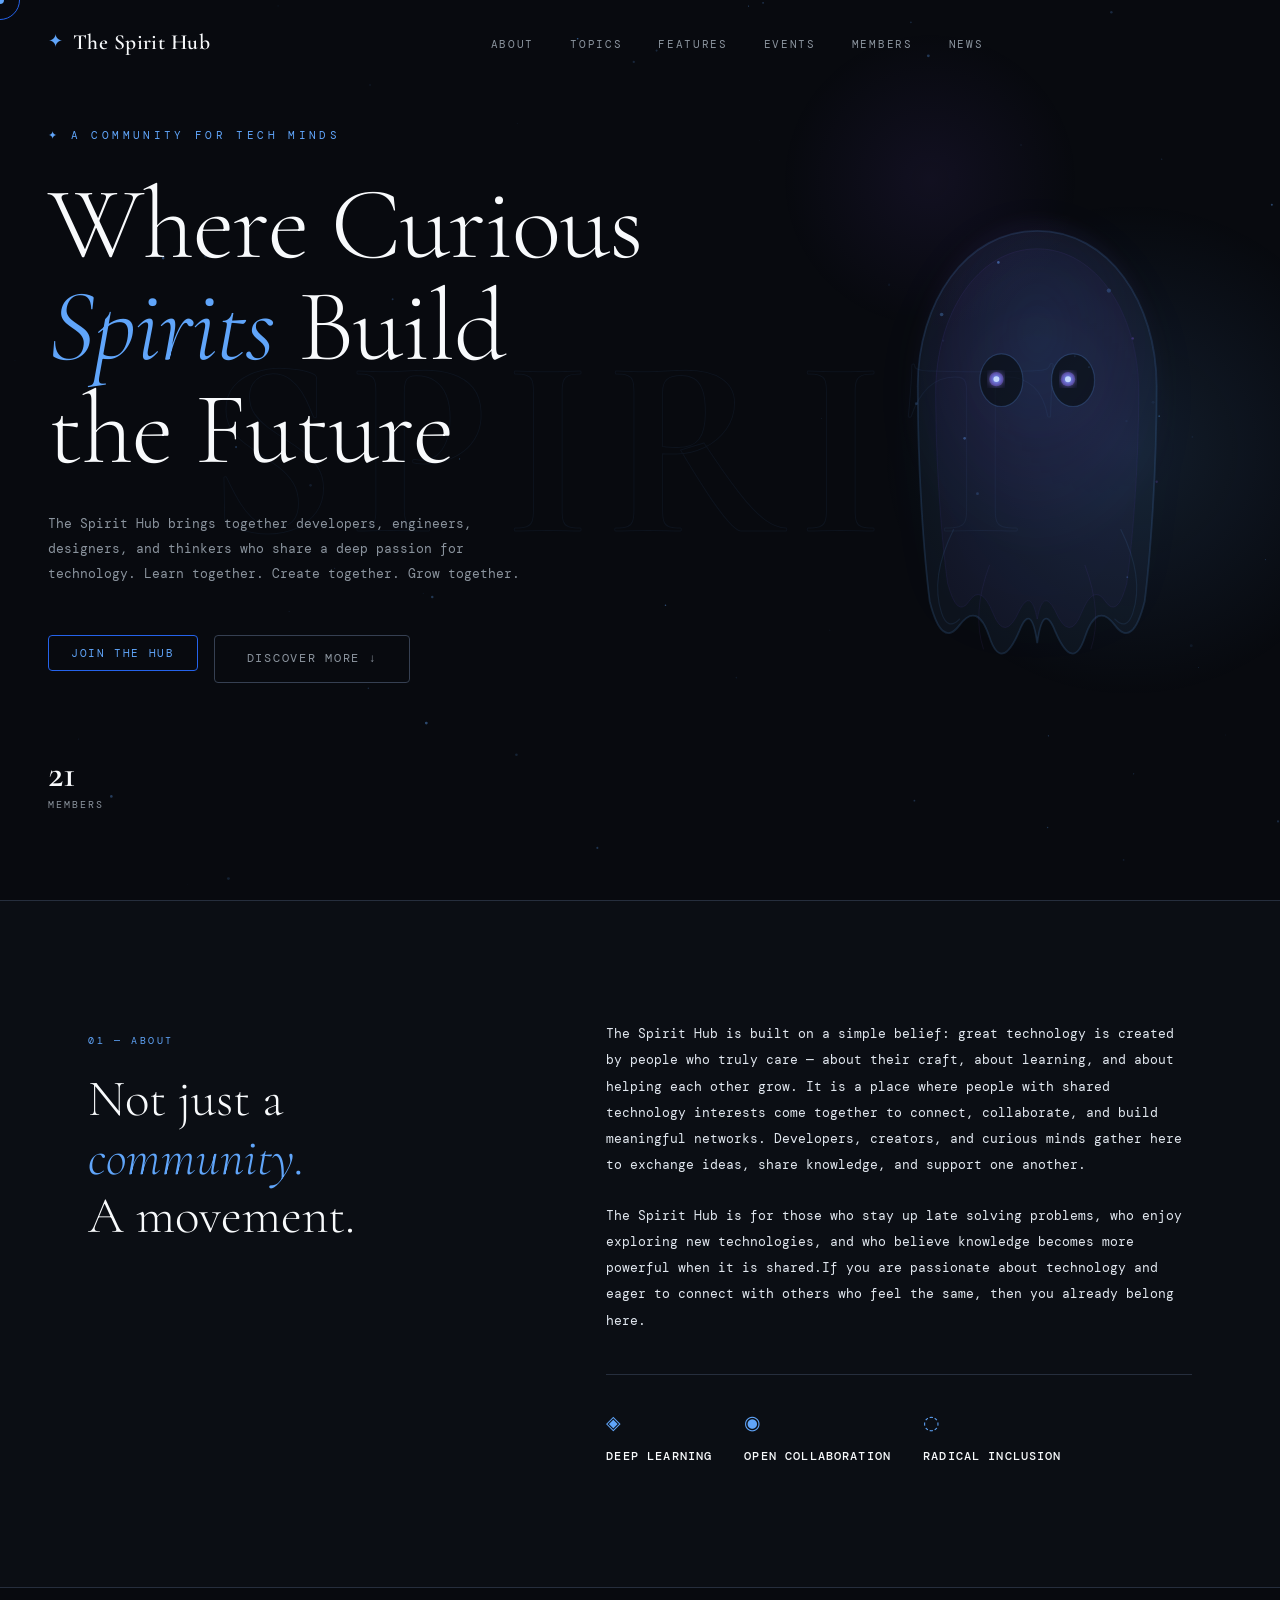
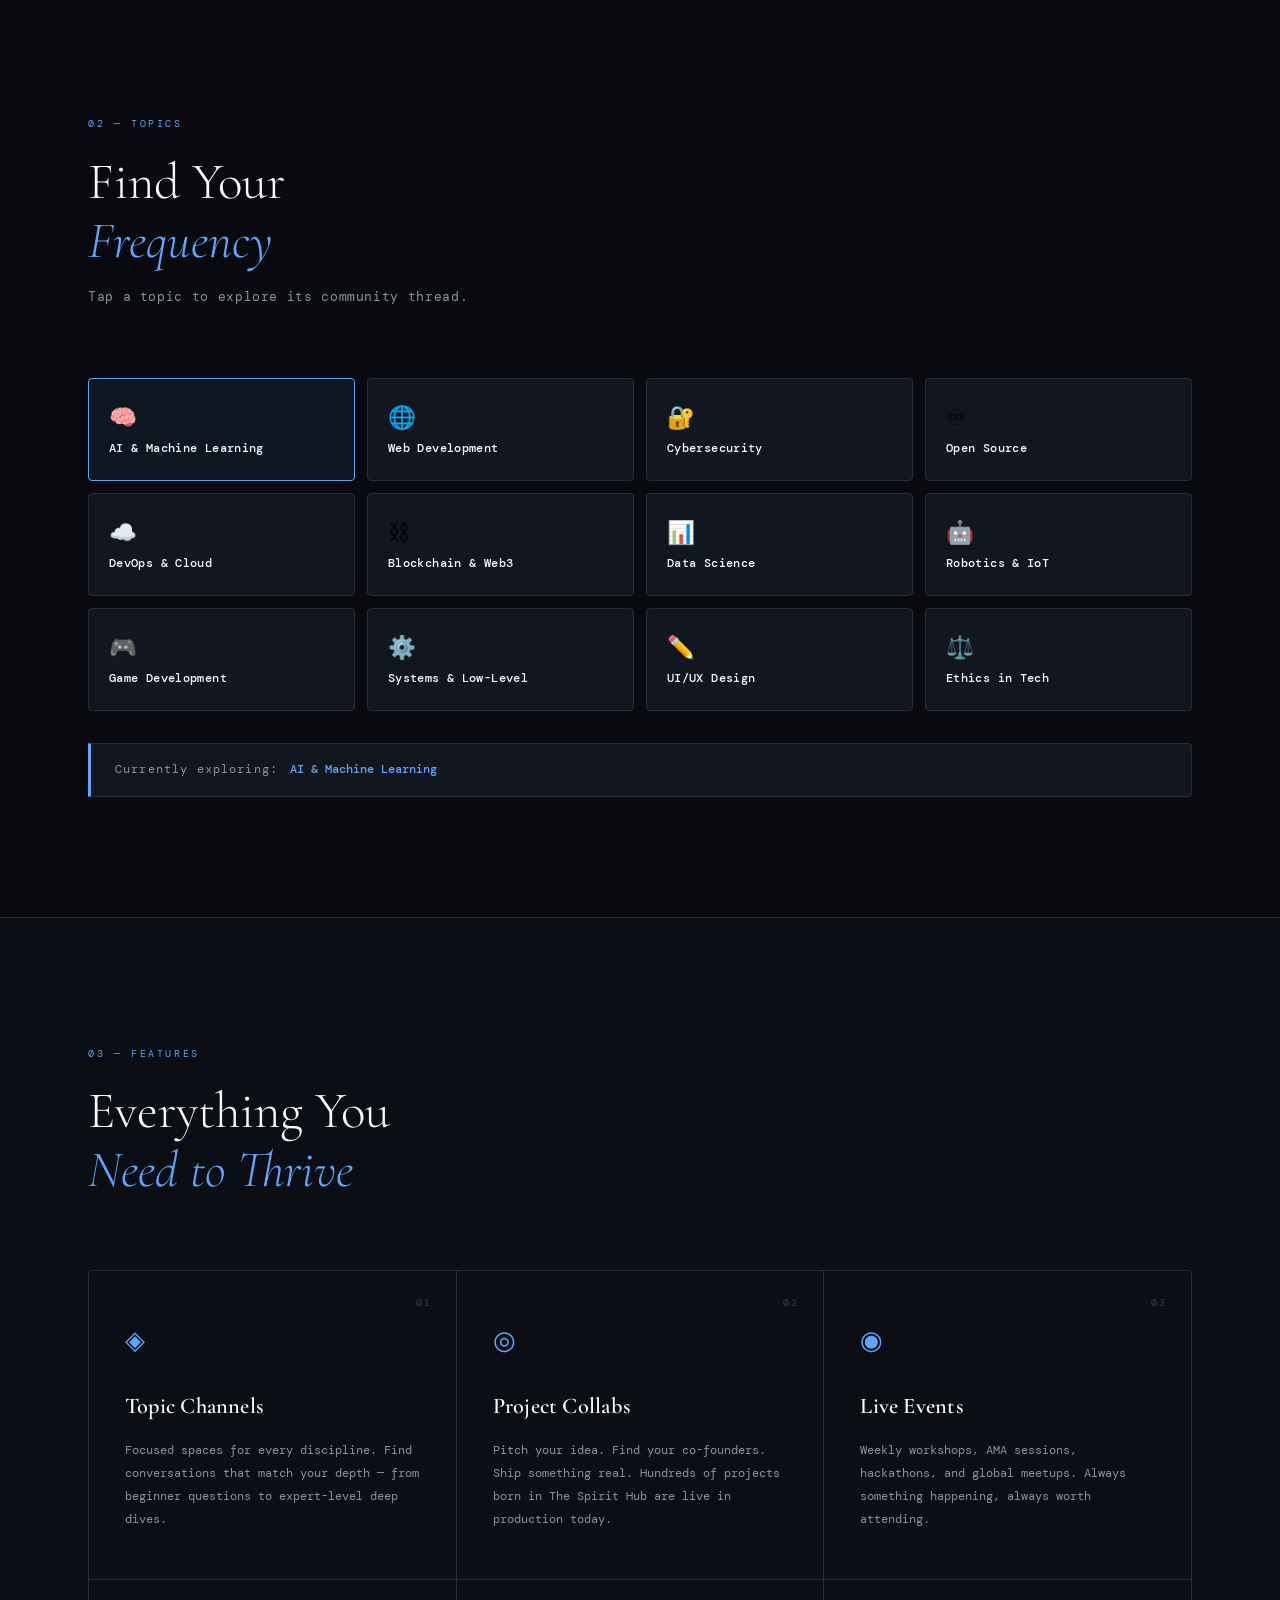
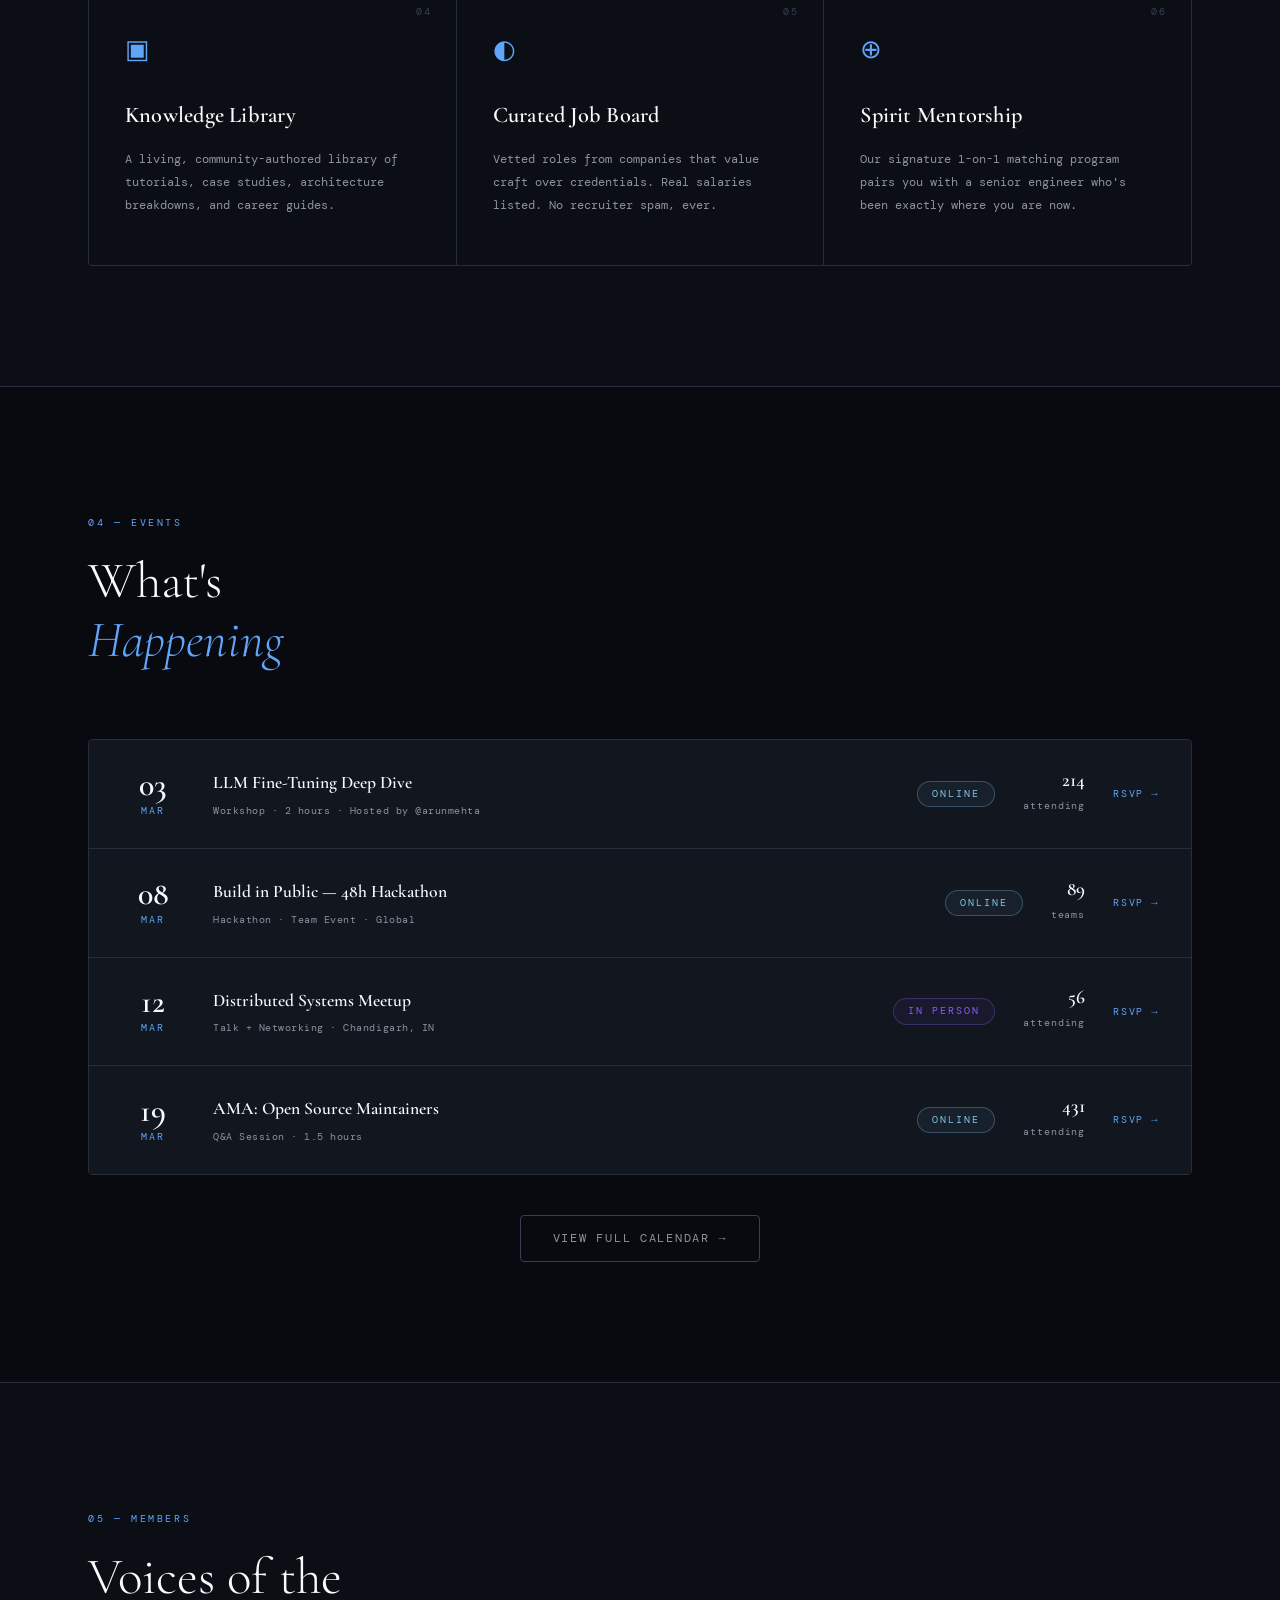
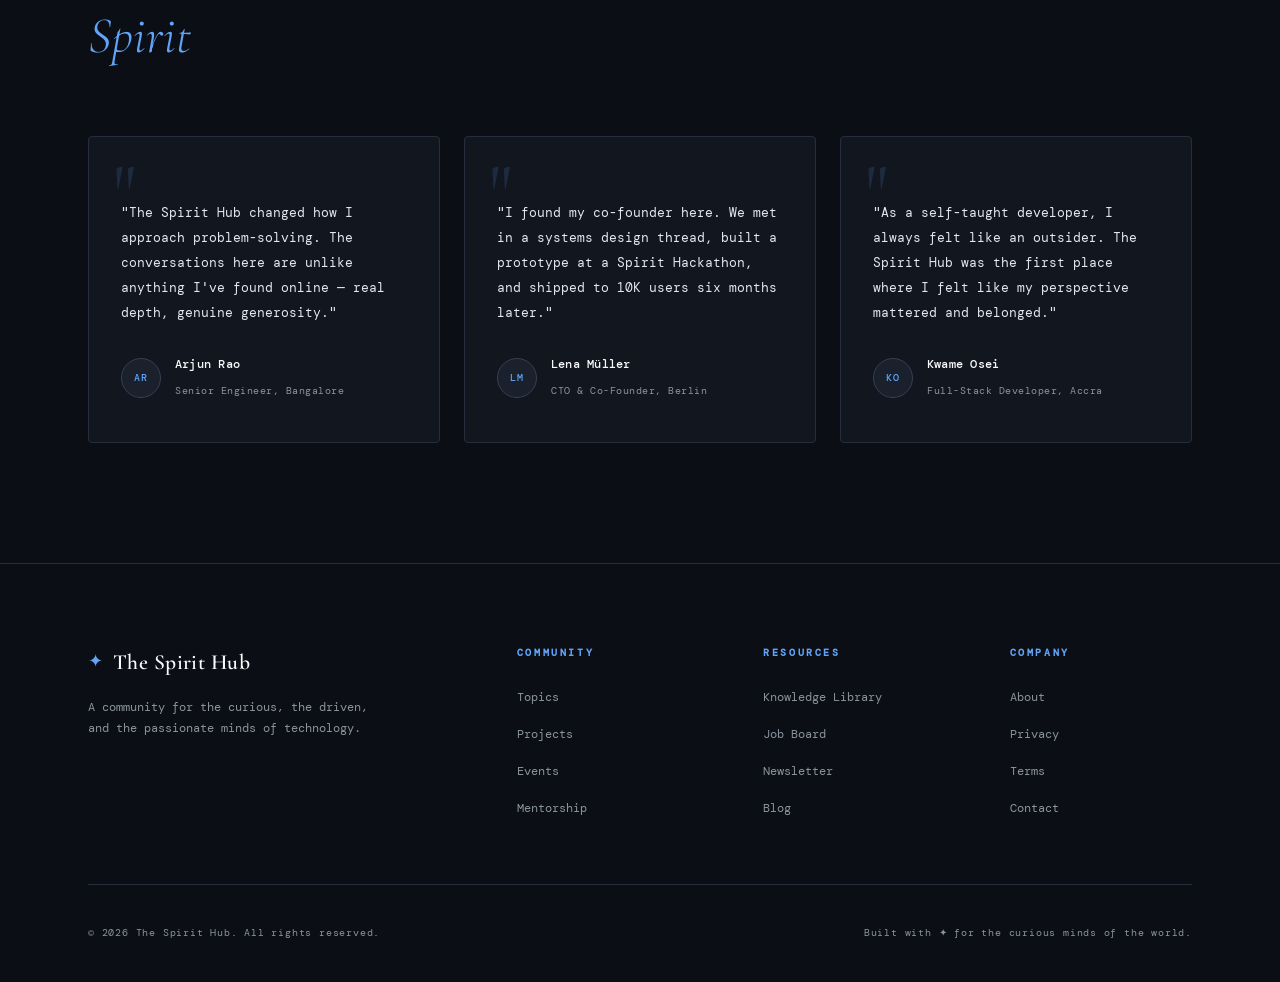
==== commit cc256f6e: "make some changes in code" ====
--- a/index.html
+++ b/index.html
@@ -264,11 +264,13 @@
             <h2 class="section-title">Not just a<br /><em>community.</em><br />A movement.</h2>
           </div>
           <div class="about-right reveal-right">
-            <p>The Spirit Hub was born from a simple belief: the best technology is built by people who deeply care —
-              about craft, about each other, and about what they're creating for the world.</p>
-            <p>We're a gathering place for the restless minds who debug at midnight, who read RFCs for fun, who
-              open-source their best work because knowledge should be free. If that sounds like you, you're already one
-              of us.</p>
+            <p>The Spirit Hub is built on a simple belief: great technology is created by people who truly care — about
+              their craft, about learning, and about helping each other grow. It is a place where people with shared
+              technology interests come together to connect, collaborate, and build meaningful networks. Developers,
+              creators, and curious minds gather here to exchange ideas, share knowledge, and support one another.</p>
+            <p>The Spirit Hub is for those who stay up late solving problems, who enjoy exploring new technologies, and
+              who believe knowledge becomes more powerful when it is shared.If you are passionate about technology and
+              eager to connect with others who feel the same, then you already belong here.</p>
             <div class="about-pillars">
               <div class="pillar">
                 <span class="pillar-icon">◈</span>
@@ -300,62 +302,62 @@
           <button class="topic-card active" data-topic="AI & Machine Learning">
             <span class="topic-icon">🧠</span>
             <span class="topic-name">AI & Machine Learning</span>
-            <span class="topic-count">3.2K members</span>
+
           </button>
           <button class="topic-card" data-topic="Web Development">
             <span class="topic-icon">🌐</span>
             <span class="topic-name">Web Development</span>
-            <span class="topic-count">4.1K members</span>
+
           </button>
           <button class="topic-card" data-topic="Cybersecurity">
             <span class="topic-icon">🔐</span>
             <span class="topic-name">Cybersecurity</span>
-            <span class="topic-count">1.8K members</span>
+
           </button>
           <button class="topic-card" data-topic="Open Source">
             <span class="topic-icon">♾</span>
             <span class="topic-name">Open Source</span>
-            <span class="topic-count">2.5K members</span>
+
           </button>
           <button class="topic-card" data-topic="DevOps & Cloud">
             <span class="topic-icon">☁️</span>
             <span class="topic-name">DevOps & Cloud</span>
-            <span class="topic-count">2.0K members</span>
+
           </button>
           <button class="topic-card" data-topic="Blockchain & Web3">
             <span class="topic-icon">⛓</span>
             <span class="topic-name">Blockchain & Web3</span>
-            <span class="topic-count">980 members</span>
+
           </button>
           <button class="topic-card" data-topic="Data Science">
             <span class="topic-icon">📊</span>
             <span class="topic-name">Data Science</span>
-            <span class="topic-count">1.6K members</span>
+
           </button>
           <button class="topic-card" data-topic="Robotics & IoT">
             <span class="topic-icon">🤖</span>
             <span class="topic-name">Robotics & IoT</span>
-            <span class="topic-count">740 members</span>
+
           </button>
           <button class="topic-card" data-topic="Game Development">
             <span class="topic-icon">🎮</span>
             <span class="topic-name">Game Development</span>
-            <span class="topic-count">1.1K members</span>
+
           </button>
           <button class="topic-card" data-topic="Systems & Low-Level">
             <span class="topic-icon">⚙️</span>
             <span class="topic-name">Systems & Low-Level</span>
-            <span class="topic-count">890 members</span>
+
           </button>
           <button class="topic-card" data-topic="UI/UX Design">
             <span class="topic-icon">✏️</span>
             <span class="topic-name">UI/UX Design</span>
-            <span class="topic-count">1.4K members</span>
+
           </button>
           <button class="topic-card" data-topic="Ethics in Tech">
             <span class="topic-icon">⚖️</span>
             <span class="topic-name">Ethics in Tech</span>
-            <span class="topic-count">620 members</span>
+
           </button>
         </div>
         <div class="topic-preview reveal-fade delay-2" id="topicPreview">
--- a/style.css
+++ b/style.css
@@ -136,7 +136,19 @@
 }
 
 .hero-join-mobile {
-  display: none;
+  position: relative;
+  width: auto;
+}
+
+.hero-join-mobile .btn-join {
+  display: inline-block;
+}
+
+.hero-join-mobile .join-dropdown {
+  width: 220px;
+  right: auto;
+  left: 0;
+  top: calc(100% + 14px);
 }
 
 /* ─── UTILITY ──────────────────────────────────────────────── */
@@ -316,6 +328,11 @@
 }
 
 /* ─── JOIN DROPDOWN ────────────────────────────────────────── */
+/* Navigation Join Wrapper (Hidden as per user request to favor hero CTA) */
+.site-header .join-wrapper {
+  display: none !important;
+}
+
 .join-wrapper {
   position: relative;
 }
@@ -2089,28 +2106,26 @@
   }
 }
 
-.hero-join-mobile {
-  display: block;
-  position: relative;
-  width: 100%;
-}
-
-.hero-join-mobile .btn-join {
-  display: block;
-  width: 100%;
-  margin-bottom: 12px;
-}
-
-.hero-join-mobile .join-dropdown {
-  width: 100%;
-  right: auto;
-  left: 0;
-  top: calc(100% - 4px);
-}
-
-.hero-join-mobile .join-dropdown::before {
-  left: 24px;
-  right: auto;
+@media (max-width: 768px) {
+  .hero-join-mobile {
+    width: 100%;
+  }
+
+  .hero-join-mobile .btn-join {
+    display: block;
+    width: 100%;
+    margin-bottom: 12px;
+  }
+
+  .hero-join-mobile .join-dropdown {
+    width: 100%;
+    top: calc(100% - 4px);
+  }
+
+  .hero-join-mobile .join-dropdown::before {
+    left: 24px;
+    right: auto;
+  }
 }
 
 
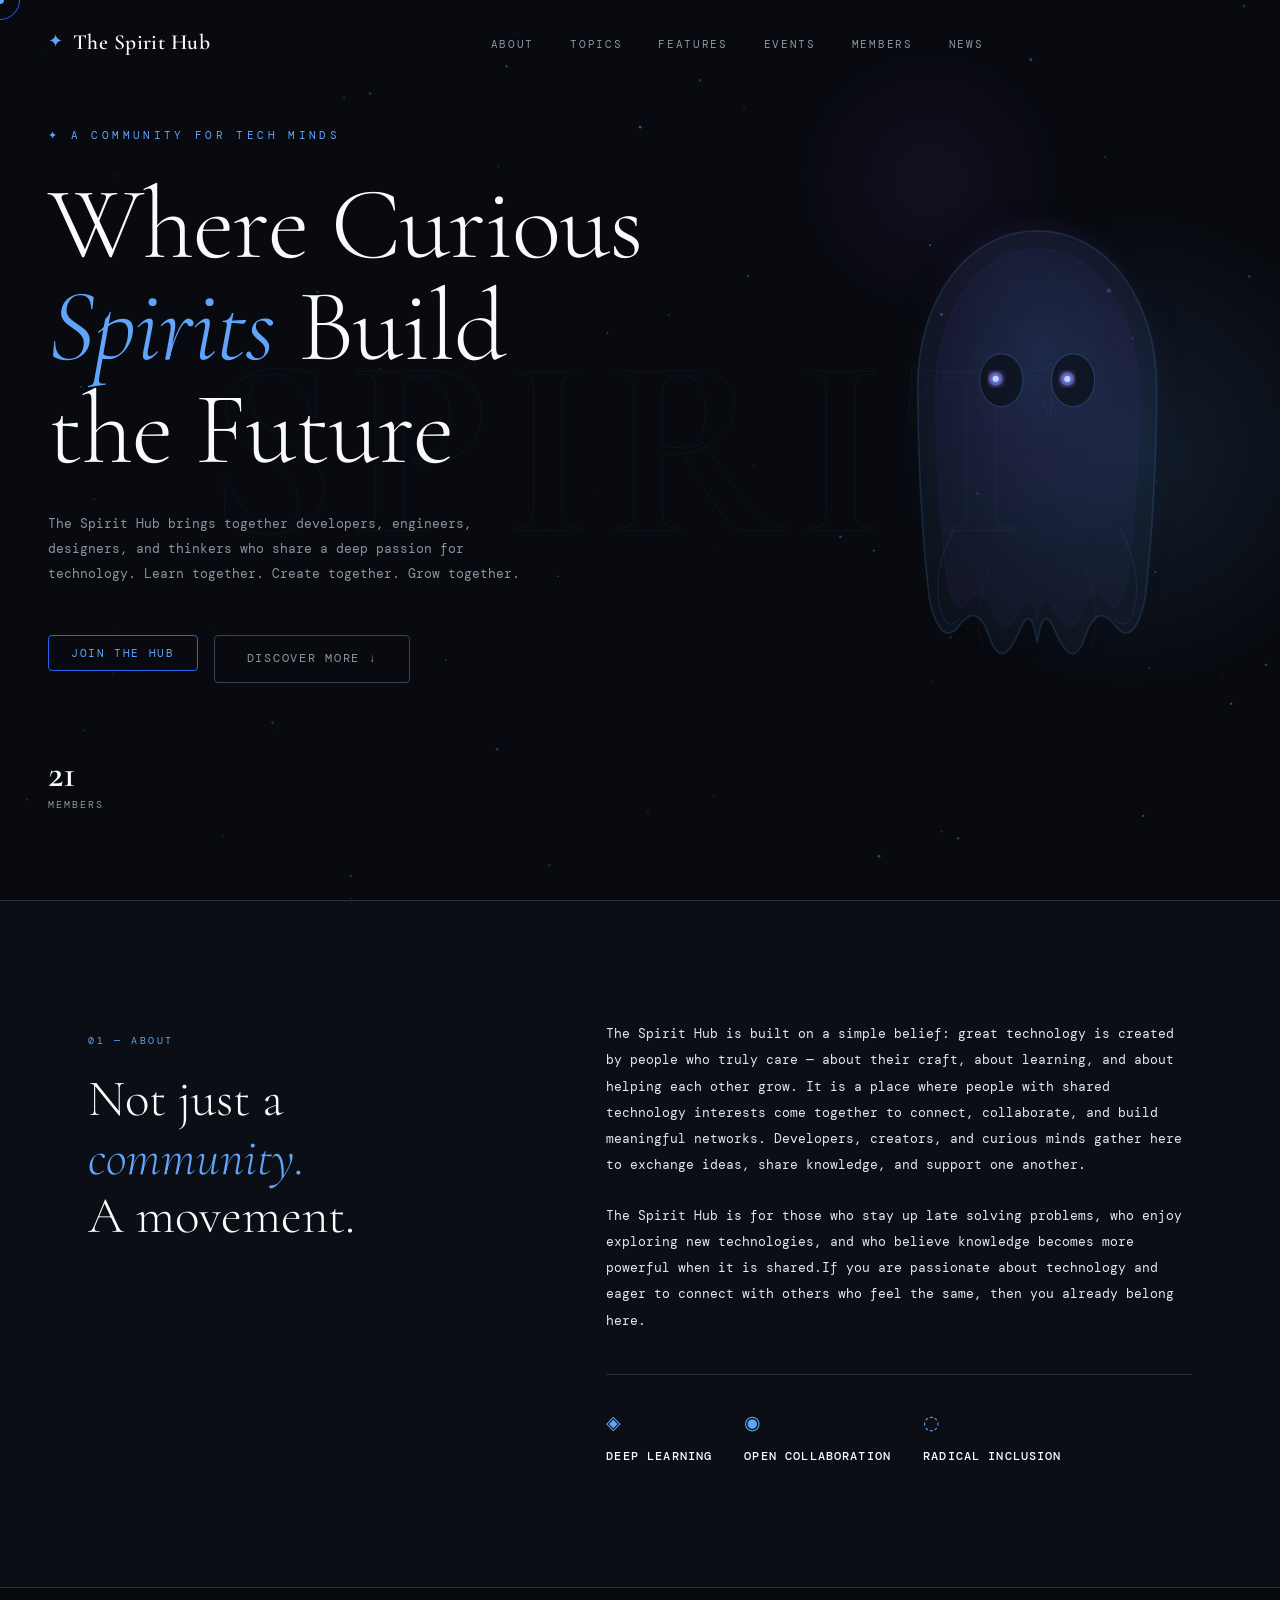
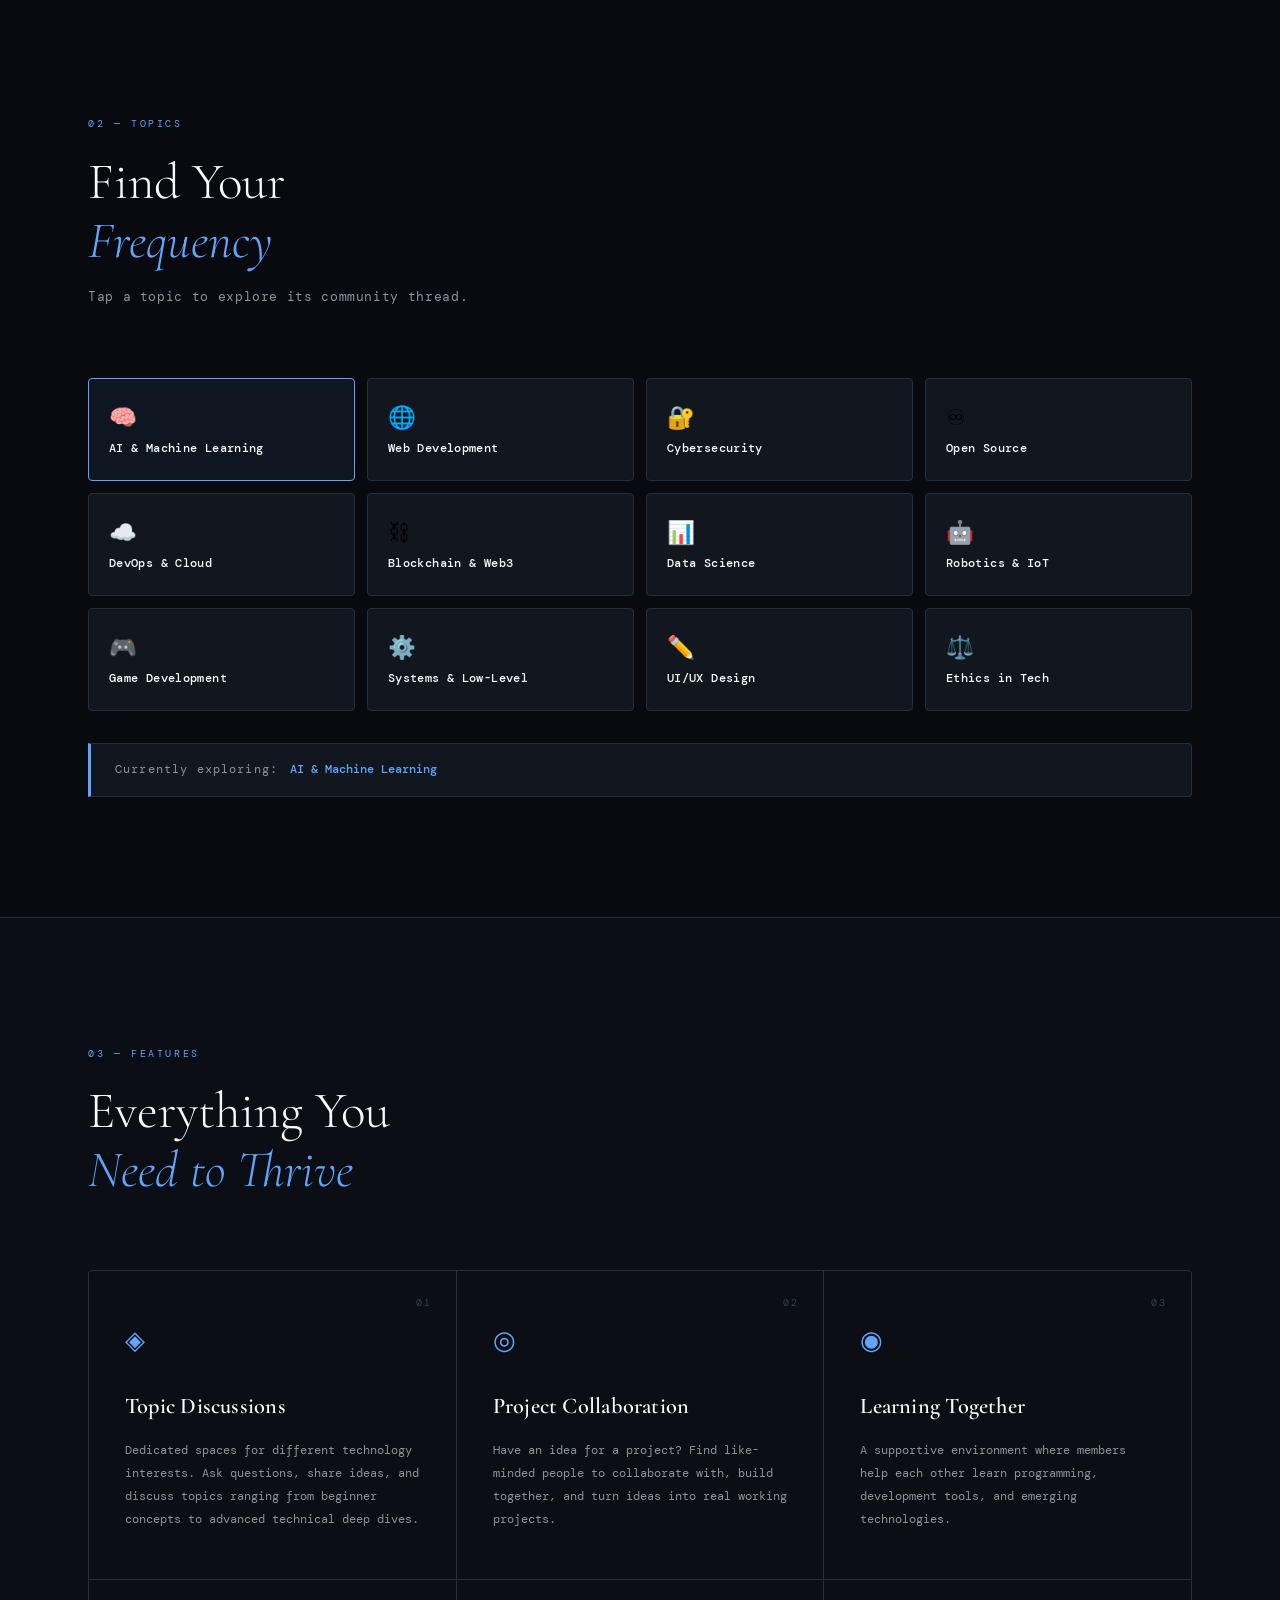
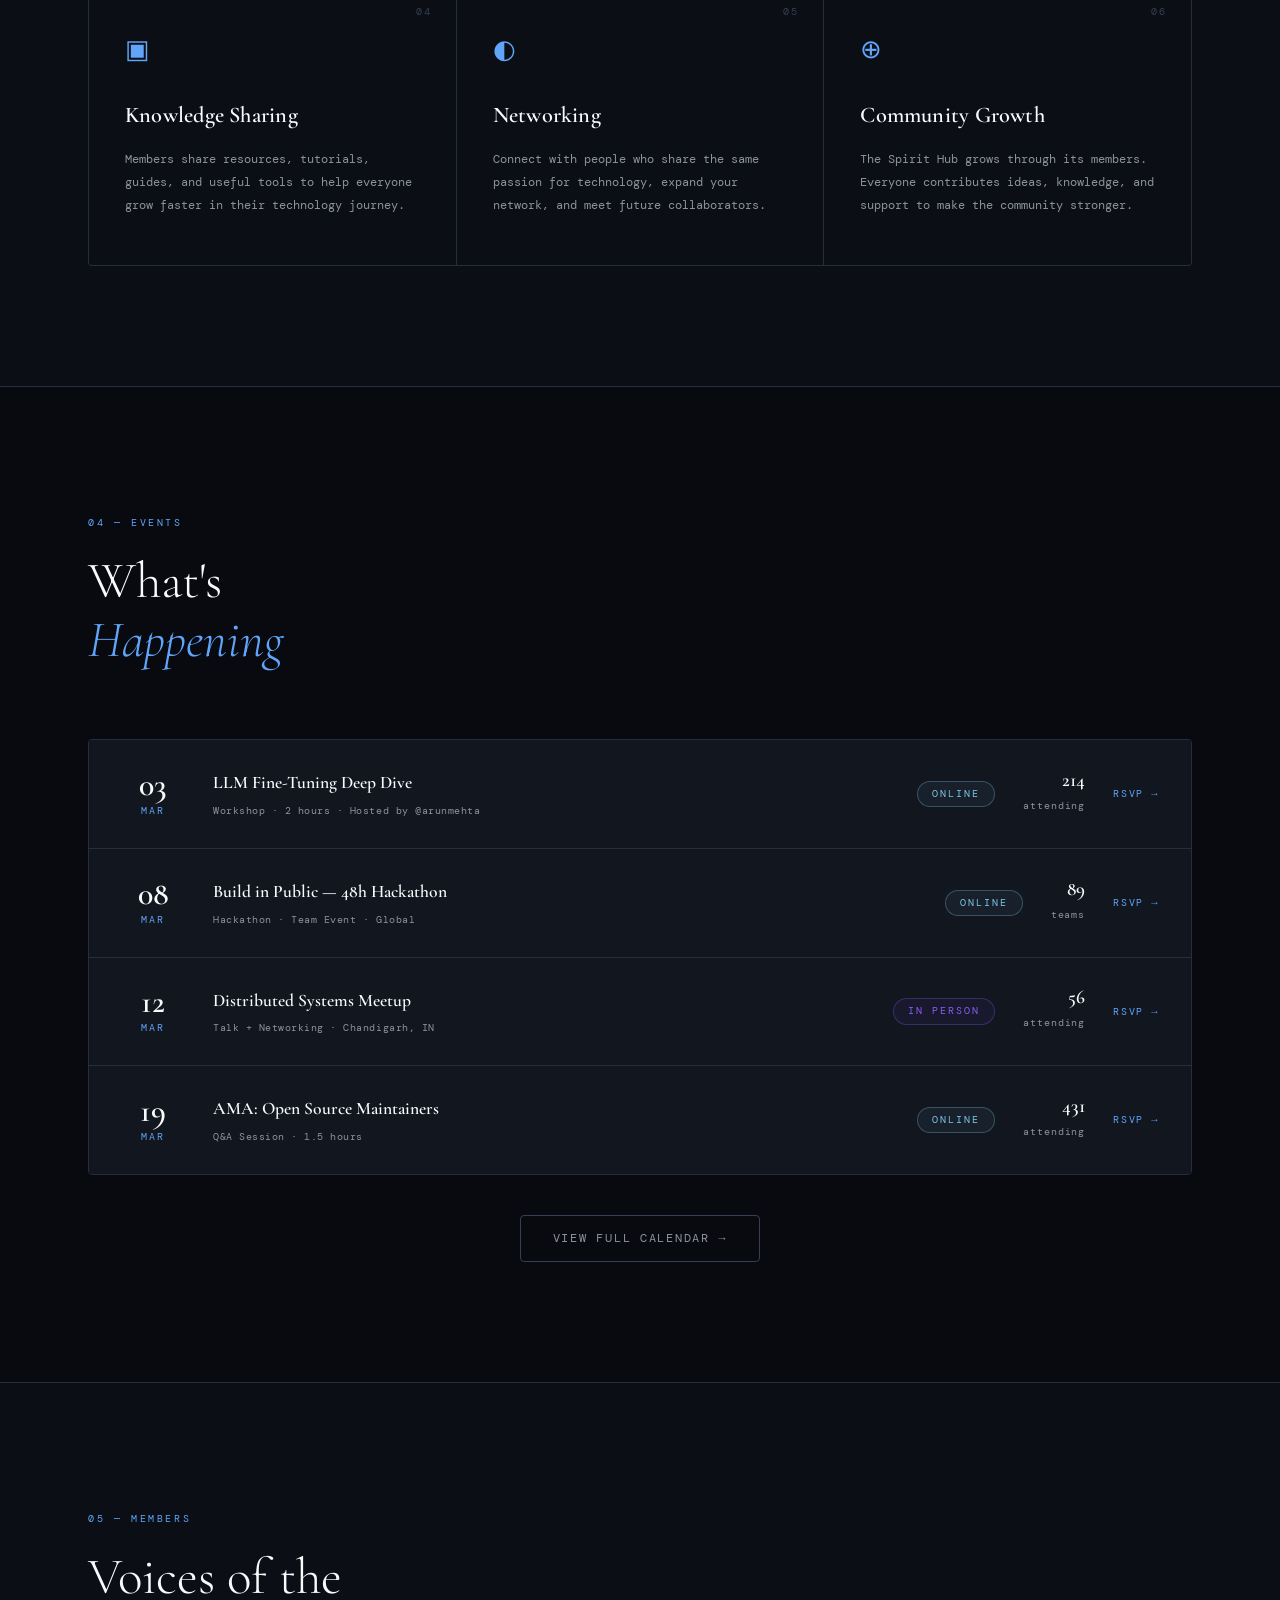
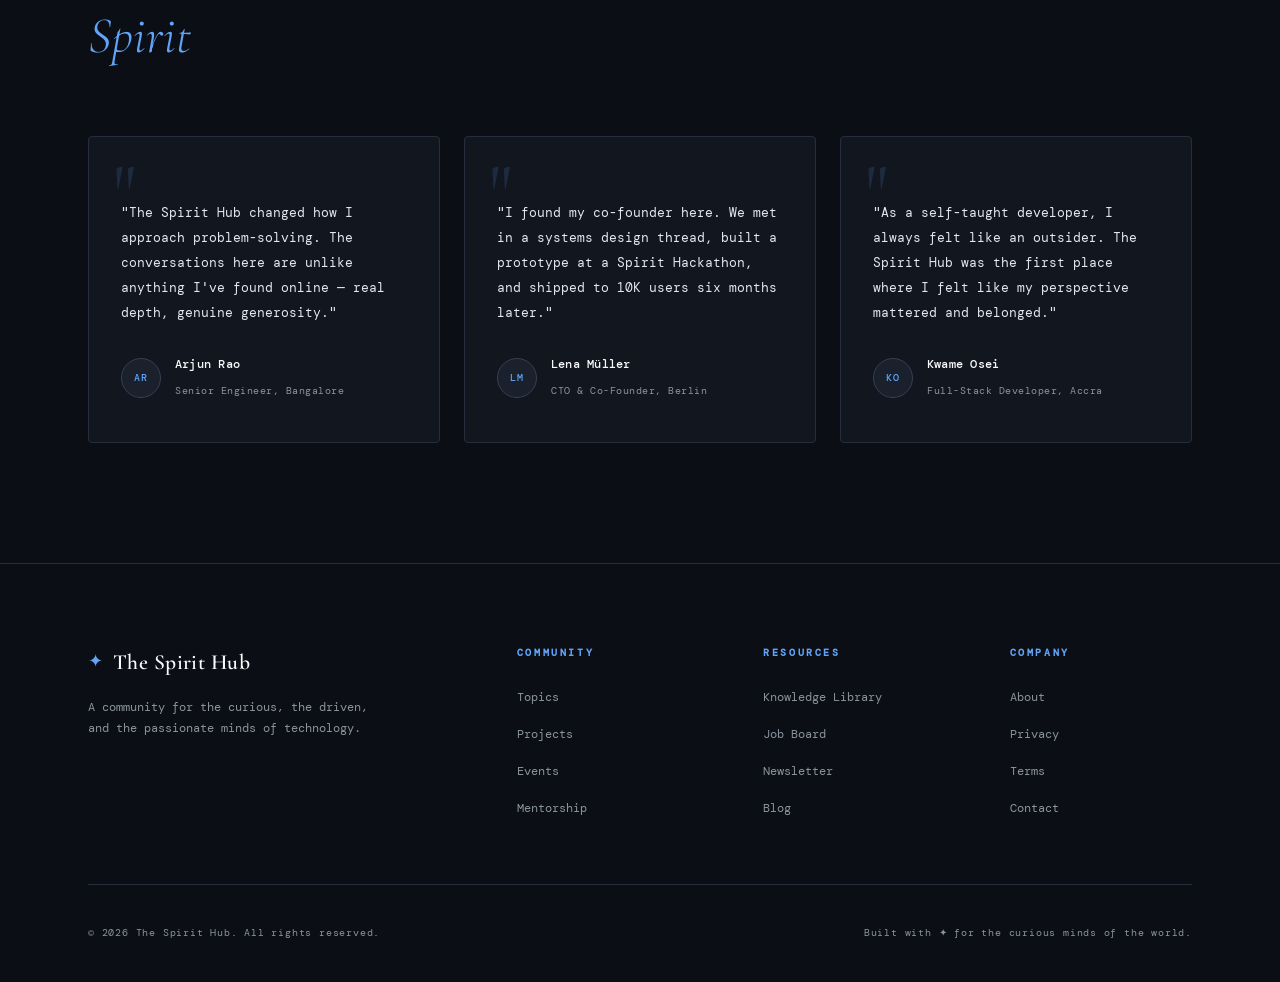
==== commit ad31b09b: "fixed some bugs" ====
--- a/index.html
+++ b/index.html
@@ -378,44 +378,49 @@
           <div class="feature-card reveal-up delay-1">
             <div class="feature-number">01</div>
             <div class="feature-icon-wrap">◈</div>
-            <h3>Topic Channels</h3>
-            <p>Focused spaces for every discipline. Find conversations that match your depth — from beginner questions
-              to expert-level deep dives.</p>
-          </div>
+            <h3>Topic Discussions</h3>
+            <p>Dedicated spaces for different technology interests. Ask questions, share ideas, and discuss topics
+              ranging from beginner concepts to advanced technical deep dives.</p>
+          </div>
+
           <div class="feature-card reveal-up delay-2">
             <div class="feature-number">02</div>
             <div class="feature-icon-wrap">◎</div>
-            <h3>Project Collabs</h3>
-            <p>Pitch your idea. Find your co-founders. Ship something real. Hundreds of projects born in The Spirit Hub
-              are live in production today.</p>
-          </div>
+            <h3>Project Collaboration</h3>
+            <p>Have an idea for a project? Find like-minded people to collaborate with, build together, and turn ideas
+              into real working projects.</p>
+          </div>
+
           <div class="feature-card reveal-up delay-3">
             <div class="feature-number">03</div>
             <div class="feature-icon-wrap">◉</div>
-            <h3>Live Events</h3>
-            <p>Weekly workshops, AMA sessions, hackathons, and global meetups. Always something happening, always worth
-              attending.</p>
-          </div>
+            <h3>Learning Together</h3>
+            <p>A supportive environment where members help each other learn programming, development tools, and emerging
+              technologies.</p>
+          </div>
+
           <div class="feature-card reveal-up delay-1">
             <div class="feature-number">04</div>
             <div class="feature-icon-wrap">▣</div>
-            <h3>Knowledge Library</h3>
-            <p>A living, community-authored library of tutorials, case studies, architecture breakdowns, and career
-              guides.</p>
-          </div>
+            <h3>Knowledge Sharing</h3>
+            <p>Members share resources, tutorials, guides, and useful tools to help everyone grow faster in their
+              technology journey.</p>
+          </div>
+
           <div class="feature-card reveal-up delay-2">
             <div class="feature-number">05</div>
             <div class="feature-icon-wrap">◐</div>
-            <h3>Curated Job Board</h3>
-            <p>Vetted roles from companies that value craft over credentials. Real salaries listed. No recruiter spam,
-              ever.</p>
-          </div>
+            <h3>Networking</h3>
+            <p>Connect with people who share the same passion for technology, expand your network, and meet future
+              collaborators.</p>
+          </div>
+
           <div class="feature-card reveal-up delay-3">
             <div class="feature-number">06</div>
             <div class="feature-icon-wrap">⊕</div>
-            <h3>Spirit Mentorship</h3>
-            <p>Our signature 1-on-1 matching program pairs you with a senior engineer who's been exactly where you are
-              now.</p>
+            <h3>Community Growth</h3>
+            <p>The Spirit Hub grows through its members. Everyone contributes ideas, knowledge, and support to make the
+              community stronger.</p>
           </div>
         </div>
       </div>
--- a/style.css
+++ b/style.css
@@ -1682,6 +1682,16 @@
   color: var(--muted);
   margin-bottom: 24px;
   flex: 1;
+  display: -webkit-box;
+  -webkit-line-clamp: 2;
+  -webkit-box-orient: vertical;
+  overflow: hidden;
+  transition: all 0.3s ease;
+}
+
+.member-bio.expanded {
+  -webkit-line-clamp: unset;
+  overflow: visible;
 }
 
 .member-link {
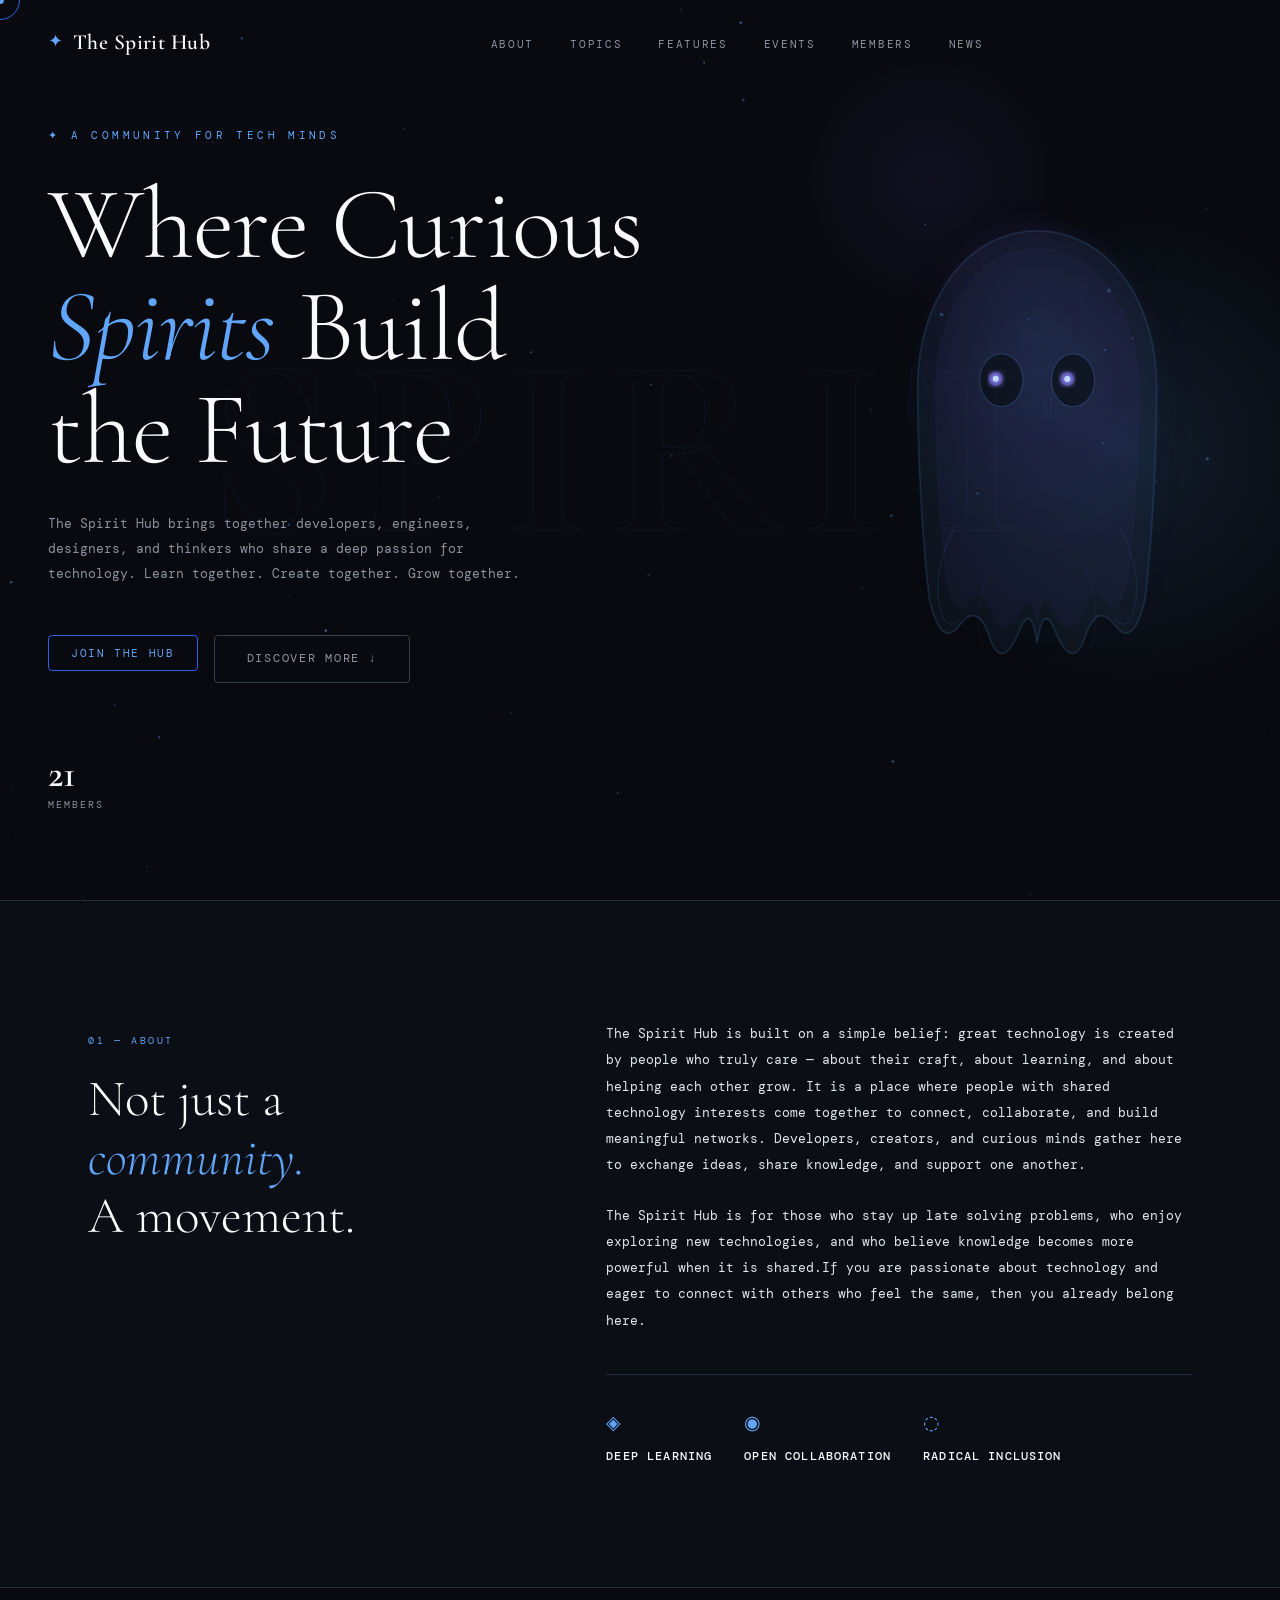
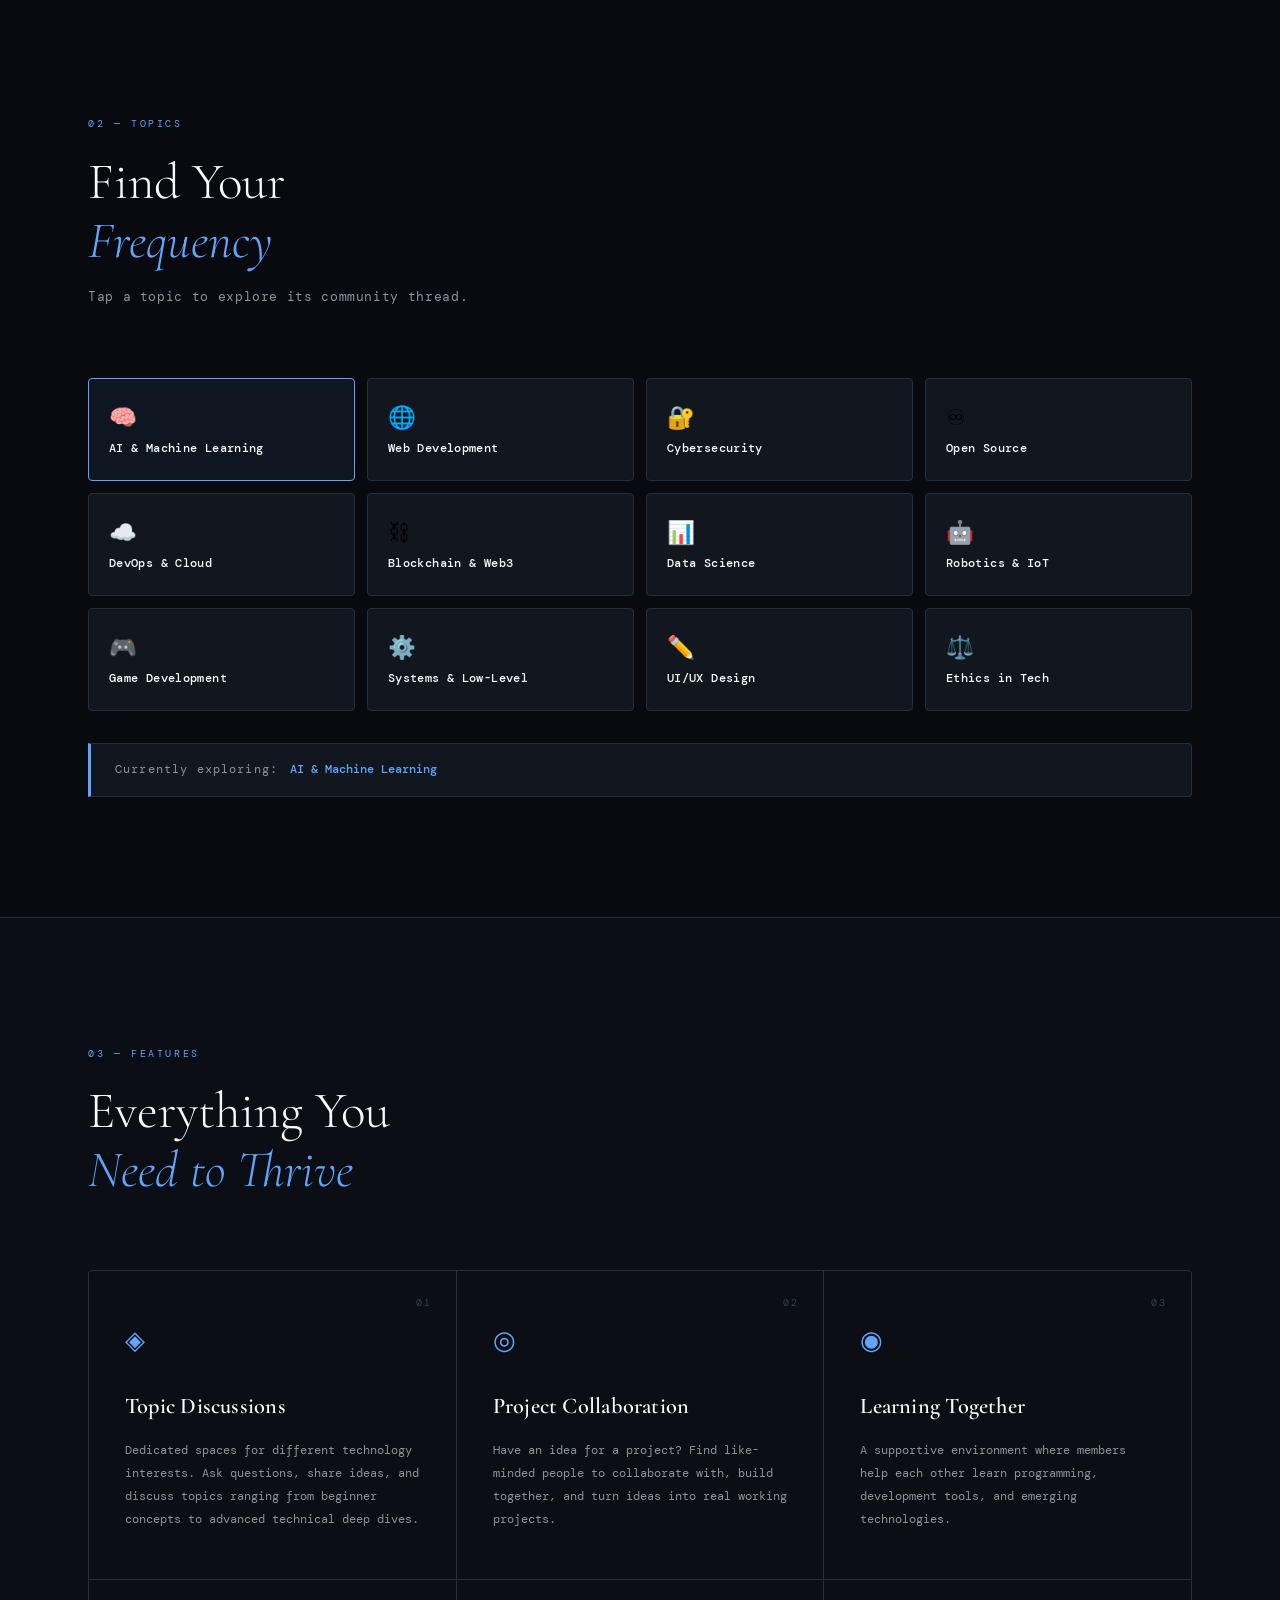
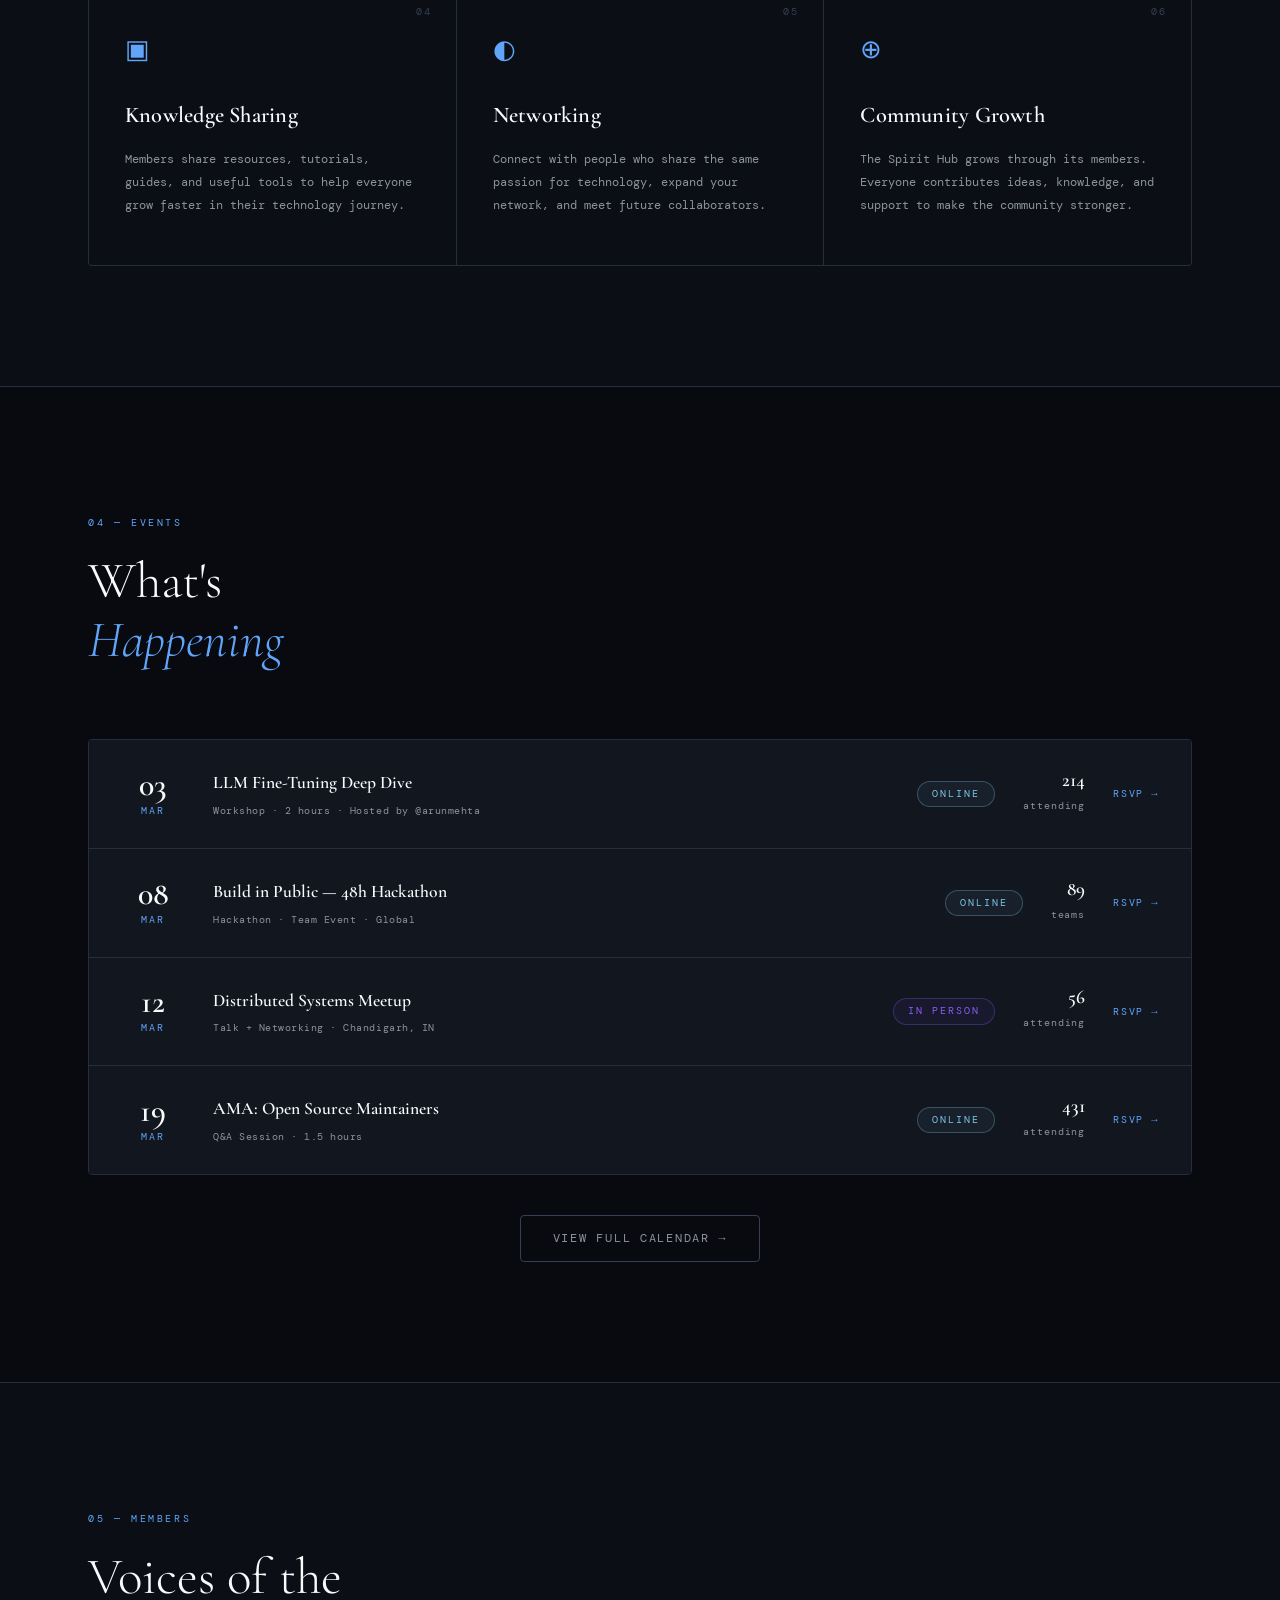
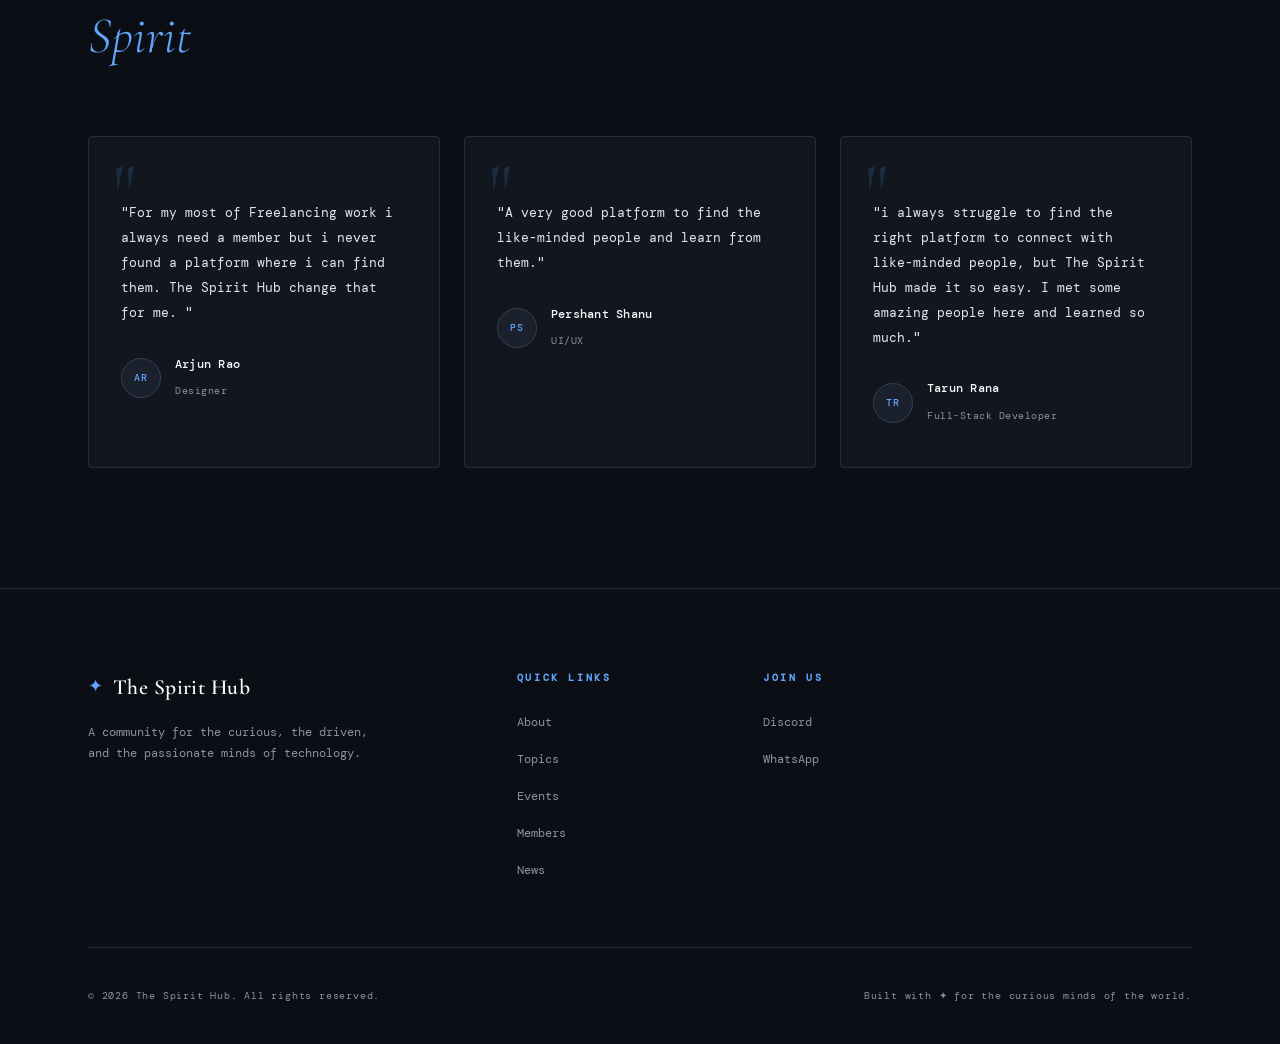
==== commit 06d3257e: "fix the footer" ====
--- a/index.html
+++ b/index.html
@@ -514,35 +514,34 @@
         </div>
         <div class="testimonials-grid">
           <div class="testimonial reveal-up delay-1">
-            <p>"The Spirit Hub changed how I approach problem-solving. The conversations here are unlike anything I've
-              found online — real depth, genuine generosity."</p>
+            <p>"For my most of Freelancing work i always need a member but i never found a platform where i can find
+              them. The Spirit Hub change that for me. "</p>
             <div class="testimonial-author">
               <div class="author-avatar">AR</div>
               <div>
                 <strong>Arjun Rao</strong>
-                <span>Senior Engineer, Bangalore</span>
+                <span>Designer</span>
               </div>
             </div>
           </div>
           <div class="testimonial reveal-up delay-2">
-            <p>"I found my co-founder here. We met in a systems design thread, built a prototype at a Spirit Hackathon,
-              and shipped to 10K users six months later."</p>
+            <p>"A very good platform to find the like-minded people and learn from them."</p>
             <div class="testimonial-author">
-              <div class="author-avatar">LM</div>
+              <div class="author-avatar">PS</div>
               <div>
-                <strong>Lena Müller</strong>
-                <span>CTO & Co-Founder, Berlin</span>
+                <strong>Pershant Shanu</strong>
+                <span>UI/UX</span>
               </div>
             </div>
           </div>
           <div class="testimonial reveal-up delay-3">
-            <p>"As a self-taught developer, I always felt like an outsider. The Spirit Hub was the first place where I
-              felt like my perspective mattered and belonged."</p>
+            <p>"i always struggle to find the right platform to connect with like-minded people, but The Spirit Hub
+              made it so easy. I met some amazing people here and learned so much."</p>
             <div class="testimonial-author">
-              <div class="author-avatar">KO</div>
+              <div class="author-avatar">TR</div>
               <div>
-                <strong>Kwame Osei</strong>
-                <span>Full-Stack Developer, Accra</span>
+                <strong>Tarun Rana</strong>
+                <span>Full-Stack Developer</span>
               </div>
             </div>
           </div>
@@ -566,30 +565,21 @@
           <p>A community for the curious, the driven, and the passionate minds of technology.</p>
         </div>
         <div class="footer-links">
-          <h4>Community</h4>
+          <h4>Quick Links</h4>
           <ul>
-            <li><a href="#">Topics</a></li>
-            <li><a href="#">Projects</a></li>
-            <li><a href="#">Events</a></li>
-            <li><a href="#">Mentorship</a></li>
+            <li><a href="#about">About</a></li>
+            <li><a href="#interests">Topics</a></li>
+            <li><a href="#events">Events</a></li>
+            <li><a href="pages/members.html">Members</a></li>
+            <li><a href="pages/news.html">News</a></li>
           </ul>
         </div>
         <div class="footer-links">
-          <h4>Resources</h4>
+          <h4>Join Us</h4>
           <ul>
-            <li><a href="#">Knowledge Library</a></li>
-            <li><a href="#">Job Board</a></li>
-            <li><a href="#">Newsletter</a></li>
-            <li><a href="#">Blog</a></li>
-          </ul>
-        </div>
-        <div class="footer-links">
-          <h4>Company</h4>
-          <ul>
-            <li><a href="#">About</a></li>
-            <li><a href="#">Privacy</a></li>
-            <li><a href="#">Terms</a></li>
-            <li><a href="#">Contact</a></li>
+            <li><a href="https://discord.gg/cWYKuwyRVv" target="_blank" rel="noopener">Discord</a></li>
+            <li><a href="https://chat.whatsapp.com/JdigWiMbMeGJURqWG98sfW" target="_blank" rel="noopener">WhatsApp</a>
+            </li>
           </ul>
         </div>
       </div>
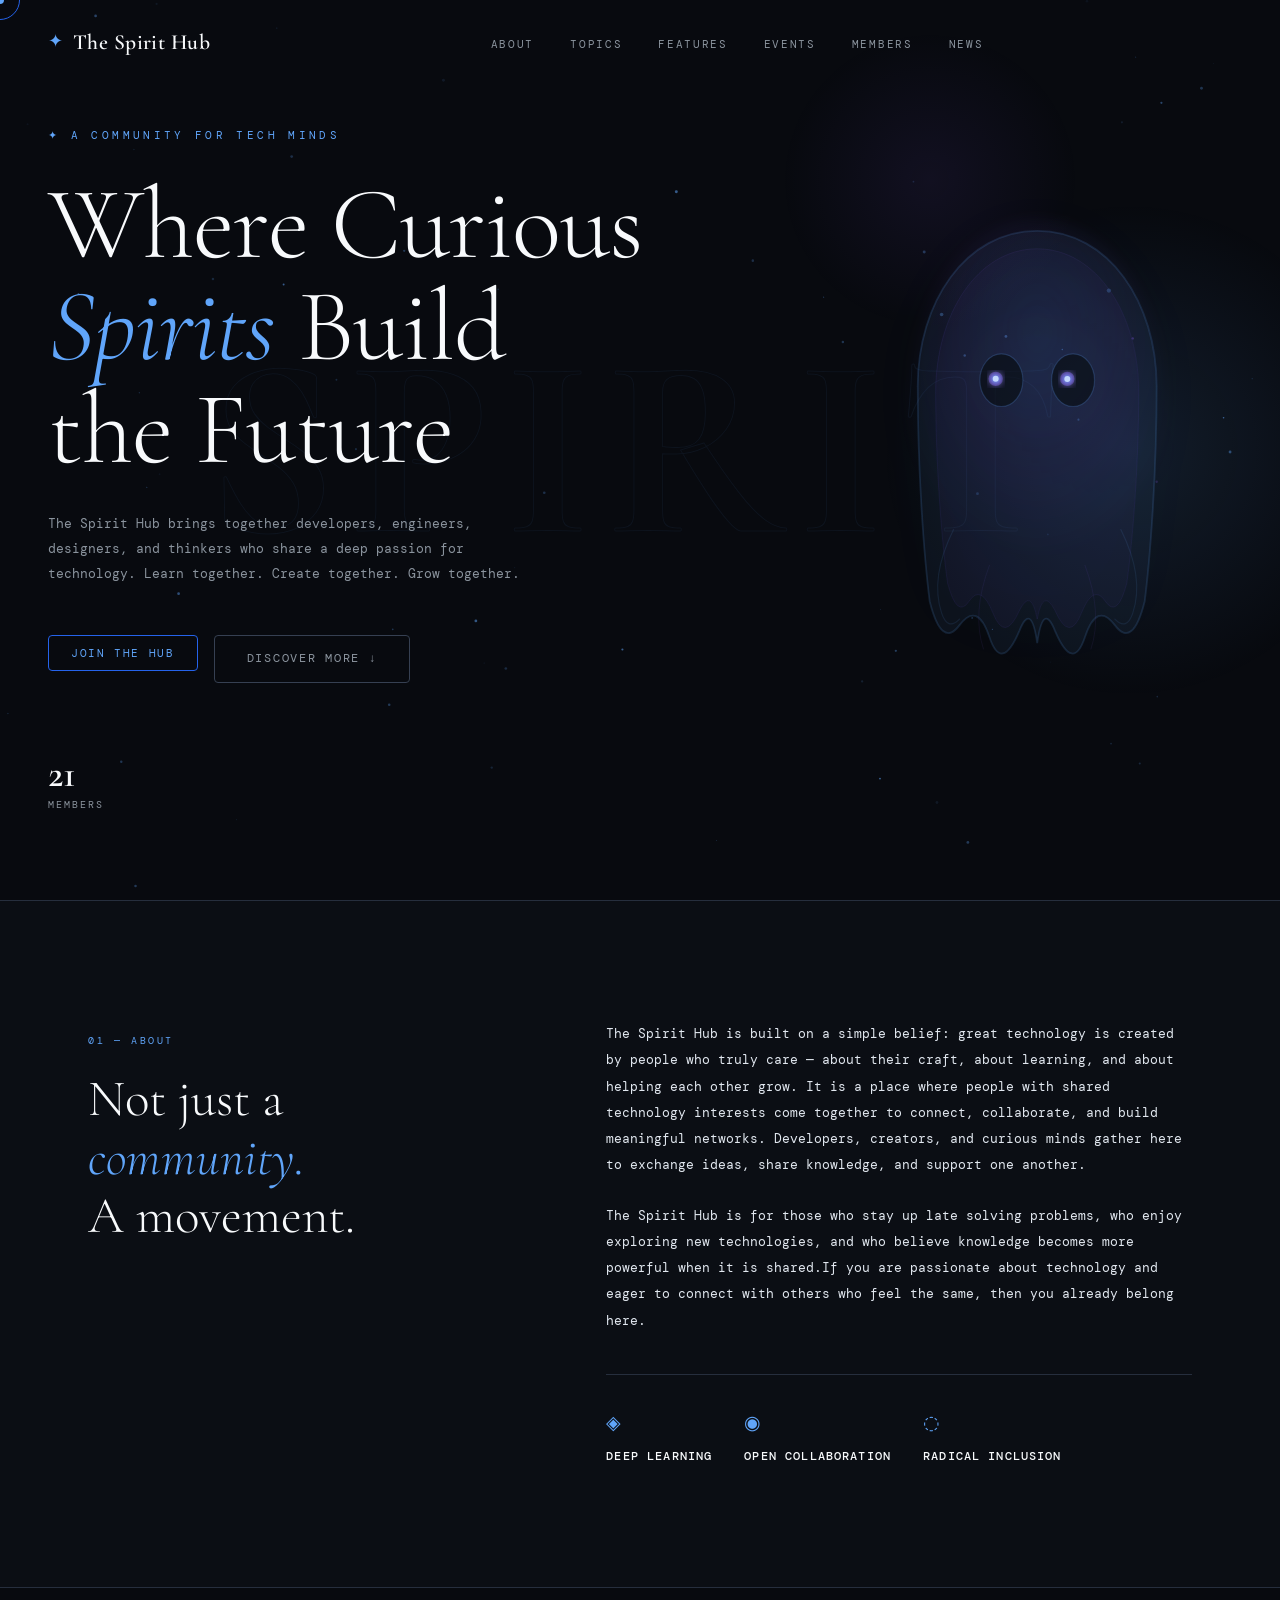
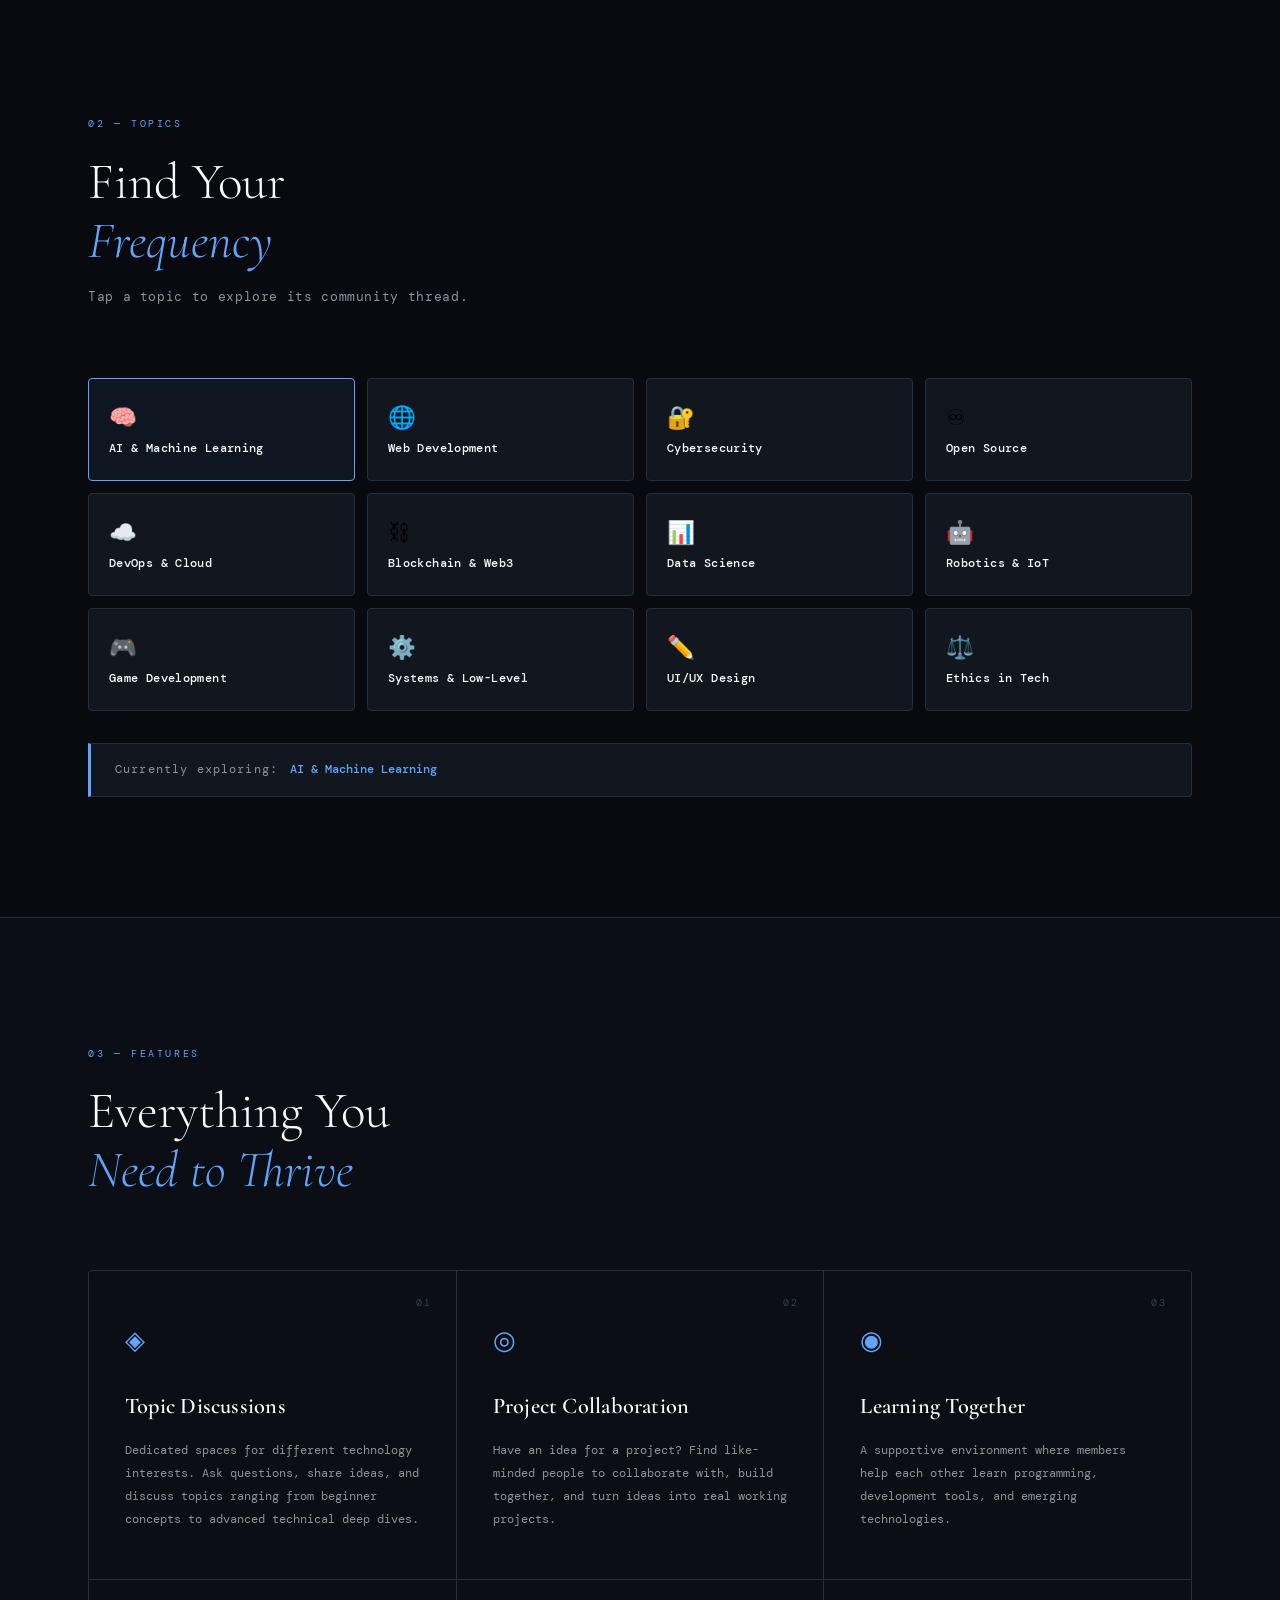
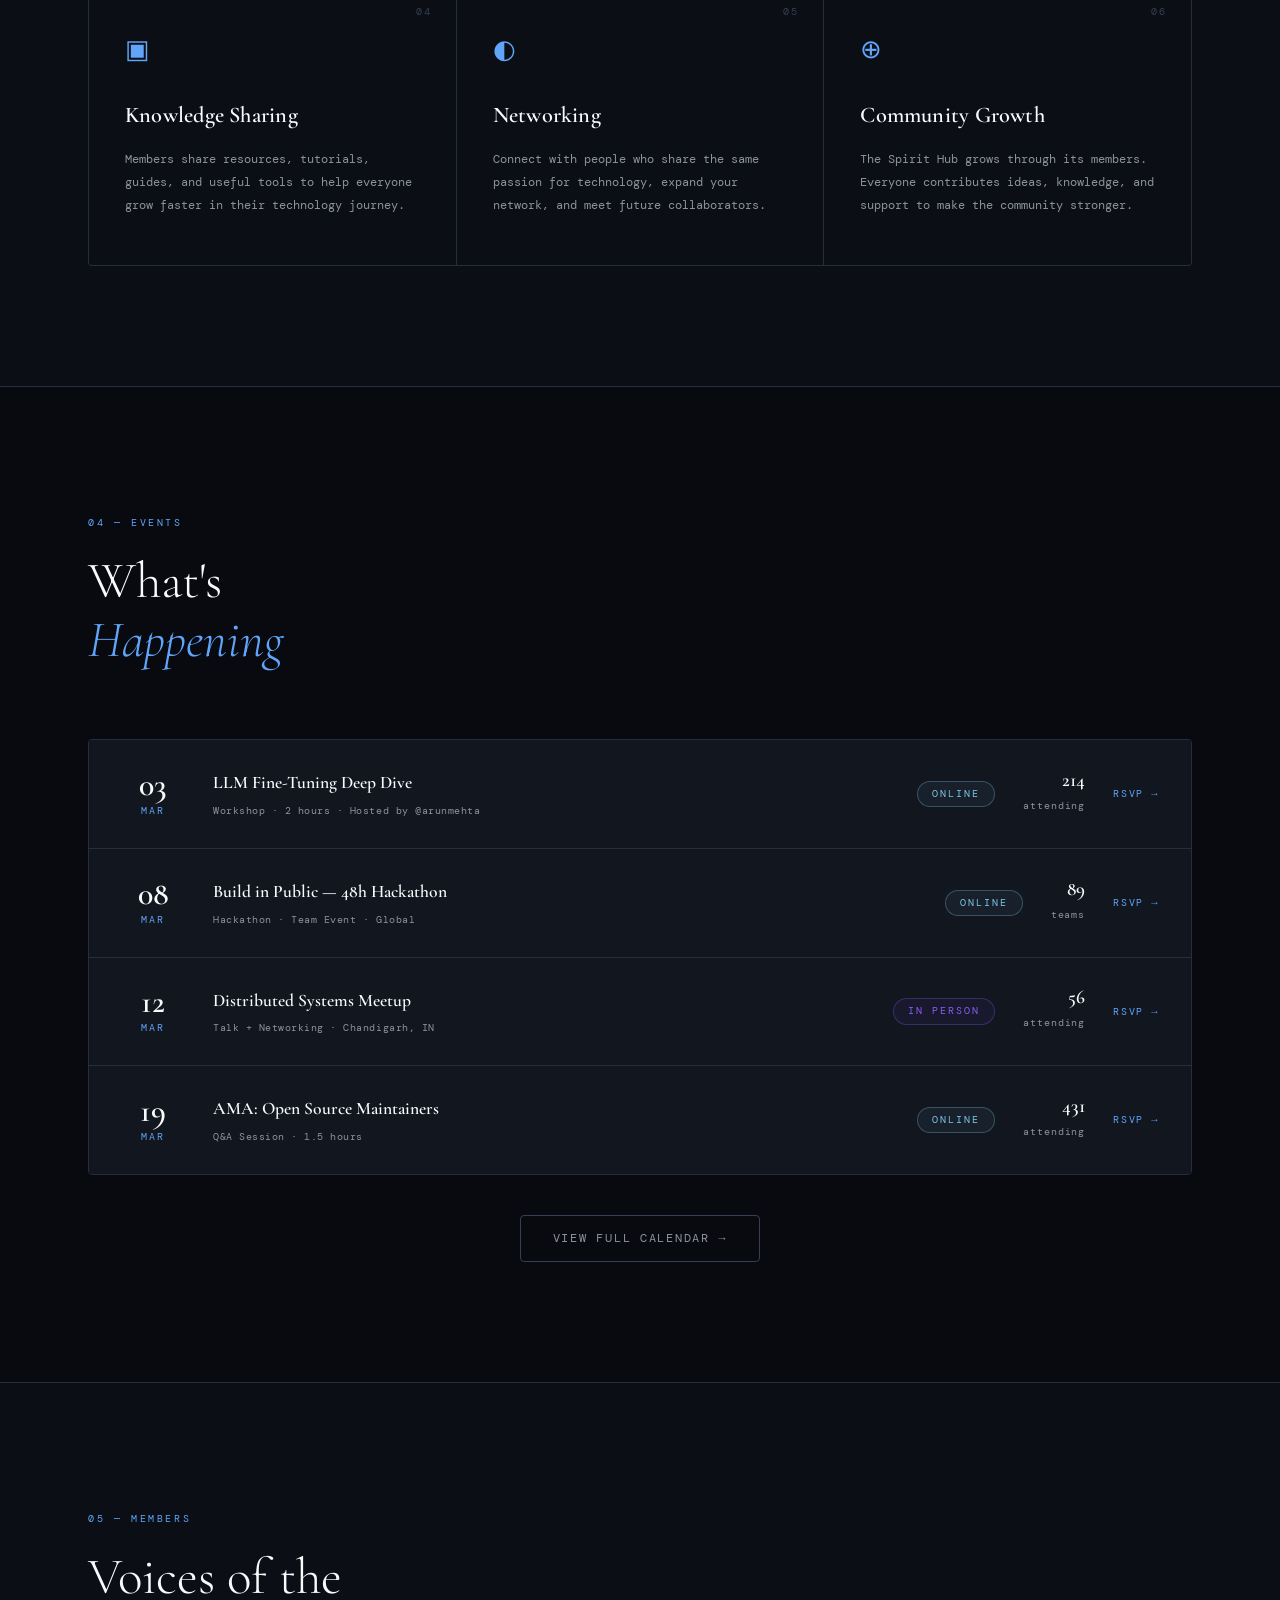
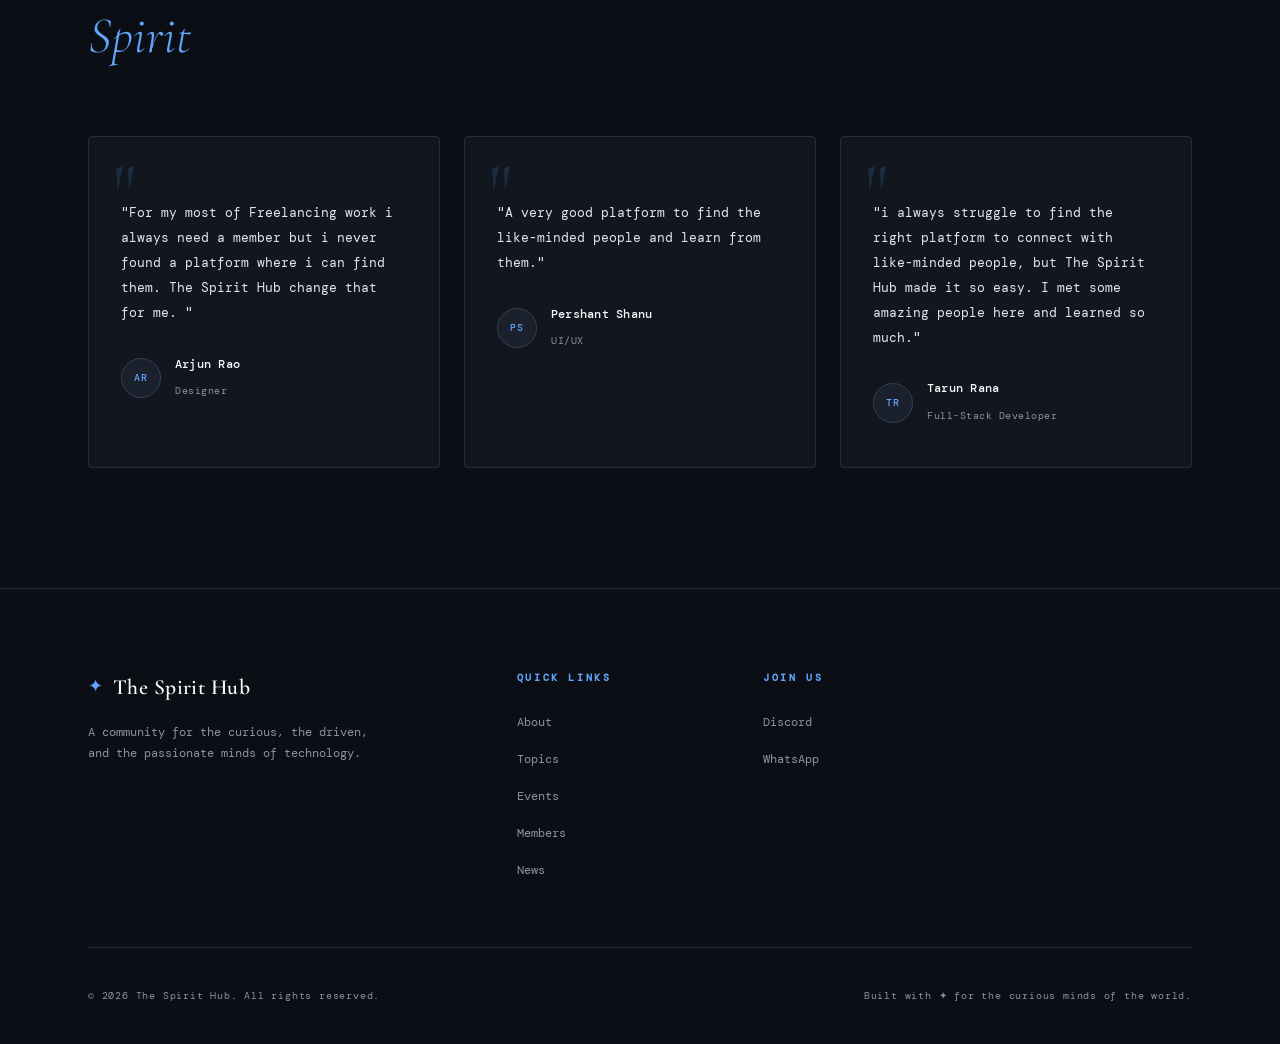
==== commit 8273ba88: "add favicon image" ====
--- a/index.html
+++ b/index.html
@@ -5,6 +5,7 @@
   <meta charset="UTF-8" />
   <meta name="viewport" content="width=device-width, initial-scale=1.0" />
   <title>The Spirit Hub — Tech Community</title>
+  <link rel="icon" type="image/x-icon" href="Resource/favicon.ico" />
   <link rel="preconnect" href="https://fonts.googleapis.com" />
   <link rel="preconnect" href="https://fonts.gstatic.com" crossorigin />
   <link
